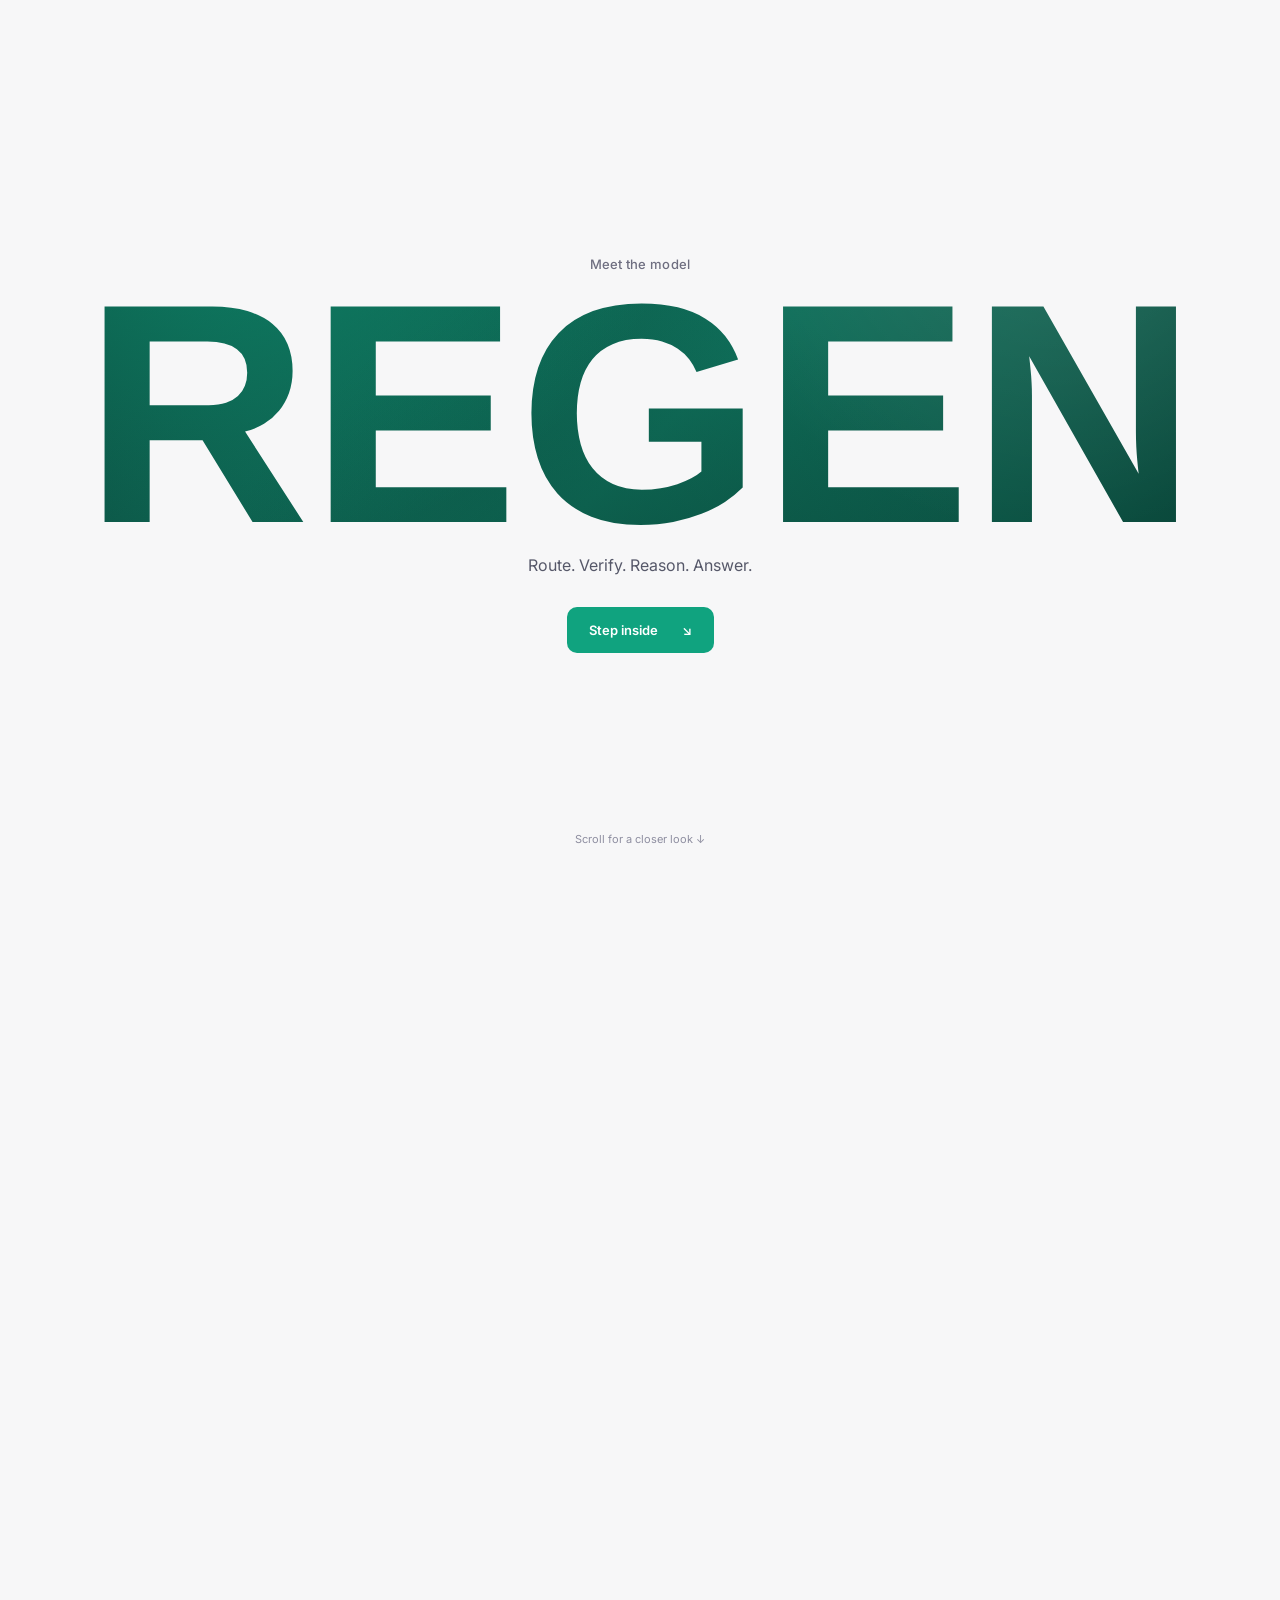
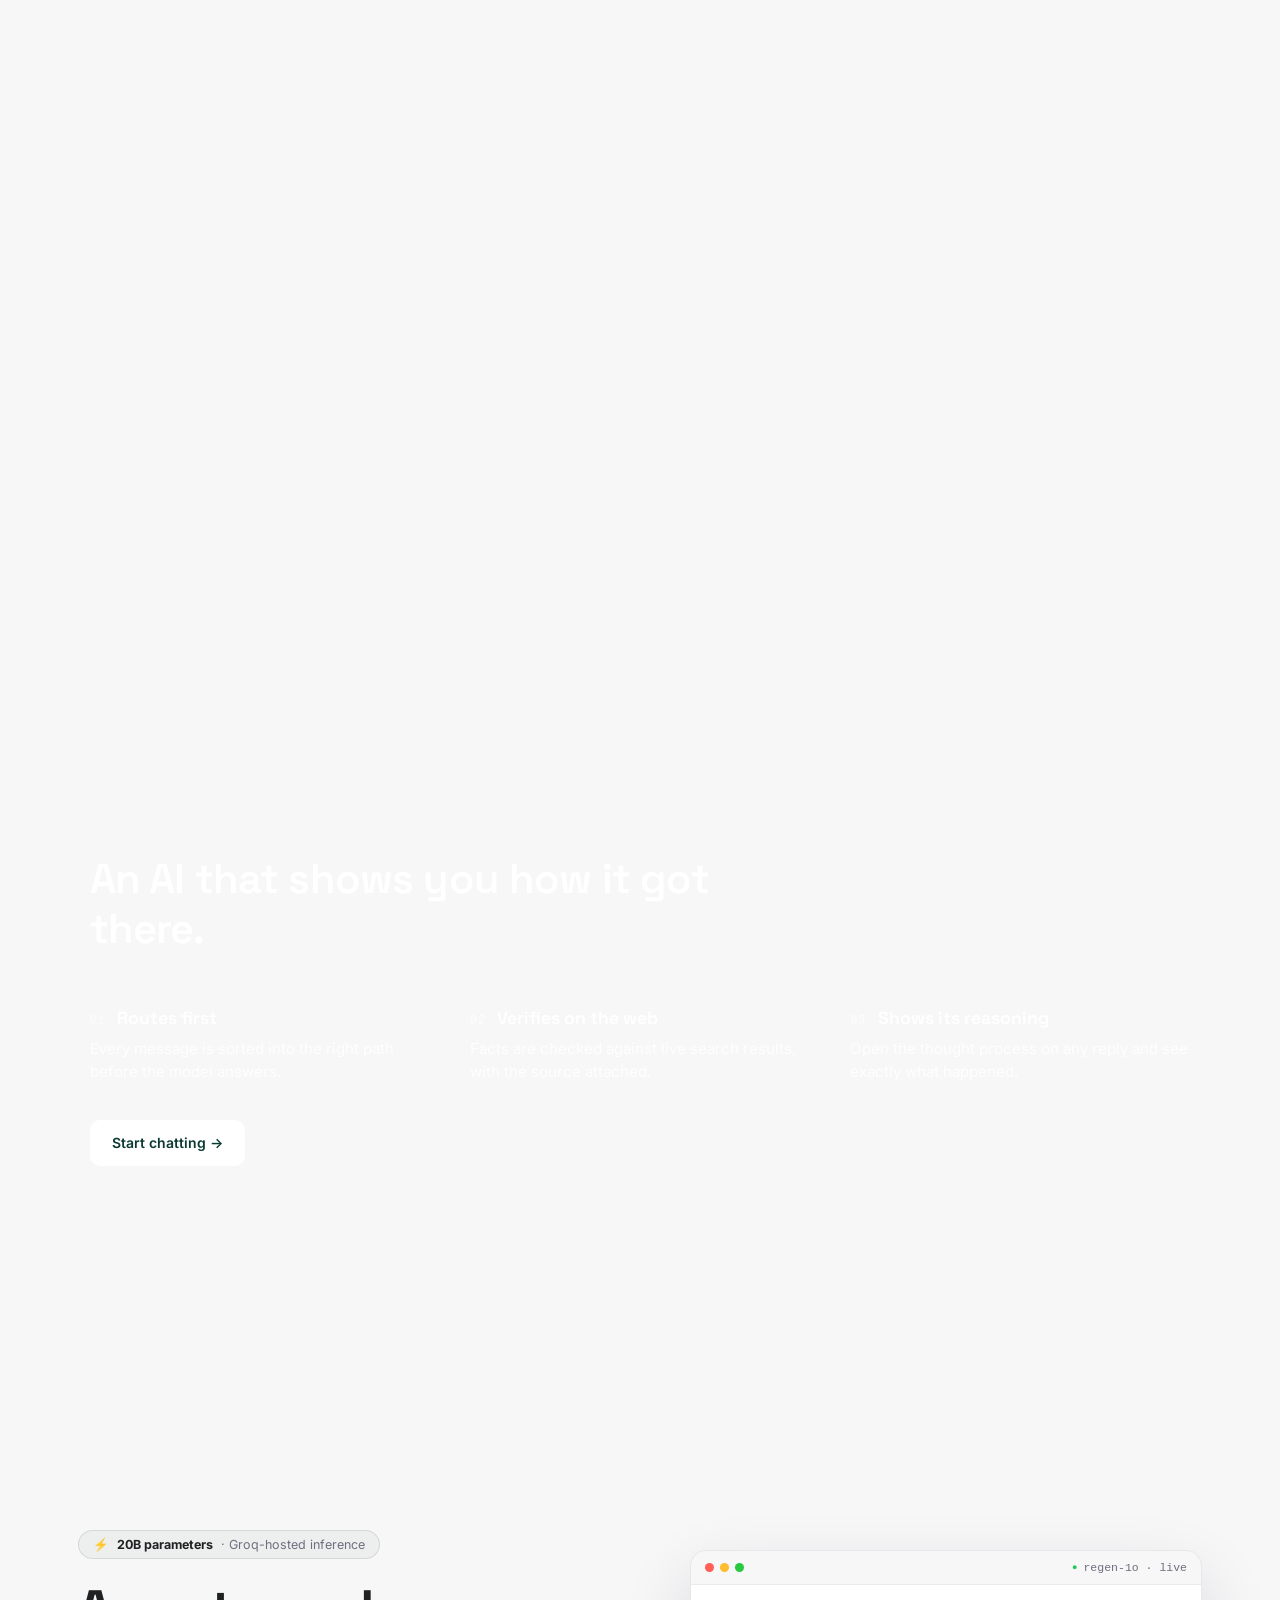
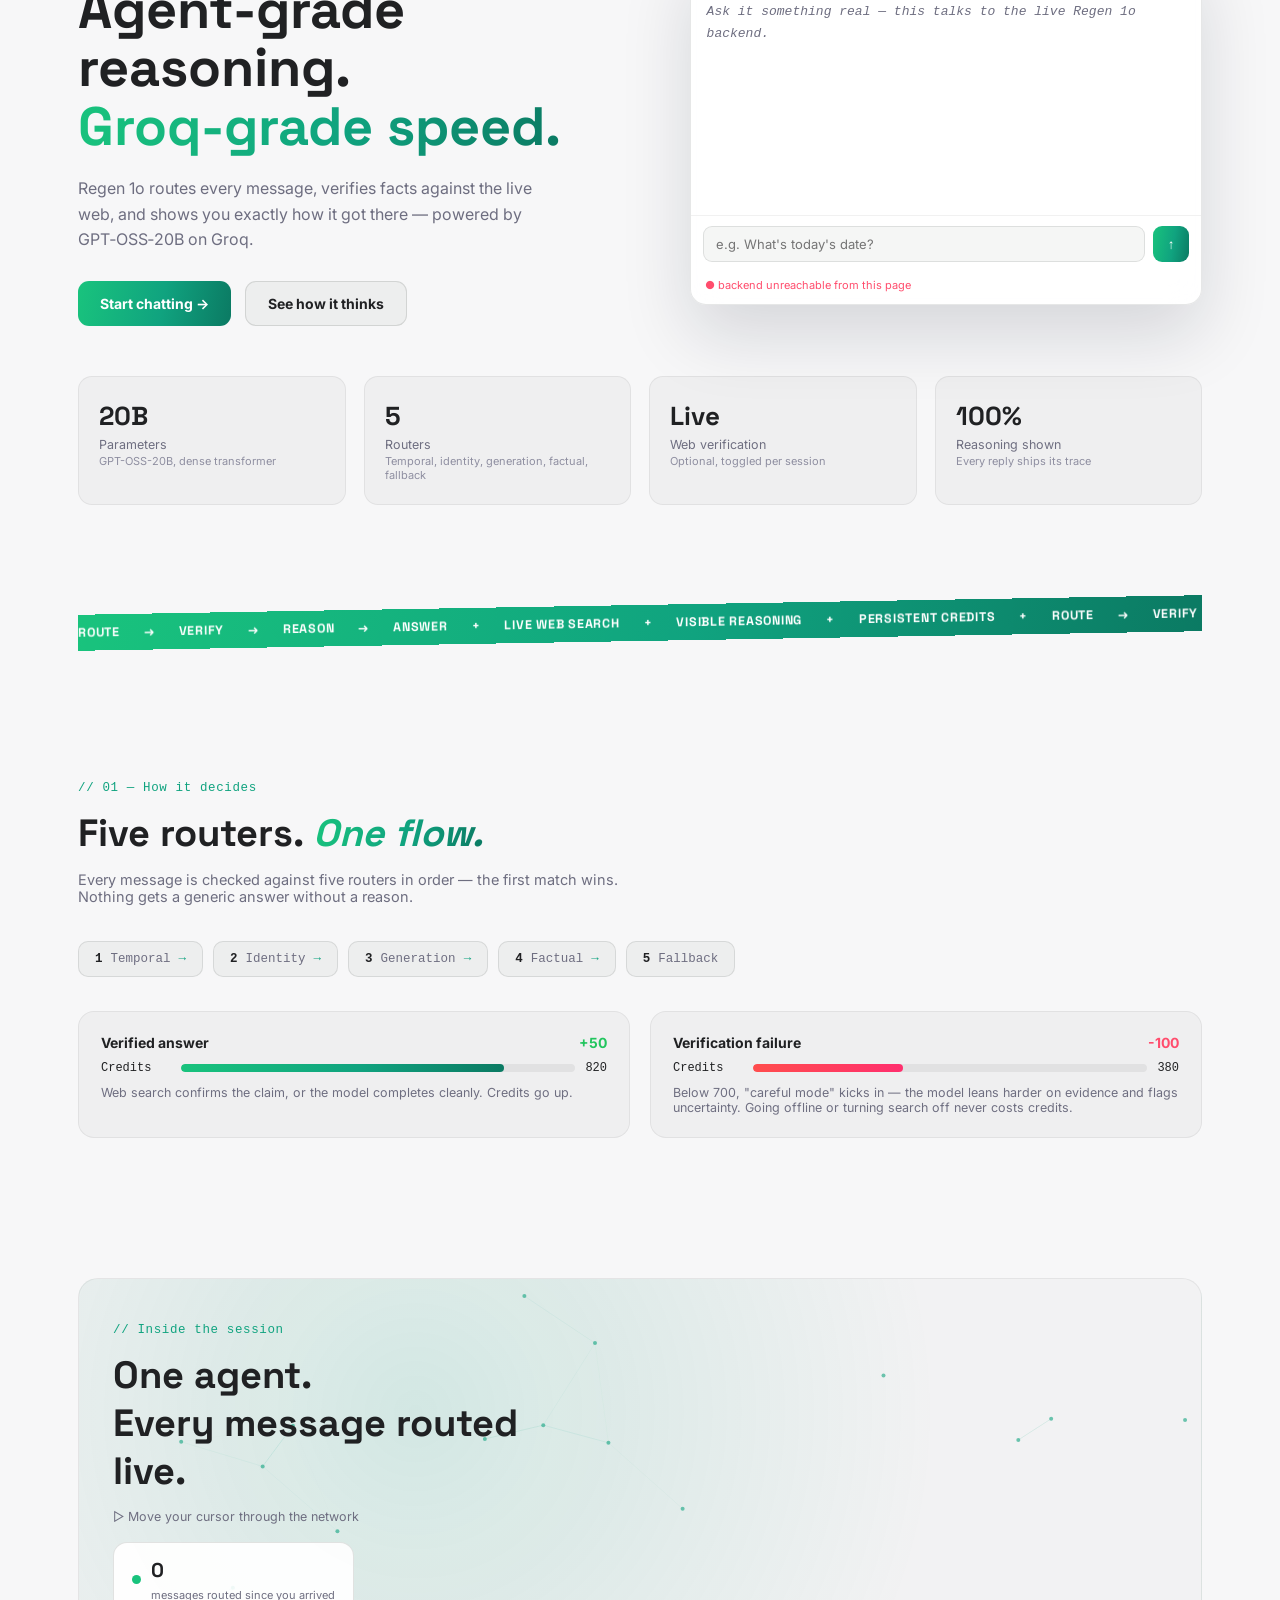
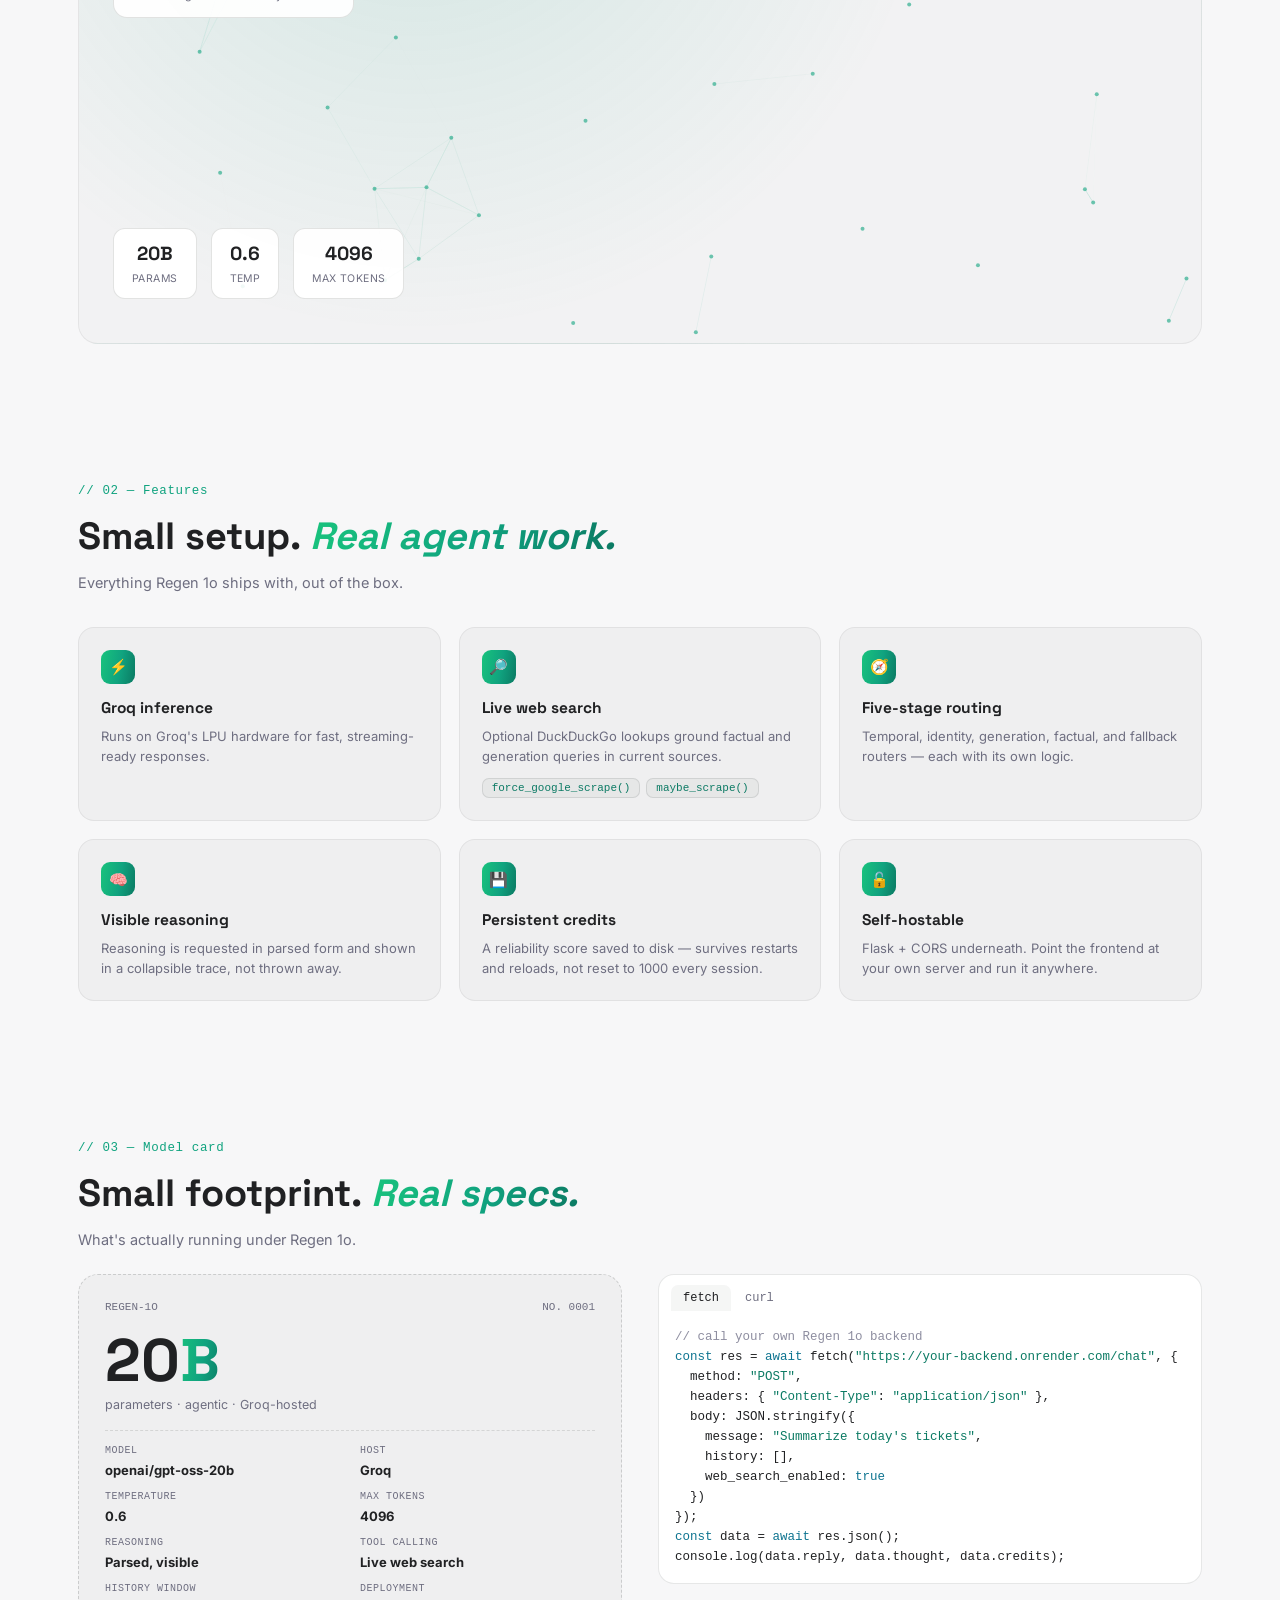
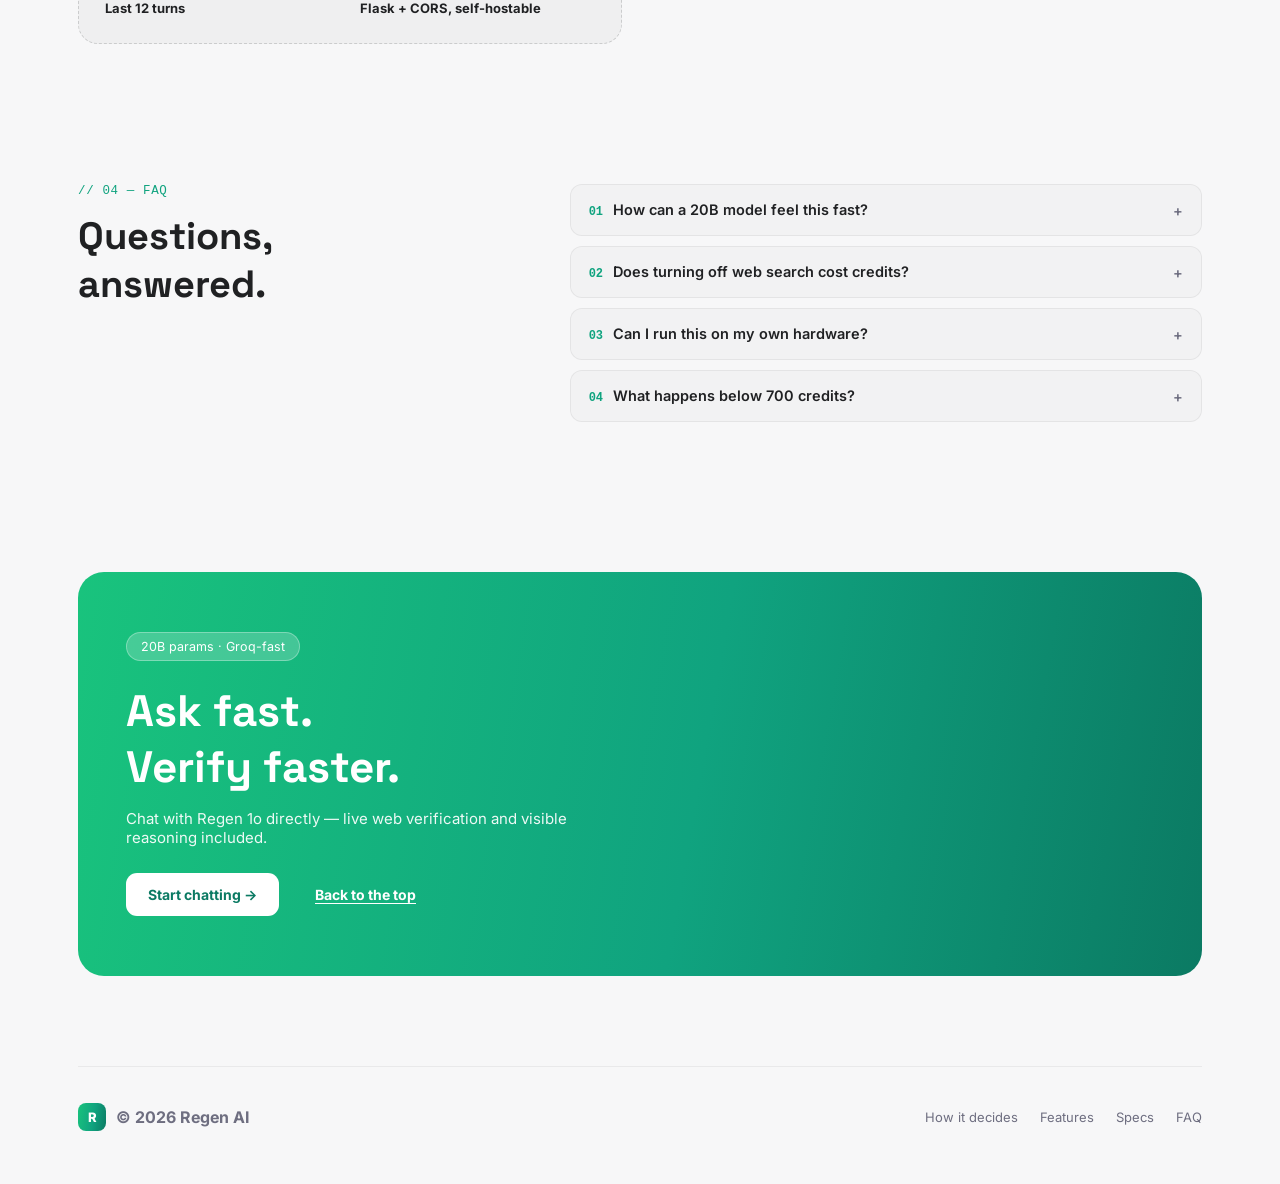
==== index.html @ 3a5e6ef5 "Add files via upload" ====
<!DOCTYPE html>
<html lang="en">
<head>
<meta charset="UTF-8">
<meta name="viewport" content="width=device-width, initial-scale=1.0, maximum-scale=1">
<title>Regen 1o — Agent-grade reasoning. Groq-grade speed.</title>
<link rel="preconnect" href="https://fonts.googleapis.com">
<link rel="preconnect" href="https://fonts.gstatic.com" crossorigin>
<link href="https://fonts.googleapis.com/css2?family=Space+Grotesk:wght@400;500;600;700&family=Inter:wght@400;500;600&display=swap" rel="stylesheet">
<style>
:root{
  --void:#f7f7f8; --panel:#ffffff; --panel-2:#f0f2f1; --line:#e3e6e5;
  --text:#202123; --text-dim:#6e6e80;
  --violet:#0b7a63; --pink:#10a37f; --orange:#19c37d;
  --grad: linear-gradient(100deg, var(--orange), var(--pink) 55%, var(--violet));
  --green:#22c55e;
}
*{box-sizing:border-box;margin:0;padding:0;}
html{scroll-behavior:smooth;}
body{font-family:'Inter',-apple-system,BlinkMacSystemFont,sans-serif;background:var(--void);color:var(--text);overflow-x:hidden;}
h1,h2,h3,.display{font-family:'Space Grotesk',sans-serif;}
a{color:inherit;text-decoration:none;}
img,canvas{display:block;}
.wrap{max-width:1180px;margin:0 auto;padding:0 28px;}

/* ---------- NAV ---------- */
header{position:sticky;top:0;z-index:50;background:rgba(255,255,255,.82);backdrop-filter:blur(16px);border-bottom:1px solid rgba(16,24,20,.06);}
nav{display:flex;align-items:center;justify-content:space-between;padding:16px 28px;max-width:1180px;margin:0 auto;}
.brand{display:flex;align-items:center;gap:10px;font-weight:700;font-size:16px;}
.brand-mark{width:28px;height:28px;border-radius:8px;background:var(--grad);display:flex;align-items:center;justify-content:center;color:#fff;font-weight:800;font-size:13px;}
.nav-links{display:flex;gap:28px;font-size:13.5px;color:var(--text-dim);}
.nav-links a:hover{color:var(--text);}
.nav-cta{background:var(--grad);color:#fff;padding:8px 16px;border-radius:9px;font-size:13px;font-weight:700;}
.nav-mobile-hide{display:flex;}
@media (max-width:760px){.nav-mobile-hide{display:none;}}

/* ---------- BACKDROP ---------- */
.bg-glow{position:fixed;inset:0;z-index:-1;overflow:hidden;pointer-events:none;}
.bg-glow span{position:absolute;border-radius:50%;filter:blur(110px);opacity:.16;}
.bg-glow .g1{width:50vw;height:50vw;background:var(--violet);top:-16%;right:-10%;}
.bg-glow .g2{width:40vw;height:40vw;background:var(--pink);bottom:10%;left:-12%;}

/* ---------- HERO ---------- */
.hero{padding:70px 0 40px;}
.hero-grid{display:grid;grid-template-columns:1.1fr 1fr;gap:48px;align-items:center;}
@media (max-width:900px){.hero-grid{grid-template-columns:1fr;}}
.eyebrow{display:inline-flex;align-items:center;gap:8px;background:rgba(16,24,20,.04);border:1px solid rgba(16,24,20,.10);padding:6px 14px;border-radius:30px;font-size:12.5px;color:var(--text-dim);margin-bottom:22px;}
.eyebrow b{color:var(--text);}
.hero h1{font-size:clamp(34px,5vw,54px);line-height:1.08;font-weight:700;margin-bottom:20px;}
.hero h1 .hl{background-image:var(--grad);-webkit-background-clip:text;background-clip:text;color:transparent;}
.hero p.lead{color:var(--text-dim);font-size:16px;line-height:1.6;max-width:46ch;margin-bottom:28px;}
.cta-row{display:flex;gap:14px;flex-wrap:wrap;}
.btn{padding:13px 22px;border-radius:11px;font-weight:700;font-size:14px;cursor:pointer;border:none;display:inline-flex;align-items:center;gap:8px;transition:.15s;}
.btn-solid{background:var(--grad);color:#fff;}
.btn-solid:hover{filter:brightness(1.08);}
.btn-ghost{background:rgba(16,24,20,.04);border:1px solid rgba(16,24,20,.12);color:var(--text);}
.btn-ghost:hover{background:rgba(16,24,20,.07);}

/* live terminal card */
.term{background:rgba(255,255,255,.9);border:1px solid rgba(16,24,20,.10);border-radius:16px;overflow:hidden;backdrop-filter:blur(16px);box-shadow:0 30px 70px rgba(16,24,40,.14);}
.term-top{display:flex;align-items:center;gap:10px;padding:10px 14px;background:rgba(16,24,20,.03);border-bottom:1px solid rgba(16,24,20,.06);}
.dots{display:flex;gap:6px;}
.dots span{width:9px;height:9px;border-radius:50%;}
.dots span:nth-child(1){background:#ff5f57;} .dots span:nth-child(2){background:#febc2e;} .dots span:nth-child(3){background:#28c840;}
.term-live{flex:1;font-family:'SFMono-Regular',Consolas,monospace;font-size:11.5px;color:var(--text-dim);display:flex;align-items:center;gap:6px;justify-content:flex-end;}
.term-live::before{content:"●";color:var(--green);animation:blink 1.6s ease-in-out infinite;font-size:9px;}
@keyframes blink{0%,100%{opacity:1;}50%{opacity:.2;}}
.term-body{padding:16px 16px 10px;font-family:'SFMono-Regular',Consolas,monospace;font-size:13px;line-height:1.65;min-height:230px;max-height:360px;overflow-y:auto;color:#202123;}
.term-body .prompt{color:#0b7a63;}
.term-body .muted{color:var(--text-dim);font-style:italic;}
.term-body .ok{color:var(--green);}
.term-foot{display:flex;align-items:center;gap:8px;padding:10px 12px;border-top:1px solid rgba(16,24,20,.06);}
.term-foot input{flex:1;background:rgba(16,24,20,.04);border:1px solid rgba(16,24,20,.10);border-radius:9px;padding:9px 12px;color:var(--text);font-size:13px;outline:none;font-family:inherit;}
.term-foot button{background:var(--grad);color:#fff;border:none;width:36px;height:36px;border-radius:9px;font-weight:800;cursor:pointer;flex-shrink:0;}
.term-meta{display:flex;justify-content:space-between;padding:6px 14px 12px;font-size:11px;color:#707078;}

/* ---------- STATS ---------- */
.stats{display:grid;grid-template-columns:repeat(4,1fr);gap:18px;margin:50px 0;}
@media (max-width:760px){.stats{grid-template-columns:repeat(2,1fr);}}
.stat-card{background:rgba(16,24,20,.03);border:1px solid rgba(16,24,20,.06);border-radius:14px;padding:22px 20px;}
.stat-card .num{font-family:'Space Grotesk';font-weight:700;font-size:26px;margin-bottom:4px;}
.stat-card .lbl{font-size:12.5px;color:var(--text-dim);}
.stat-card .sub{font-size:11px;color:#8e8ea0;margin-top:2px;}

/* ---------- MARQUEE ---------- */
.marquee-wrap{overflow:hidden;transform:rotate(-1deg);margin:10px 0 70px;}
.marquee{display:flex;white-space:nowrap;background:var(--grad);padding:10px 0;}
.mq-track{display:flex;gap:24px;animation:mq 20s linear infinite;padding-right:24px;}
.mq-track span{font-family:'Space Grotesk';font-weight:700;font-size:12.5px;letter-spacing:.06em;color:#fff;text-transform:uppercase;display:flex;gap:24px;align-items:center;}
@keyframes mq{from{transform:translateX(0);}to{transform:translateX(-50%);}}

/* ---------- SECTION SHELL ---------- */
section.block{padding:70px 0;}
.eyebrow-tag{font-family:'SFMono-Regular',Consolas,monospace;color:var(--pink);font-size:12.5px;letter-spacing:.05em;margin-bottom:14px;}
.block h2{font-size:clamp(26px,4vw,38px);font-weight:700;margin-bottom:14px;}
.block h2 i{font-style:italic;background-image:var(--grad);-webkit-background-clip:text;background-clip:text;color:transparent;}
.block > p.desc{color:var(--text-dim);font-size:14.5px;max-width:60ch;margin-bottom:36px;}

/* ---------- ROUTER FLOW ---------- */
.router-flow{display:flex;flex-wrap:wrap;gap:10px;margin-bottom:34px;}
.router-step{background:rgba(16,24,20,.04);border:1px solid rgba(16,24,20,.10);border-radius:10px;padding:10px 16px;font-family:'SFMono-Regular',Consolas,monospace;font-size:12.5px;color:var(--text-dim);display:flex;align-items:center;gap:8px;}
.router-step b{color:var(--text);}
.router-arrow{color:var(--pink);font-weight:700;}
.credit-demo{display:grid;grid-template-columns:1fr 1fr;gap:20px;}
@media (max-width:760px){.credit-demo{grid-template-columns:1fr;}}
.credit-card2{background:rgba(16,24,20,.03);border:1px solid rgba(16,24,20,.06);border-radius:16px;padding:22px;}
.credit-card2 h4{font-size:14px;margin-bottom:10px;display:flex;justify-content:space-between;}
.bar-row{display:flex;align-items:center;gap:10px;margin:10px 0;font-family:'SFMono-Regular',Consolas,monospace;font-size:12px;}
.bar-track{flex:1;height:8px;border-radius:6px;background:rgba(16,24,20,.06);overflow:hidden;}
.bar-fill{height:100%;border-radius:6px;background:var(--grad);}
.bar-fill.neg{background:linear-gradient(90deg,#ff4d4d,#ff2f6e);}

/* ---------- NEURAL / ROUTER CANVAS ---------- */
.net-card{position:relative;background:radial-gradient(circle at 30% 20%, rgba(16,163,127,.14), transparent 55%), rgba(16,24,20,.02);border:1px solid rgba(16,24,20,.06);border-radius:20px;padding:44px 34px;overflow:hidden;min-height:360px;}
.net-card canvas{position:absolute;inset:0;width:100%;height:100%;}
.net-card .net-copy{position:relative;z-index:2;max-width:440px;}
.net-hint{font-size:12.5px;color:var(--text-dim);display:flex;align-items:center;gap:6px;margin-top:10px;}
.net-stats{position:relative;z-index:2;display:flex;gap:14px;margin-top:210px;flex-wrap:wrap;}
.net-pill{background:rgba(255,255,255,.9);border:1px solid rgba(16,24,20,.12);border-radius:12px;padding:12px 18px;text-align:center;}
.net-pill b{display:block;font-family:'Space Grotesk';font-size:19px;}
.net-pill span{font-size:10.5px;color:var(--text-dim);letter-spacing:.04em;}
.net-counter{position:relative;z-index:2;background:rgba(255,255,255,.9);border:1px solid rgba(16,24,20,.12);border-radius:14px;padding:14px 18px;display:inline-flex;align-items:center;gap:10px;margin-top:18px;}
.net-counter .dot{width:9px;height:9px;border-radius:50%;background:var(--orange);animation:blink 1.4s ease-in-out infinite;}
.net-counter b{font-family:'Space Grotesk';font-size:20px;}
.net-counter span{font-size:11px;color:var(--text-dim);}

/* ---------- FEATURES ---------- */
.feat-grid{display:grid;grid-template-columns:repeat(3,1fr);gap:18px;}
@media (max-width:900px){.feat-grid{grid-template-columns:repeat(2,1fr);}}
@media (max-width:600px){.feat-grid{grid-template-columns:1fr;}}
.feat-card{background:rgba(16,24,20,.03);border:1px solid rgba(16,24,20,.06);border-radius:16px;padding:22px;transition:transform .2s ease, border-color .2s ease;}
.feat-card:hover{transform:translateY(-3px);border-color:rgba(16,24,20,.16);}
.feat-icon{width:34px;height:34px;border-radius:9px;background:var(--grad);display:flex;align-items:center;justify-content:center;font-size:15px;margin-bottom:14px;}
.feat-card h3{font-size:15.5px;margin-bottom:8px;}
.feat-card p{font-size:13px;color:var(--text-dim);line-height:1.55;}
.pill-row{display:flex;flex-wrap:wrap;gap:6px;margin-top:12px;}
.pill{background:rgba(16,24,20,.04);border:1px solid rgba(16,24,20,.10);border-radius:7px;padding:3px 9px;font-family:'SFMono-Regular',Consolas,monospace;font-size:11px;color:#0b7a63;}

/* ---------- SPECS / TICKET ---------- */
.specs-grid{display:grid;grid-template-columns:1fr 1fr;gap:36px;align-items:start;}
@media (max-width:900px){.specs-grid{grid-template-columns:1fr;}}
.ticket{background:rgba(16,24,20,.03);border:1.5px dashed rgba(16,24,20,.16);border-radius:20px;padding:26px;}
.ticket-top{display:flex;justify-content:space-between;font-family:'SFMono-Regular',Consolas,monospace;font-size:11px;color:var(--text-dim);margin-bottom:18px;}
.ticket-num{font-size:60px;font-weight:800;font-family:'Space Grotesk';line-height:1;}
.ticket-num span{background-image:var(--grad);-webkit-background-clip:text;background-clip:text;color:transparent;}
.ticket-tag{font-size:12.5px;color:var(--text-dim);margin:6px 0 18px;}
.ticket-rows{border-top:1px dashed rgba(16,24,20,.12);padding-top:14px;display:grid;grid-template-columns:1fr 1fr;gap:12px 20px;}
.ticket-rows div span{display:block;font-size:10px;color:var(--text-dim);letter-spacing:.05em;font-family:'SFMono-Regular',Consolas,monospace;margin-bottom:3px;}
.ticket-rows div b{font-size:13px;}
.code-panel{background:rgba(255,255,255,.9);border:1px solid rgba(16,24,20,.10);border-radius:16px;overflow:hidden;}
.code-tabs{display:flex;gap:2px;padding:10px 12px 0;}
.code-tab{font-size:12px;font-family:'SFMono-Regular',Consolas,monospace;color:var(--text-dim);padding:6px 12px;border-radius:7px 7px 0 0;cursor:pointer;}
.code-tab.active{background:rgba(16,24,20,.04);color:var(--text);}
.code-panel pre{margin:0;padding:16px;font-family:'SFMono-Regular',Consolas,monospace;font-size:12.5px;line-height:1.6;color:#202123;overflow-x:auto;}
.code-panel .k{color:#0e7490;} .code-panel .s{color:#0b7a63;} .code-panel .c{color:#8e8ea0;}

/* ---------- FAQ ---------- */
.faq-grid{display:grid;grid-template-columns:1fr 1.4fr;gap:40px;}
@media (max-width:900px){.faq-grid{grid-template-columns:1fr;}}
.faq-item{border:1px solid rgba(16,24,20,.06);border-radius:12px;margin-bottom:10px;overflow:hidden;background:rgba(16,24,20,.02);}
.faq-q{display:flex;justify-content:space-between;align-items:center;padding:16px 18px;cursor:pointer;font-size:14.5px;font-weight:600;}
.faq-q .n{color:var(--pink);font-family:'SFMono-Regular',Consolas,monospace;font-size:12px;margin-right:10px;}
.faq-a{max-height:0;overflow:hidden;transition:max-height .3s ease;}
.faq-a p{padding:0 18px 16px;color:var(--text-dim);font-size:13.5px;line-height:1.6;}
.faq-item.open .faq-a{max-height:220px;}
.faq-q .plus{transition:transform .2s ease;color:var(--text-dim);}
.faq-item.open .plus{transform:rotate(45deg);}

/* ---------- FINAL CTA ---------- */
.cta-panel{background:var(--grad);border-radius:26px;padding:60px 48px;position:relative;overflow:hidden;background-image:var(--grad), radial-gradient(circle, rgba(255,255,255,.22) 1px, transparent 1px);background-size:auto, 16px 16px;}
.cta-panel .eyebrow{background:rgba(255,255,255,.2);border-color:rgba(255,255,255,.3);color:#fff;}
.cta-panel .eyebrow b{color:#fff;}
.cta-panel h2{color:#fff;font-size:clamp(28px,4.4vw,44px);margin-bottom:14px;}
.cta-panel p{color:rgba(255,255,255,.92);max-width:52ch;margin-bottom:26px;font-size:15px;}
.cta-panel .btn-solid{background:#ffffff;color:#0b7a63;}
.cta-panel .btn-ghost{background:transparent;border:none;color:#fff;font-weight:700;text-decoration:underline;text-underline-offset:3px;}

footer{padding:36px 0 50px;display:flex;justify-content:space-between;align-items:center;flex-wrap:wrap;gap:14px;color:var(--text-dim);font-size:13px;border-top:1px solid rgba(16,24,20,.06);margin-top:20px;}
footer .flinks{display:flex;gap:22px;}
footer .flinks a:hover{color:var(--text);}

/* ---------- SCROLL-REVEAL NAV + THEME ---------- */
header{
  position:fixed;
  top:0;left:0;right:0;
  transform:translateY(-115%);
  opacity:0;
  pointer-events:none;
  transition:transform .65s cubic-bezier(.16,1,.3,1),opacity .45s ease;
  will-change:transform,opacity;
}
body.nav-visible header{
  transform:translateY(0);
  opacity:1;
  pointer-events:auto;
}
header::after{
  content:"";
  position:absolute;inset:0;
  background:linear-gradient(90deg,transparent,rgba(16,163,127,.08),transparent);
  transform:translateX(-100%);
  pointer-events:none;
}
body.nav-visible header::after{animation:nav-scan 1.1s cubic-bezier(.16,1,.3,1);}
@keyframes nav-scan{to{transform:translateX(100%)}}

.theme-toggle{
  position:relative;
  width:43px;height:43px;
  border:1px solid rgba(16,24,20,.12);
  border-radius:12px;
  background:rgba(16,24,20,.045);
  color:var(--text);
  cursor:pointer;
  display:inline-grid;
  place-items:center;
  overflow:hidden;
  transition:transform .25s ease,border-color .25s ease,background .25s ease;
}
.theme-toggle:hover{transform:translateY(-2px) rotate(4deg);border-color:rgba(16,163,127,.45)}
.theme-toggle .theme-icon{position:absolute;font-size:17px;transition:transform .45s cubic-bezier(.16,1,.3,1),opacity .3s}
.theme-toggle .sun{transform:translateY(25px) rotate(90deg);opacity:0}
.theme-toggle .moon{transform:translateY(0) rotate(0);opacity:1}
body.light-mode .theme-toggle .sun{transform:translateY(0) rotate(0);opacity:1}
body.light-mode .theme-toggle .moon{transform:translateY(-25px) rotate(-90deg);opacity:0}

body.dark-mode{
  --void:#050708; --panel:#0b1010; --panel-2:#0e1514; --line:#1b2926;
  --text:#eefaf7; --text-dim:#91aaa4;
  --violet:#20d9ae; --pink:#00cfa1; --orange:#75ffbf;
  --green:#35f2a1;
}
body.dark-mode .term,
body.dark-mode .code-panel{background:rgba(10,16,15,.84);border-color:rgba(117,255,191,.13)}
body.dark-mode .term-body,
body.dark-mode .code-panel pre{color:#e9faf5}
body.dark-mode .net-pill{background:rgba(10,16,15,.88);border-color:rgba(117,255,191,.14)}
body.dark-mode .btn-ghost{background:rgba(255,255,255,.045);border-color:rgba(255,255,255,.12)}
body.dark-mode .bg-glow span{opacity:.23}
body.dark-mode .stat-card,
body.dark-mode .feat-card,
body.dark-mode .credit-card2,
body.dark-mode .router-step,
body.dark-mode .faq-item,
body.dark-mode .ticket{background:rgba(255,255,255,.025);border-color:rgba(255,255,255,.08)}
body.dark-mode .eyebrow{background:rgba(255,255,255,.045);border-color:rgba(255,255,255,.1)}
body.dark-mode .term-foot input{background:rgba(255,255,255,.045);border-color:rgba(255,255,255,.1)}
body.dark-mode .bar-track{background:rgba(255,255,255,.08)}
@media(max-width:760px){header nav{padding:12px 16px}.theme-toggle{width:39px;height:39px}}

</style>

<style>
.theme-pulse::before{
  content:"";position:fixed;z-index:9999;pointer-events:none;
  inset:50%;width:10px;height:10px;border-radius:50%;
  background:var(--orange);
  box-shadow:0 0 0 0 rgba(117,255,191,.45);
  transform:translate(-50%,-50%);
  animation:theme-burst .7s cubic-bezier(.16,1,.3,1) forwards;
}
@keyframes theme-burst{
  0%{width:10px;height:10px;opacity:.75}
  100%{width:180vmax;height:180vmax;opacity:0}
}
</style>


<style id="regen-dark-consistency">
/* --- Deep dark theme cleanup --- */
body.dark-mode{
  background:#050706 !important;
  color:var(--text);
}
body.dark-mode::selection{background:rgba(117,255,191,.25);color:#fff}

/* Header becomes a real dark glass bar in dark mode */
body.dark-mode header{
  background:rgba(4,8,7,.88) !important;
  border-bottom:1px solid rgba(117,255,191,.13) !important;
  box-shadow:0 10px 40px rgba(0,0,0,.28);
}
body.dark-mode .nav-links,
body.dark-mode .brand{color:var(--text)}
body.dark-mode .nav-links a{color:#91aaa4}
body.dark-mode .nav-links a:hover{color:#eefaf7}
body.dark-mode .nav-cta{box-shadow:0 0 24px rgba(32,217,174,.10)}
body.dark-mode .theme-toggle{
  background:rgba(255,255,255,.055);
  border-color:rgba(117,255,191,.18);
  color:#eefaf7;
}

/* Sections/cards that were still inheriting light surfaces */
body.dark-mode .net-card{
  background:
    radial-gradient(circle at 30% 20%,rgba(16,163,127,.11),transparent 55%),
    rgba(5,9,8,.94) !important;
  border-color:rgba(117,255,191,.12) !important;
  box-shadow:inset 0 1px 0 rgba(255,255,255,.025),0 20px 60px rgba(0,0,0,.20);
}
body.dark-mode .net-counter{
  background:rgba(7,13,12,.92) !important;
  border-color:rgba(117,255,191,.15) !important;
  color:#eefaf7;
}
body.dark-mode .net-counter span{color:#91aaa4}
body.dark-mode .net-pill{
  background:rgba(7,13,12,.92) !important;
  color:#eefaf7;
}
body.dark-mode .net-pill span{color:#91aaa4}

/* Terminal/code surfaces */
body.dark-mode .term,
body.dark-mode .code-panel,
body.dark-mode .stat-card,
body.dark-mode .feat-card,
body.dark-mode .credit-card2,
body.dark-mode .router-step,
body.dark-mode .faq-item,
body.dark-mode .ticket{
  box-shadow:inset 0 1px 0 rgba(255,255,255,.025),0 18px 50px rgba(0,0,0,.16);
}

/* Main REGEN portal: ONLY this area becomes true black space */
body.dark-mode #regen-portal{
  --gp-paper:#000 !important;
  --gp-field:#000 !important;
  background:#000 !important;
  color:#fff !important;
}
body.dark-mode #regen-portal [data-gp-field]{
  opacity:1 !important;
  background-color:#000 !important;
  background-image:
    radial-gradient(circle at 12% 18%,rgba(255,255,255,.90) 0 1px,transparent 1.5px),
    radial-gradient(circle at 76% 28%,rgba(255,255,255,.75) 0 1px,transparent 1.5px),
    radial-gradient(circle at 34% 72%,rgba(255,255,255,.65) 0 1px,transparent 1.5px),
    radial-gradient(circle at 88% 82%,rgba(255,255,255,.70) 0 1px,transparent 1.5px),
    radial-gradient(circle at 55% 45%,rgba(255,255,255,.55) 0 .8px,transparent 1.3px),
    radial-gradient(circle at 20% 88%,rgba(255,255,255,.55) 0 .8px,transparent 1.3px),
    radial-gradient(circle at 64% 8%,rgba(255,255,255,.55) 0 .8px,transparent 1.3px),
    radial-gradient(circle at 96% 52%,rgba(255,255,255,.55) 0 .8px,transparent 1.3px) !important;
  background-size:100% 100%,100% 100%,100% 100%,100% 100%,100% 100%,100% 100%,100% 100%,100% 100% !important;
}
body.dark-mode #regen-portal [data-gp-default-field]{
  opacity:0 !important;
}
body.dark-mode #regen-portal [data-gp-viewport],
body.dark-mode #regen-portal [data-gp-pin],
body.dark-mode #regen-portal [data-gp-content]{
  background-color:transparent !important;
}
body.dark-mode #regen-portal [data-gp-content]{
  color:#fff !important;
}
body.dark-mode #regen-portal [data-gp-caption],
body.dark-mode #regen-portal [data-gp-caption] *{
  color:#d7eee8 !important;
}
</style>

</head>
<body>

<div class="bg-glow"><span class="g1"></span><span class="g2"></span></div>

<header>
  <nav>
    <div class="brand"><span class="brand-mark">R</span> Regen 1o</div>
    <div class="nav-links nav-mobile-hide">
      <a href="#router">How it decides</a>
      <a href="#features">Features</a>
      <a href="#specs">Specs</a>
      <a href="#faq">FAQ</a>
    </div>
    <button class="theme-toggle" id="themeToggle" type="button" aria-label="Switch to light mode" title="Switch theme">
  <span class="theme-icon moon">☾</span><span class="theme-icon sun">☀</span>
</button>
<a class="nav-cta" href="index.html">Launch app →</a>
  </nav>
</header>

<!-- ================= REGEN PORTAL (scroll intro) ================= -->
<div id="regen-portal"></div>


<div class="wrap">

  <!-- ================= HERO ================= -->
  <section class="hero">
    <div class="hero-grid">
      <div>
        <div class="eyebrow">⚡ <b>20B parameters</b> · Groq-hosted inference</div>
        <h1>Agent-grade reasoning.<br><span class="hl">Groq-grade speed.</span></h1>
        <p class="lead">Regen 1o routes every message, verifies facts against the live web, and shows you exactly how it got there — powered by GPT‑OSS‑20B on Groq.</p>
        <div class="cta-row">
          <a class="btn btn-solid" href="index.html">Start chatting →</a>
          <a class="btn btn-ghost" href="#router">See how it thinks</a>
        </div>
      </div>

      <div class="term">
        <div class="term-top">
          <div class="dots"><span></span><span></span><span></span></div>
          <div class="term-live">regen-1o · live</div>
        </div>
        <div class="term-body" id="termBody">
          <div class="muted">Ask it something real — this talks to the live Regen 1o backend.</div>
        </div>
        <div class="term-foot">
          <input id="termInput" type="text" placeholder="e.g. What's today's date?">
          <button id="termSend">↑</button>
        </div>
        <div class="term-meta">
          <span id="termStatus">● backend connecting…</span>
          <span id="termCredits"></span>
        </div>
      </div>
    </div>

    <div class="stats">
      <div class="stat-card"><div class="num">20B</div><div class="lbl">Parameters</div><div class="sub">GPT-OSS-20B, dense transformer</div></div>
      <div class="stat-card"><div class="num">5</div><div class="lbl">Routers</div><div class="sub">Temporal, identity, generation, factual, fallback</div></div>
      <div class="stat-card"><div class="num">Live</div><div class="lbl">Web verification</div><div class="sub">Optional, toggled per session</div></div>
      <div class="stat-card"><div class="num">100%</div><div class="lbl">Reasoning shown</div><div class="sub">Every reply ships its trace</div></div>
    </div>
  </section>

  <div class="marquee-wrap">
    <div class="marquee"><div class="mq-track">
      <span>ROUTE <b>→</b> VERIFY <b>→</b> REASON <b>→</b> ANSWER <b>+</b> LIVE WEB SEARCH <b>+</b> VISIBLE REASONING <b>+</b> PERSISTENT CREDITS <b>+</b></span>
      <span>ROUTE <b>→</b> VERIFY <b>→</b> REASON <b>→</b> ANSWER <b>+</b> LIVE WEB SEARCH <b>+</b> VISIBLE REASONING <b>+</b> PERSISTENT CREDITS <b>+</b></span>
    </div></div>
  </div>

  <!-- ================= ROUTER / CREDITS ================= -->
  <section class="block" id="router">
    <div class="eyebrow-tag">// 01 — How it decides</div>
    <h2>Five routers. <i>One flow.</i></h2>
    <p class="desc">Every message is checked against five routers in order — the first match wins. Nothing gets a generic answer without a reason.</p>

    <div class="router-flow">
      <div class="router-step"><b>1</b> Temporal <span class="router-arrow">→</span></div>
      <div class="router-step"><b>2</b> Identity <span class="router-arrow">→</span></div>
      <div class="router-step"><b>3</b> Generation <span class="router-arrow">→</span></div>
      <div class="router-step"><b>4</b> Factual <span class="router-arrow">→</span></div>
      <div class="router-step"><b>5</b> Fallback</div>
    </div>

    <div class="credit-demo">
      <div class="credit-card2">
        <h4>Verified answer <span style="color:var(--green)">+50</span></h4>
        <div class="bar-row"><span style="width:70px">Credits</span><div class="bar-track"><div class="bar-fill" style="width:82%"></div></div><span>820</span></div>
        <p style="color:var(--text-dim);font-size:12.5px;margin-top:8px;">Web search confirms the claim, or the model completes cleanly. Credits go up.</p>
      </div>
      <div class="credit-card2">
        <h4>Verification failure <span style="color:#ff4d6d">-100</span></h4>
        <div class="bar-row"><span style="width:70px">Credits</span><div class="bar-track"><div class="bar-fill neg" style="width:38%"></div></div><span>380</span></div>
        <p style="color:var(--text-dim);font-size:12.5px;margin-top:8px;">Below 700, "careful mode" kicks in — the model leans harder on evidence and flags uncertainty. Going offline or turning search off never costs credits.</p>
      </div>
    </div>
  </section>

  <!-- ================= NEURAL / ROUTER MAP ================= -->
  <section class="block">
    <div class="net-card">
      <canvas id="netCanvas"></canvas>
      <div class="net-copy">
        <div class="eyebrow-tag">// Inside the session</div>
        <h2>One agent.<br>Every message routed live.</h2>
        <div class="net-hint">▷ Move your cursor through the network</div>
      </div>
      <div class="net-counter">
        <span class="dot"></span>
        <div><b id="msgCounter">0</b><br><span>messages routed since you arrived</span></div>
      </div>
      <div class="net-stats">
        <div class="net-pill"><b>20B</b><span>PARAMS</span></div>
        <div class="net-pill"><b>0.6</b><span>TEMP</span></div>
        <div class="net-pill"><b>4096</b><span>MAX TOKENS</span></div>
      </div>
    </div>
  </section>

  <!-- ================= FEATURES ================= -->
  <section class="block" id="features">
    <div class="eyebrow-tag">// 02 — Features</div>
    <h2>Small setup. <i>Real agent work.</i></h2>
    <p class="desc">Everything Regen 1o ships with, out of the box.</p>

    <div class="feat-grid">
      <div class="feat-card">
        <div class="feat-icon">⚡</div>
        <h3>Groq inference</h3>
        <p>Runs on Groq's LPU hardware for fast, streaming-ready responses.</p>
      </div>
      <div class="feat-card">
        <div class="feat-icon">🔎</div>
        <h3>Live web search</h3>
        <p>Optional DuckDuckGo lookups ground factual and generation queries in current sources.</p>
        <div class="pill-row"><span class="pill">force_google_scrape()</span><span class="pill">maybe_scrape()</span></div>
      </div>
      <div class="feat-card">
        <div class="feat-icon">🧭</div>
        <h3>Five-stage routing</h3>
        <p>Temporal, identity, generation, factual, and fallback routers — each with its own logic.</p>
      </div>
      <div class="feat-card">
        <div class="feat-icon">🧠</div>
        <h3>Visible reasoning</h3>
        <p>Reasoning is requested in parsed form and shown in a collapsible trace, not thrown away.</p>
      </div>
      <div class="feat-card">
        <div class="feat-icon">💾</div>
        <h3>Persistent credits</h3>
        <p>A reliability score saved to disk — survives restarts and reloads, not reset to 1000 every session.</p>
      </div>
      <div class="feat-card">
        <div class="feat-icon">🔓</div>
        <h3>Self-hostable</h3>
        <p>Flask + CORS underneath. Point the frontend at your own server and run it anywhere.</p>
      </div>
    </div>
  </section>

  <!-- ================= SPECS ================= -->
  <section class="block" id="specs">
    <div class="eyebrow-tag">// 03 — Model card</div>
    <h2>Small footprint. <i>Real specs.</i></h2>
    <p class="desc" style="margin-bottom:26px;">What's actually running under Regen 1o.</p>

    <div class="specs-grid">
      <div class="ticket">
        <div class="ticket-top"><span>REGEN-1O</span><span>NO. 0001</span></div>
        <div class="ticket-num">20<span>B</span></div>
        <div class="ticket-tag">parameters · agentic · Groq-hosted</div>
        <div class="ticket-rows">
          <div><span>MODEL</span><b>openai/gpt-oss-20b</b></div>
          <div><span>HOST</span><b>Groq</b></div>
          <div><span>TEMPERATURE</span><b>0.6</b></div>
          <div><span>MAX TOKENS</span><b>4096</b></div>
          <div><span>REASONING</span><b>Parsed, visible</b></div>
          <div><span>TOOL CALLING</span><b>Live web search</b></div>
          <div><span>HISTORY WINDOW</span><b>Last 12 turns</b></div>
          <div><span>DEPLOYMENT</span><b>Flask + CORS, self-hostable</b></div>
        </div>
      </div>

      <div class="code-panel">
        <div class="code-tabs"><div class="code-tab active">fetch</div><div class="code-tab">curl</div></div>
        <pre><span class="c">// call your own Regen 1o backend</span>
<span class="k">const</span> res = <span class="k">await</span> fetch(<span class="s">"https://your-backend.onrender.com/chat"</span>, {
  method: <span class="s">"POST"</span>,
  headers: { <span class="s">"Content-Type"</span>: <span class="s">"application/json"</span> },
  body: JSON.stringify({
    message: <span class="s">"Summarize today's tickets"</span>,
    history: [],
    web_search_enabled: <span class="k">true</span>
  })
});
<span class="k">const</span> data = <span class="k">await</span> res.json();
console.log(data.reply, data.thought, data.credits);</pre>
      </div>
    </div>
  </section>

  <!-- ================= FAQ ================= -->
  <section class="block" id="faq">
    <div class="faq-grid">
      <div>
        <div class="eyebrow-tag">// 04 — FAQ</div>
        <h2>Questions,<br>answered.</h2>
      </div>
      <div>
        <div class="faq-item">
          <div class="faq-q"><span><span class="n">01</span>How can a 20B model feel this fast?</span><span class="plus">+</span></div>
          <div class="faq-a"><p>It runs on Groq's LPU inference hardware, which streams tokens far faster than typical GPU-hosted endpoints at this size.</p></div>
        </div>
        <div class="faq-item">
          <div class="faq-q"><span><span class="n">02</span>Does turning off web search cost credits?</span><span class="plus">+</span></div>
          <div class="faq-a"><p>No. Disabling search, or the search backend being unreachable, never deducts credits — only a genuine verification failure does.</p></div>
        </div>
        <div class="faq-item">
          <div class="faq-q"><span><span class="n">03</span>Can I run this on my own hardware?</span><span class="plus">+</span></div>
          <div class="faq-a"><p>Yes — it's a plain Flask app with CORS enabled. Point the frontend's API URL at wherever you deploy it.</p></div>
        </div>
        <div class="faq-item">
          <div class="faq-q"><span><span class="n">04</span>What happens below 700 credits?</span><span class="plus">+</span></div>
          <div class="faq-a"><p>"Careful mode" turns on: the system prompt asks the model to lean harder on web context and flag anything it isn't sure of.</p></div>
        </div>
      </div>
    </div>
  </section>

  <!-- ================= FINAL CTA ================= -->
  <section class="block">
    <div class="cta-panel">
      <div class="eyebrow">20B params · Groq-fast</div>
      <h2>Ask fast.<br>Verify faster.</h2>
      <p>Chat with Regen 1o directly — live web verification and visible reasoning included.</p>
      <div class="cta-row">
        <a class="btn btn-solid" href="index.html">Start chatting →</a>
        <a class="btn btn-ghost" href="#top">Back to the top</a>
      </div>
    </div>
  </section>

  <footer>
    <div class="brand"><span class="brand-mark">R</span> © 2026 Regen AI</div>
    <div class="flinks">
      <a href="#router">How it decides</a>
      <a href="#features">Features</a>
      <a href="#specs">Specs</a>
      <a href="#faq">FAQ</a>
    </div>
  </footer>
</div>

<script>
/**
 * Glyph Portal (vanilla JS port) — original React component © 2026 Christian Katzmann, MIT.
 * Origin: UsefulPortal.astro on https://ktzm.dk. Keep this notice with copies.
 * A scroll-driven camera through live type. No dependencies.
 *
 * Usage: GlyphPortal(document.getElementById("host"), { word: "REGEN", front: "<html>", content: "<html>" })
 */
(function () {
  "use strict";
  var clamp = function (n, a, b) { a = a === undefined ? 0 : a; b = b === undefined ? 1 : b; return Math.min(b, Math.max(a, n)); };
  var smooth = function (a, b, n) { var t = clamp((n - a) / (b - a)); return t * t * (3 - 2 * t); };
  var DEFAULT_FONT = '"Arial Black", "Arial", sans-serif';
  var counter = 0;
  var esc = function (s) { return String(s).replace(/&/g, "&amp;").replace(/</g, "&lt;").replace(/>/g, "&gt;").replace(/"/g, "&quot;"); };

  /* Largest opaque square, in linear time. Works in O, S and Ø. */
  function interior(context, char, font) {
    var canvas = context.canvas;
    context.font = font;
    var m = context.measureText(char);
    var pad = 8;
    var left = Math.ceil(m.actualBoundingBoxLeft);
    var ascent = Math.ceil(m.actualBoundingBoxAscent);
    canvas.width = Math.max(1, Math.ceil(m.actualBoundingBoxLeft + m.actualBoundingBoxRight) + pad * 2);
    canvas.height = Math.max(1, Math.ceil(m.actualBoundingBoxAscent + m.actualBoundingBoxDescent) + pad * 2);
    context.font = font;
    context.fontKerning = "none";
    context.fillText(char, pad + left, pad + ascent);
    var width = canvas.width, height = canvas.height;
    var pixels = context.getImageData(0, 0, width, height).data;
    var rows = new Uint16Array(width + 1);
    var size = 0, bx = 0, by = 0;
    for (var y = 0; y < height; y++) {
      var diagonal = 0;
      for (var x = 0; x < width; x++) {
        var above = rows[x + 1];
        rows[x + 1] = pixels[(y * width + x) * 4 + 3] > 245 ? Math.min(above, rows[x], diagonal) + 1 : 0;
        diagonal = above;
        if (rows[x + 1] > size) { size = rows[x + 1]; bx = x; by = y; }
      }
    }
    if (size < 3) return null;
    return { x: (bx + 1 - size / 2 - pad - left) / 3, y: (by + 1 - size / 2 - pad - ascent) / 3, radius: (size / 2 - 1) / 3 };
  }

  function scrollParent(element) {
    for (var p = element.parentElement; p; p = p.parentElement) {
      if (/(auto|scroll|hidden)/.test(getComputedStyle(p).overflowY) && p !== document.body && p !== document.documentElement) return p;
    }
    return null;
  }

  window.GlyphPortal = function (host, options) {
    var o = options || {};
    var uid = "gp-" + (++counter);
    var clipId = uid + "-clip";
    var text = (String(o.word || "SUBLIME").trim().normalize("NFC")) || "SUBLIME";
    var focusChar = o.focusChar;
    var interactive = o.interactive !== false;
    var annotations = !!o.annotations;
    var fontFamily = o.fontFamily || DEFAULT_FONT;
    var weight = isFinite(o.fontWeight) ? clamp(o.fontWeight, 1, 1000) : 900;
    var length = isFinite(o.scrollLength) ? clamp(o.scrollLength, 1, 8) : 2.4;
    var enterLabel = o.enterLabel || "Enter section";
    var front = o.front || "";
    var hasFront = !!front;
    var q = ":where(#" + uid + ")";

    var characters = [], off = 0;
    Array.from(text).forEach(function (ch) { characters.push({ char: ch, index: off }); off += ch.length; });

    var section = document.createElement("section");
    section.id = uid;
    section.setAttribute("aria-label", text);
    section.style.setProperty("--gp-length", length);
    section.style.setProperty("--gp-characters", Array.from(text).length);

    var defaultField = '<div data-gp-default-field style="position:absolute;inset:0;transform:scale(var(--gp-field-scale,1));background:radial-gradient(circle at 18% 8%,rgba(16,163,127,.75),transparent 36%),radial-gradient(circle at 82% 20%,rgba(255,255,255,.12),transparent 28%),radial-gradient(circle at 48% 78%,rgba(8,60,48,.55),transparent 44%),linear-gradient(135deg,#0a3a31 0%,#0f6f5a 50%,#072b24 100%)"></div>';

    section.innerHTML =
      "<style>" +
      q + "{--gp-paper:#f7f7f8;--gp-ink:#202123;--gp-field:#0a3a31;--gp-foreground:#ffffff;position:relative;isolation:isolate;background:var(--gp-paper);color:var(--gp-ink);font-family:Arial,sans-serif;}" +
      q + ">[data-gp-viewport]{position:absolute;inset:0 auto auto 0;height:100vh;height:100svh;width:0;pointer-events:none;visibility:hidden;}" +
      q + " [data-gp-pin]{position:relative;height:var(--gp-height,100svh);overflow:clip;isolation:isolate;container-type:size;}" +
      q + " [data-gp-field]{position:absolute;inset:0;background:var(--gp-field);opacity:0;pointer-events:none;}" +
      q + "[data-gp-ready] [data-gp-field]{opacity:1;}" +
      q + " [data-gp-art]{position:absolute;inset:0;width:100%;height:100%;overflow:visible;pointer-events:none;}" +
      q + " [data-gp-marks]{fill:none;stroke:var(--gp-ink);opacity:.6;}" +
      q + " [data-gp-choices]{position:absolute;inset:0;visibility:hidden;pointer-events:none;}" +
      q + "[data-gp-choosing=true] [data-gp-choices]{visibility:visible;}" +
      q + " [data-gp-letter]{box-sizing:border-box;position:absolute;border:0;padding:0;margin:0;background:transparent;cursor:pointer;pointer-events:auto;touch-action:pan-y;}" +
      q + " [data-gp-letter]:disabled{pointer-events:none;}" +
      q + " [data-gp-letter]:focus-visible{outline:2px solid var(--gp-field);outline-offset:5px;}" +
      q + " [data-gp-touch-picker]{display:none;position:absolute;top:calc(var(--gp-word-bottom,50%) + 42px);left:50%;transform:translateX(-50%);font:12px/1.4 Arial,sans-serif;align-items:center;gap:12px;visibility:hidden;}" +
      q + "[data-gp-choosing=true] [data-gp-touch-picker]{visibility:visible;}" +
      q + " [data-gp-select]{min-height:44px;min-width:90px;border:1px solid #d9d9e3;border-radius:6px;background:var(--gp-paper);color:var(--gp-ink);padding:0 10px;font:inherit;}" +
      q + " [data-gp-select]:focus-visible{outline:2px solid var(--gp-field);outline-offset:4px;}" +
      "@media(any-pointer:coarse){" + q + " [data-gp-touch-picker]{display:flex;}}" +
      q + " [data-gp-fallback]{position:absolute;inset:0;display:none;place-items:center;font-size:min(calc(100cqw / var(--gp-characters)),38cqh);line-height:1;color:var(--gp-field);}" +
      q + "[data-gp-ready] [data-gp-fallback]{visibility:hidden;}" +
      q + " [data-gp-caption]{position:absolute;inset:auto 8% 9%;display:flex;align-items:center;justify-content:space-between;gap:1rem;font:12px/1.4 Arial,sans-serif;opacity:var(--gp-caption,1);pointer-events:var(--gp-caption-hit,auto);}" +
      q + " [data-gp-front]{position:absolute;inset:0;opacity:var(--gp-caption,1);pointer-events:none;}" +
      q + " [data-gp-front] a," + q + " [data-gp-front] button{pointer-events:var(--gp-caption-hit,auto);}" +
      q + " [data-gp-front]:focus-within{opacity:1;}" +
      q + " [data-gp-hint]{max-width:30ch;color:var(--gp-ink);}" +
      q + " [data-gp-enter]{display:inline-flex;align-items:center;gap:16px;min-height:44px;color:inherit;font:inherit;text-decoration:none;letter-spacing:inherit;}" +
      q + " [data-gp-enter]:focus-visible{outline:2px solid currentColor;outline-offset:5px;}" +
      q + " [data-gp-caption]:focus-within{opacity:1;pointer-events:auto;}" +
      q + " [data-gp-content]{box-sizing:border-box;position:relative;min-height:var(--gp-height,100svh);padding:clamp(32px,7%,100px);display:grid;align-content:center;color:var(--gp-foreground);background:var(--gp-field);overflow-wrap:anywhere;}" +
      q + "[data-gp-motion=on] [data-gp-pin]{position:sticky;top:0;}" +
      q + "[data-gp-motion=off] [data-gp-hint]{display:none;}" +
      q + "[data-gp-motion=on] [data-gp-content]{margin-top:calc((var(--gp-length) - 1) * var(--gp-height));background:transparent;opacity:var(--gp-reveal,0);pointer-events:none;}" +
      q + "[data-gp-motion=on][data-gp-entered=true] [data-gp-content]{pointer-events:auto;}" +
      q + "[data-gp-motion=on]:has([data-gp-content]:focus-within) [data-gp-field]{clip-path:none!important;}" +
      q + "[data-gp-motion=on] [data-gp-content]:focus-within{opacity:1;pointer-events:auto;}" +
      q + ":has([data-gp-content]:focus-within) [data-gp-caption]," + q + ":has([data-gp-content]:focus-within) [data-gp-marks]{opacity:0;}" +
      "@media(prefers-reduced-motion:reduce){" + q + " [data-gp-pin]{position:relative!important;} " + q + " [data-gp-content]{margin-top:0!important;opacity:1!important;background:var(--gp-field)!important;min-height:0;padding-block:64px;} " + q + " [data-gp-caption]{opacity:1!important;} " + q + " [data-gp-hint]{display:none;}}" +
      "</style>" +
      '<div data-gp-viewport aria-hidden="true"></div>' +
      "<div data-gp-pin>" +
      '<div data-gp-field aria-hidden="true" inert>' + (o.background || defaultField) + "</div>" +
      '<svg data-gp-art aria-hidden="true" focusable="false"><defs><clipPath id="' + clipId + '" clipPathUnits="userSpaceOnUse"><text data-gp-glyph x="0" y="0">' + esc(text) + '</text></clipPath></defs><g data-gp-marks style="visibility:' + (annotations ? "visible" : "hidden") + '"><path></path></g></svg>' +
      '<div data-gp-choices role="radiogroup" aria-label="Choose the letter to enter through" inert>' +
      characters.map(function (c, i) { return '<button type="button" role="radio" aria-checked="false" tabindex="-1" data-gp-letter="' + c.index + '" aria-label="' + esc(c.char) + ", letter " + (i + 1) + " of " + characters.length + '"></button>'; }).join("") +
      "</div>" +
      '<label data-gp-touch-picker><span style="position:absolute;width:1px;height:1px;overflow:hidden;clip-path:inset(50%)">Entry letter</span><select data-gp-select><option value="" disabled selected>Choose a letter</option>' +
      characters.map(function (c, i) { return '<option value="' + c.index + '">' + (i + 1) + " · " + esc(c.char) + "</option>"; }).join("") +
      "</select></label>" +
      (hasFront ? "<div data-gp-front>" + front + "</div>" : "") +
      '<span data-gp-fallback aria-hidden="true">' + esc(text) + "</span>" +
      '<div data-gp-caption><span data-gp-hint aria-hidden="true">' + (interactive ? "Scroll to enter." : annotations ? "A passage through type" : "") + '</span><a data-gp-enter href="#' + uid + '-content">' + esc(enterLabel) + '<span aria-hidden="true">↘</span></a></div>' +
      "</div>" +
      '<div data-gp-content id="' + uid + '-content" tabindex="-1">' + (o.content || '<div><h2>A letter becomes a place.</h2><p>The shape opens onto whatever comes next.</p></div>') + "</div>";

    host.appendChild(section);

    var pin = section.querySelector("[data-gp-pin]");
    var field = section.querySelector("[data-gp-field]");
    var art = section.querySelector("[data-gp-art]");
    var clip = section.querySelector("#" + clipId);
    var glyph = section.querySelector("[data-gp-glyph]");
    var marks = section.querySelector("[data-gp-marks]");
    var choices = section.querySelector("[data-gp-choices]");
    var buttons = Array.prototype.slice.call(choices.querySelectorAll("button"));
    var picker = section.querySelector("[data-gp-select]");
    var root = scrollParent(section);
    var motion = window.matchMedia("(prefers-reduced-motion: reduce)");
    var canvas = document.createElement("canvas");
    var context = canvas.getContext("2d", { willReadFrequently: true });
    var disposed = false, raf = 0, dirty = true, active = true, ready = false;
    var mountedAt = performance.now();
    var browserFrameSeen = false, stalled = false;
    var W = 1, H = 1, travel = 1, startScale = 1, endScale = 1;
    var center = { x: 0, y: 0 }, target = null;
    var lastProgress = -1;
    var candidates = [], letters = [];
    var choosing = false;
    var bounds = { x: 0, y: 0, width: 1, height: 1 };
    var fontDirty = true;

    glyph.style.cssText = "font-weight:" + weight + ";font-size:100px;font-kerning:none;font-variant-ligatures:none;letter-spacing:0;";
    section.querySelector("[data-gp-fallback]").style.cssText = "font-weight:" + weight + ";";
    // Freeze an available face for this mount.
    glyph.style.fontFamily = fontFamily;
    var computedFamily = getComputedStyle(glyph).fontFamily;
    var families = computedFamily.match(/(?:[^,"']+|"[^"]*"|'[^']*')+/g) || [];
    var available = families.filter(function (family) {
      try { return document.fonts.check(weight + " 100px " + family.trim(), text); } catch (e) { return false; }
    });
    var frozen = available.concat([DEFAULT_FONT]).join(",");
    glyph.style.fontFamily = frozen;
    section.querySelector("[data-gp-fallback]").style.fontFamily = frozen;
    stalled = available.length < families.length;

    function readInk() {
      if (!context) return false;
      var font = getComputedStyle(glyph);
      var scanFont = font.fontWeight + " 300px " + font.fontFamily;
      context.font = font.fontWeight + " 100px " + font.fontFamily;
      context.fontKerning = "none";
      var metrics = context.measureText(text);
      var advances = [];
      for (var i = 0; i < text.length; i++) advances.push(context.measureText(text.slice(0, i)).width);
      bounds = {
        x: -metrics.actualBoundingBoxLeft, y: -metrics.actualBoundingBoxAscent,
        width: metrics.actualBoundingBoxLeft + metrics.actualBoundingBoxRight,
        height: metrics.actualBoundingBoxAscent + metrics.actualBoundingBoxDescent
      };
      if (!bounds.width || !bounds.height) return false;
      center = { x: bounds.x + bounds.width / 2, y: bounds.y + bounds.height / 2 };
      var requested = focusChar ? text.indexOf(String(focusChar).normalize("NFC")) : -1;
      var offset = 0;
      candidates = []; letters = [];
      Array.from(text).forEach(function (char) {
        context.font = font.fontWeight + " 100px " + font.fontFamily;
        var m = context.measureText(char);
        letters.push({ index: offset, x: advances[offset] - m.actualBoundingBoxLeft, y: -m.actualBoundingBoxAscent,
          width: m.actualBoundingBoxLeft + m.actualBoundingBoxRight, height: m.actualBoundingBoxAscent + m.actualBoundingBoxDescent });
        var found = interior(context, char, scanFont);
        if (found) candidates.push({ x: found.x + advances[offset], y: found.y, radius: found.radius, index: offset });
        offset += char.length;
      });
      var byIndex = candidates.filter(function (c) { return c.index === requested; })[0];
      target = byIndex || candidates.slice().sort(function (a, b) { return b.radius - a.radius || Math.abs(a.x - center.x) - Math.abs(b.x - center.x); })[0] || null;
      return true;
    }

    function hasCandidate(index) { return candidates.some(function (c) { return c.index === index; }); }

    function select(next) {
      target = next;
      endScale = target ? Math.max(startScale, Math.hypot(W, H) / (target.radius * 1.35)) : startScale;
      section.dataset.gpFocus = target ? Array.from(text.slice(target.index))[0] : "";
      section.dataset.gpFocusIndex = String(target ? target.index : -1);
      buttons.forEach(function (button) {
        var idx = Number(button.dataset.gpLetter);
        var selected = target && idx === target.index;
        button.disabled = !hasCandidate(idx);
        button.setAttribute("aria-checked", String(!!selected));
        button.tabIndex = selected ? 0 : -1;
      });
      if (picker.value !== "") picker.value = String(target ? target.index : -1);
      Array.prototype.forEach.call(picker.options, function (option) { option.disabled = option.value === "" || !hasCandidate(Number(option.value)); });
      var u = 1 / startScale;
      var y = bounds.y + bounds.height + 25 * u;
      var x = bounds.x;
      var right = x + bounds.width;
      var cross = target ? "M" + (target.x - 9 * u) + " " + target.y + "h" + (18 * u) + "M" + target.x + " " + (target.y - 9 * u) + "v" + (18 * u) : "";
      var annotationPath = marks.querySelector("path");
      annotationPath.setAttribute("d", "M" + x + " " + y + "H" + right + "M" + x + " " + (y - 5 * u) + "v" + (10 * u) + "M" + right + " " + (y - 5 * u) + "v" + (10 * u) + cross);
      annotationPath.setAttribute("stroke-width", String(u));
    }

    function position() {
      var origin = root ? root.getBoundingClientRect().top + root.clientTop : 0;
      return clamp((origin - section.getBoundingClientRect().top) / travel);
    }

    function paint(progress) {
      var isStatic = motion.matches || !browserFrameSeen || stalled || !target;
      var p = isStatic ? 0 : progress;
      var t = clamp(p / 0.78);
      var eased = t < 0.5 ? 4 * Math.pow(t, 3) : 1 - Math.pow(-2 * t + 2, 3) / 2;
      var scale = Math.exp(Math.log(startScale) + Math.log(endScale / startScale) * eased);
      var blend = endScale === startScale ? 0 : (1 / scale - 1 / startScale) / (1 / endScale - 1 / startScale);
      var cx = center.x + ((target ? target.x : center.x) - center.x) * blend;
      var cy = center.y + ((target ? target.y : center.y) - center.y) * blend;
      var roll = -4 * smooth(0.06, 0.5, t) * (1 - smooth(0.62, 0.92, t));
      var transform = "translate(" + (W / 2) + " " + (H * 0.46 + H * 0.04 * eased) + ") scale(" + scale + ") rotate(" + roll + ") translate(" + (-cx) + " " + (-cy) + ")";
      var radians = roll * Math.PI / 180;
      var dx = W / 2 / scale, dy = (H * 0.46 + H * 0.04 * eased) / scale;
      clip.setAttribute("transform", "scale(" + scale + ") rotate(" + roll + ")");
      glyph.setAttribute("transform", "translate(" + (Math.cos(radians) * dx + Math.sin(radians) * dy - cx) + " " + (-Math.sin(radians) * dx + Math.cos(radians) * dy - cy) + ")");
      marks.setAttribute("transform", transform);
      marks.style.opacity = String(1 - smooth(0.015, 0.17, p));
      choosing = interactive && !isStatic && p < 0.04;
      choices.inert = !choosing;
      section.dataset.gpChoosing = String(choosing);
      field.style.clipPath = t >= 1 ? "none" : "url(#" + clipId + ")";
      section.style.setProperty("--gp-caption", String(1 - smooth(0.01, 0.16, p)));
      section.style.setProperty("--gp-reveal", String(isStatic ? 1 : smooth(0.78, 0.9, p)));
      section.style.setProperty("--gp-field-scale", String(1 + 0.16 * smooth(0, 0.82, p)));
      section.style.setProperty("--gp-caption-hit", p < 0.08 ? "auto" : "none");
      section.dataset.gpEntered = String(p >= 0.9);
      section.dataset.gpProgress = p.toFixed(5);
      if (p !== lastProgress) { lastProgress = p; if (o.onProgress) o.onProgress(p); }
    }

    function layout() {
      if (!section.clientWidth) return;
      W = pin.clientWidth;
      var smallViewport = section.querySelector("[data-gp-viewport]").offsetHeight;
      var viewportHeight = Math.max(1, Math.min(root ? root.clientHeight : smallViewport, smallViewport));
      H = motion.matches ? Math.min(viewportHeight * 0.75, 480) : viewportHeight;
      section.style.setProperty("--gp-height", H + "px");
      travel = H * length;
      art.setAttribute("viewBox", "0 0 " + W + " " + H);
      if (fontDirty) { ready = readInk(); fontDirty = false; }
      if (!ready) return;
      var wordHeight = hasFront && H < 480 ? Math.min(H * 0.38, Math.max(24, H - 264)) : H * 0.38;
      startScale = Math.min(W * 0.84 / bounds.width, wordHeight / bounds.height);
      select(target);
      buttons.forEach(function (button) {
        var letter = letters.filter(function (item) { return item.index === Number(button.dataset.gpLetter); })[0];
        button.style.left = (W / 2 + (letter.x - center.x) * startScale) + "px";
        button.style.top = (H * 0.46 + (letter.y - center.y) * startScale - Math.max(0, 44 - letter.height * startScale) / 2) + "px";
        button.style.width = Math.max(1, letter.width * startScale) + "px";
        button.style.height = Math.max(44, letter.height * startScale) + "px";
      });
      section.style.setProperty("--gp-word-top", (H * 0.46 - bounds.height * startScale / 2) + "px");
      section.style.setProperty("--gp-word-bottom", (H * 0.46 + bounds.height * startScale / 2) + "px");
      section.dataset.gpReady = "true";
      section.dataset.gpMotion = !motion.matches && browserFrameSeen && !stalled && target ? "on" : "off";
    }

    function frame(time) {
      raf = 0;
      if (disposed) return;
      if (time !== undefined && !browserFrameSeen) {
        browserFrameSeen = true; stalled = stalled || performance.now() - mountedAt > 2500; dirty = true;
      }
      if (dirty) { dirty = false; layout(); }
      if (ready) paint(position());
    }
    function schedule() { if (!raf && active) raf = requestAnimationFrame(frame); }
    function resize() { cancelAnimationFrame(raf); dirty = true; frame(); }
    function scroll() { schedule(); }
    function choose(event) {
      if (!choosing || position() >= 0.04) return;
      var button = event.target.closest && event.target.closest("[data-gp-letter]");
      var idx = button ? Number(button.dataset.gpLetter) : -1;
      var next = candidates.filter(function (c) { return c.index === idx; })[0];
      if (!next || next === target) return;
      select(next); paint(position());
    }
    function navigate(event) {
      if (!choosing || ["ArrowLeft", "ArrowRight", "ArrowUp", "ArrowDown", "Home", "End"].indexOf(event.key) < 0) return;
      event.preventDefault();
      var current = candidates.indexOf(target);
      var index = event.key === "Home" ? 0 : event.key === "End" ? candidates.length - 1
        : (current + (event.key === "ArrowLeft" || event.key === "ArrowUp" ? -1 : 1) + candidates.length) % candidates.length;
      var btn = buttons.filter(function (b) { return Number(b.dataset.gpLetter) === candidates[index].index; })[0];
      if (btn) btn.focus({ preventScroll: true });
    }
    function pick() {
      if (!choosing || position() >= 0.04) return;
      var next = candidates.filter(function (c) { return c.index === Number(picker.value); })[0];
      if (next) { select(next); paint(position()); }
    }
    choices.addEventListener("pointerover", choose);
    choices.addEventListener("click", choose);
    choices.addEventListener("focusin", choose);
    choices.addEventListener("keydown", navigate);
    picker.addEventListener("change", pick);
    var observer = new ResizeObserver(resize);
    observer.observe(section);
    if (root) observer.observe(root);
    var visibility = new IntersectionObserver(function (entries) {
      active = entries[0].isIntersecting;
      if (active) { dirty = true; schedule(); }
      else if (raf) { cancelAnimationFrame(raf); raf = 0; }
    }, { root: root, rootMargin: "100% 0px" });
    visibility.observe(section);
    (root || window).addEventListener("scroll", scroll, { passive: true });
    window.addEventListener("resize", resize);
    if (window.visualViewport) window.visualViewport.addEventListener("resize", resize);
    motion.addEventListener("change", resize);
    frame();
    schedule();

    return {
      destroy: function () {
        disposed = true;
        cancelAnimationFrame(raf);
        observer.disconnect();
        visibility.disconnect();
        (root || window).removeEventListener("scroll", scroll);
        window.removeEventListener("resize", resize);
        if (window.visualViewport) window.visualViewport.removeEventListener("resize", resize);
        motion.removeEventListener("change", resize);
        section.remove();
      }
    };
  };
})();

</script>
<script>
GlyphPortal(document.getElementById("regen-portal"), {
  word: "REGEN",
  fontFamily: '"Arial Black", Arial, sans-serif',
  fontWeight: 900,
  scrollLength: 2.4,
  interactive: true,
  enterLabel: "Step inside",
  front:
    '<p style="position:absolute;inset:auto 24px calc(100% - var(--gp-word-top,35%) + 28px);margin:0;text-align:center;font:500 13px/1.5 Inter,Arial,sans-serif;letter-spacing:.02em;color:#6e6e80">Meet the model</p>' +
    '<p style="position:absolute;inset:calc(var(--gp-word-bottom,50%) + 28px) 24px auto;margin:0;text-align:center;font:400 16px/1.5 Inter,Arial,sans-serif;color:#565869">Route. Verify. Reason. Answer.</p>' +
    '<span style="position:absolute;inset:auto 24px 6%;text-align:center;color:#8e8ea0;font:11px Inter,Arial,sans-serif">Scroll for a closer look \u2193</span>',
  content:
    '<style>' +
    '#regen-portal [data-gp-enter]{min-height:46px;padding:0 22px;background:#10a37f;color:#fff;border-radius:10px;font:600 13px Inter,Arial,sans-serif;gap:24px;transition:background .18s}' +
    '#regen-portal [data-gp-enter]:hover{background:#0e8f6f}' +
    '#regen-portal [data-gp-caption]{inset:calc(var(--gp-word-bottom,50%) + 82px) 24px auto;justify-content:center}' +
    '#regen-portal [data-gp-hint]{display:none}' +
    '#regen-portal [data-gp-touch-picker]{top:auto;bottom:18px}' +
    '.rp-copy{display:flex;width:min(100%,72rem);margin:auto;flex-direction:column;align-items:flex-start;gap:clamp(1.5rem,4svh,3rem)}' +
    '.rp-copy h2{max-width:44rem;font:600 clamp(1.75rem,1rem + 2.6vw,2.6rem)/1.2 "Space Grotesk",Arial,sans-serif;letter-spacing:-.02em}' +
    '.rp-feats{display:grid;width:100%;grid-template-columns:1fr;gap:1.5rem}' +
    '.rp-feat{border-top:1px solid rgba(255,255,255,.25);padding-top:1rem}' +
    '.rp-feat h3{font:600 1.1rem "Space Grotesk",Arial,sans-serif}' +
    '.rp-feat p{margin-top:.5rem;color:rgba(255,255,255,.85);font:.95rem/1.55 Inter,Arial,sans-serif}' +
    '.rp-no{margin-right:.7rem;color:rgba(255,255,255,.7);font:500 .75rem ui-monospace,monospace;letter-spacing:.08em}' +
    '.rp-go{display:inline-flex;align-items:center;min-height:46px;padding:0 22px;border-radius:10px;background:#fff;color:#0a3a31;font:600 14px Inter,Arial,sans-serif}' +
    '@media(min-width:768px){.rp-feats{grid-template-columns:repeat(3,minmax(0,1fr));gap:2.5rem}}' +
    '</style>' +
    '<div class="rp-copy"><h2>An AI that shows you how it got there.</h2>' +
    '<div class="rp-feats">' +
    '<div class="rp-feat"><h3><span class="rp-no">01</span>Routes first</h3><p>Every message is sorted into the right path before the model answers.</p></div>' +
    '<div class="rp-feat"><h3><span class="rp-no">02</span>Verifies on the web</h3><p>Facts are checked against live search results, with the source attached.</p></div>' +
    '<div class="rp-feat"><h3><span class="rp-no">03</span>Shows its reasoning</h3><p>Open the thought process on any reply and see exactly what happened.</p></div>' +
    '</div><a class="rp-go" href="index.html">Start chatting \u2192</a></div>'
});
</script>
<script>
// ---------------------------------------------------------------------
// Live hero terminal — talks to the real Regen 1o backend.
// Change API_URL if you deploy the backend somewhere else.
// ---------------------------------------------------------------------
const API_URL = "https://justtalk-1-1-alpha-1.onrender.com/chat";
let termHistory = [];
let msgCount = 0;

const termBody = document.getElementById("termBody");
const termInput = document.getElementById("termInput");
const termSend = document.getElementById("termSend");
const termStatus = document.getElementById("termStatus");
const termCredits = document.getElementById("termCredits");

function escapeHtml(s){return s.replace(/&/g,"&amp;").replace(/</g,"&lt;").replace(/>/g,"&gt;");}

// Ping the backend once on load just to set the status line — a failed
// ping doesn't block typing, it just tells the visitor what to expect.
fetch(API_URL, { method: "OPTIONS" })
  .then(() => { termStatus.textContent = "● backend online"; termStatus.style.color = "#22c55e"; })
  .catch(() => { termStatus.textContent = "● backend unreachable from this page"; termStatus.style.color = "#ff4d6d"; });

async function sendTerm() {
  const text = termInput.value.trim();
  if (!text) return;
  termInput.value = "";
  msgCount++;
  document.getElementById("msgCounter").textContent = msgCount;

  termBody.innerHTML += `<div><span class="prompt">&gt; ${escapeHtml(text)}</span></div>`;
  const loadingLine = document.createElement("div");
  loadingLine.className = "muted";
  loadingLine.textContent = "routing…";
  termBody.appendChild(loadingLine);
  termBody.scrollTop = termBody.scrollHeight;

  termHistory.push({ role: "user", content: text });

  try {
    const res = await fetch(API_URL, {
      method: "POST",
      headers: { "Content-Type": "application/json" },
      body: JSON.stringify({ message: text, history: termHistory, web_search_enabled: true })
    });
    const data = await res.json();
    loadingLine.remove();
    termHistory.push({ role: "assistant", content: data.reply });

    termBody.innerHTML += `<div class="ok">✓ ${escapeHtml(data.reply || "")}</div>`;
    if (data.credits !== undefined) {
      termCredits.textContent = `credits: ${data.credits}`;
    }
  } catch (err) {
    loadingLine.textContent = "Backend unreachable from this page right now.";
  }
  termBody.scrollTop = termBody.scrollHeight;
}
termSend.addEventListener("click", sendTerm);
termInput.addEventListener("keydown", e => { if (e.key === "Enter") sendTerm(); });

// ---------------------------------------------------------------------
// FAQ accordion
// ---------------------------------------------------------------------
document.querySelectorAll(".faq-item").forEach(item => {
  item.querySelector(".faq-q").addEventListener("click", () => {
    const isOpen = item.classList.contains("open");
    document.querySelectorAll(".faq-item").forEach(i => i.classList.remove("open"));
    if (!isOpen) item.classList.add("open");
  });
});

// ---------------------------------------------------------------------
// Router network canvas — lightweight connected-node field, cursor-reactive
// ---------------------------------------------------------------------
const netCanvas = document.getElementById("netCanvas");
const netCtx = netCanvas.getContext("2d");
let netNodes = [];
let netMouse = { x: -9999, y: -9999 };

function sizeNet() {
  const card = netCanvas.parentElement;
  netCanvas.width = card.clientWidth;
  netCanvas.height = card.clientHeight;
}
function initNet() {
  sizeNet();
  netNodes = [];
  const count = Math.floor((netCanvas.width * netCanvas.height) / 18000);
  for (let i = 0; i < count; i++) {
    netNodes.push({
      x: Math.random() * netCanvas.width,
      y: Math.random() * netCanvas.height,
      vx: (Math.random() - 0.5) * 0.25,
      vy: (Math.random() - 0.5) * 0.25
    });
  }
}
function drawNet() {
  netCtx.clearRect(0, 0, netCanvas.width, netCanvas.height);
  for (const n of netNodes) {
    n.x += n.vx; n.y += n.vy;
    if (n.x < 0 || n.x > netCanvas.width) n.vx *= -1;
    if (n.y < 0 || n.y > netCanvas.height) n.vy *= -1;

    const dx = n.x - netMouse.x, dy = n.y - netMouse.y;
    const dist = Math.sqrt(dx * dx + dy * dy);
    if (dist < 140) { n.x += dx / dist * 0.6; n.y += dy / dist * 0.6; }
  }
  for (let i = 0; i < netNodes.length; i++) {
    for (let j = i + 1; j < netNodes.length; j++) {
      const a = netNodes[i], b = netNodes[j];
      const d = Math.hypot(a.x - b.x, a.y - b.y);
      if (d < 120) {
        netCtx.strokeStyle = `rgba(16,163,127,${0.18 * (1 - d / 120)})`;
        netCtx.lineWidth = 1;
        netCtx.beginPath(); netCtx.moveTo(a.x, a.y); netCtx.lineTo(b.x, b.y); netCtx.stroke();
      }
    }
  }
  for (const n of netNodes) {
    netCtx.fillStyle = "rgba(16,163,127,0.6)";
    netCtx.beginPath(); netCtx.arc(n.x, n.y, 2, 0, Math.PI * 2); netCtx.fill();
  }
  requestAnimationFrame(drawNet);
}
initNet();
drawNet();
window.addEventListener("resize", initNet);
netCanvas.parentElement.addEventListener("mousemove", e => {
  const r = netCanvas.getBoundingClientRect();
  netMouse.x = e.clientX - r.left;
  netMouse.y = e.clientY - r.top;
});
netCanvas.parentElement.addEventListener("mouseleave", () => { netMouse.x = -9999; netMouse.y = -9999; });
</script>

<script>
/* ---------- NAV REVEAL + THEME ENGINE ---------- */
(function(){
  const root=document.body;
  const toggle=document.getElementById("themeToggle");
  const saved=localStorage.getItem("regen-theme");
  const prefersDark=window.matchMedia && window.matchMedia("(prefers-color-scheme:dark)").matches;
  const mode=saved || (prefersDark ? "dark" : "light");

  function setTheme(theme, animate){
    root.classList.toggle("dark-mode",theme==="dark");
    root.classList.toggle("light-mode",theme==="light");
    if(toggle){
      toggle.setAttribute("aria-label",theme==="dark" ? "Switch to light mode" : "Switch to dark mode");
      toggle.title=theme==="dark" ? "Light mode" : "Dark mode";
    }
    localStorage.setItem("regen-theme",theme);
    if(animate){
      root.classList.add("theme-pulse");
      setTimeout(()=>root.classList.remove("theme-pulse"),700);
    }
  }
  setTheme(mode,false);

  toggle?.addEventListener("click",()=>{
    setTheme(root.classList.contains("dark-mode") ? "light" : "dark",true);
  });

  let shown=false;
  function navReveal(){
    const y=window.scrollY || document.documentElement.scrollTop;
    const next=y>70;
    if(next!==shown){
      shown=next;
      root.classList.toggle("nav-visible",shown);
    }
  }
  navReveal();
  window.addEventListener("scroll",navReveal,{passive:true});
})();
</script>

</body>
</html>
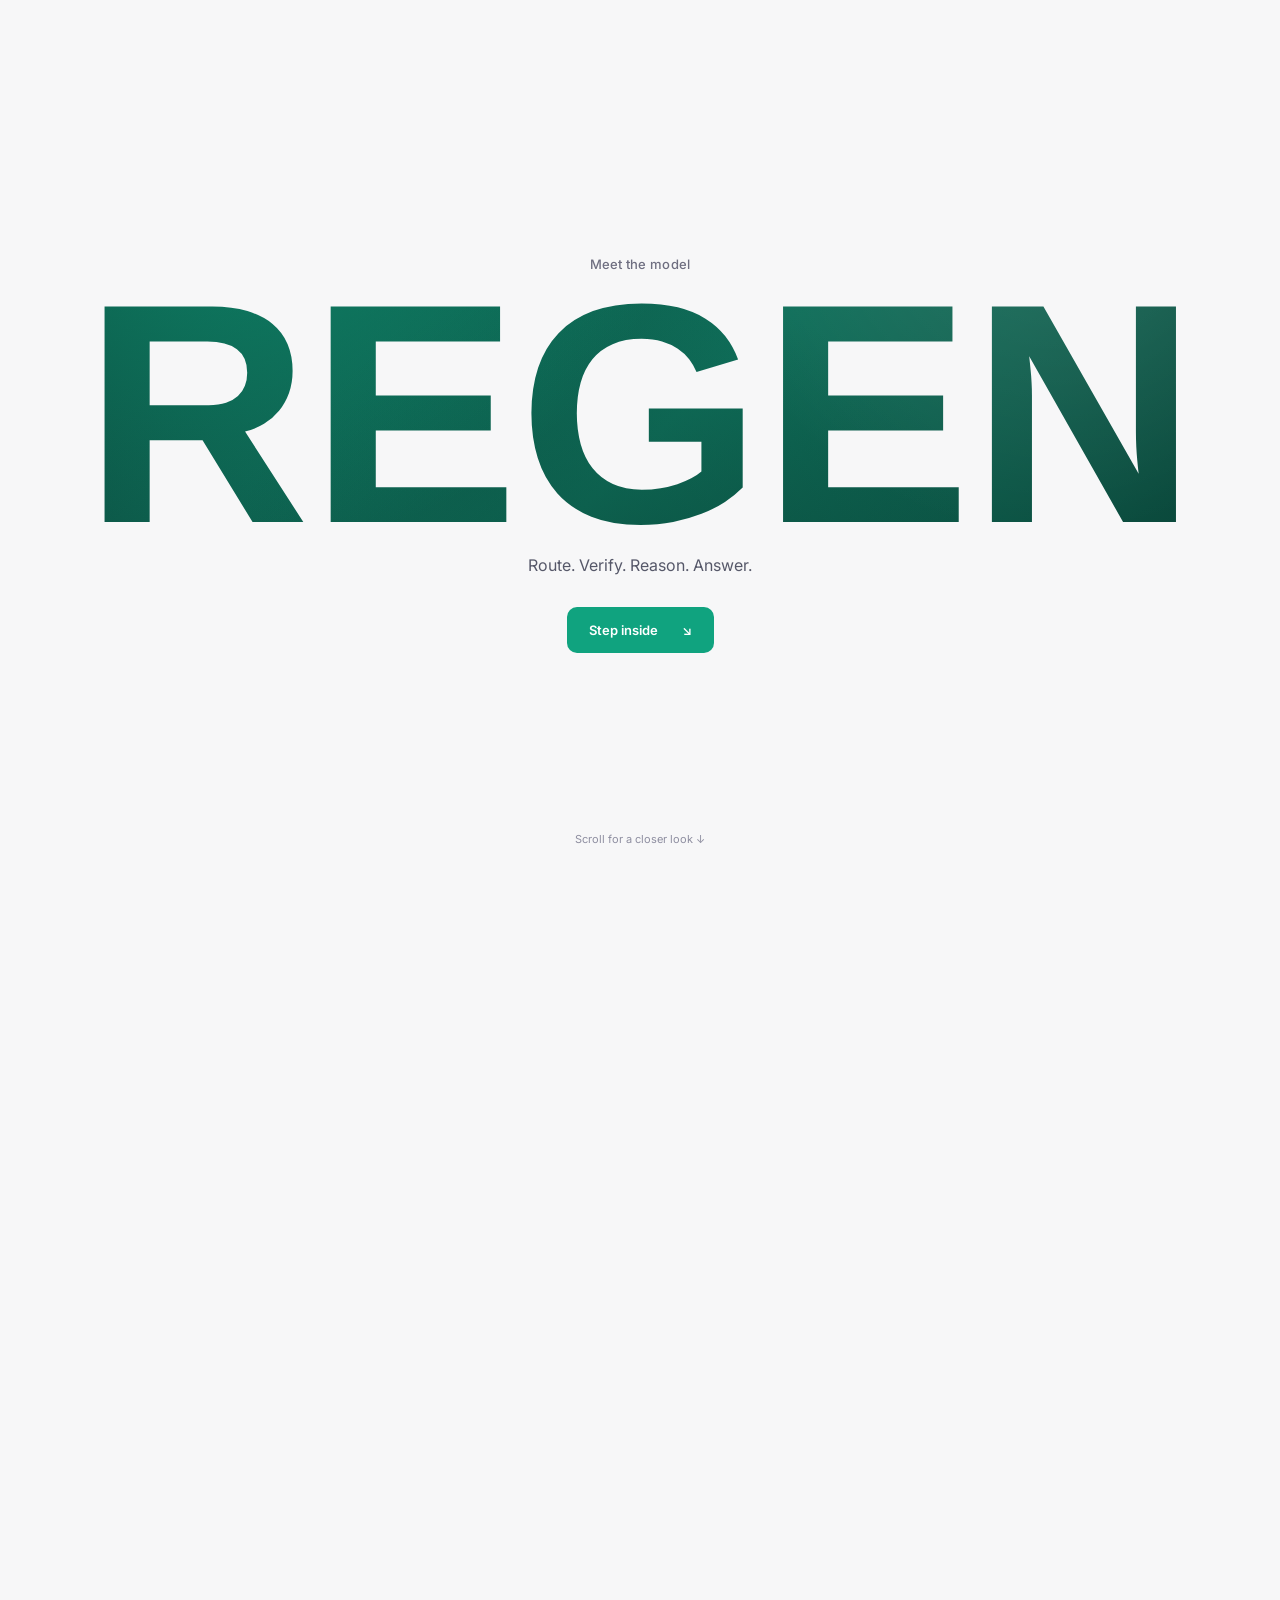
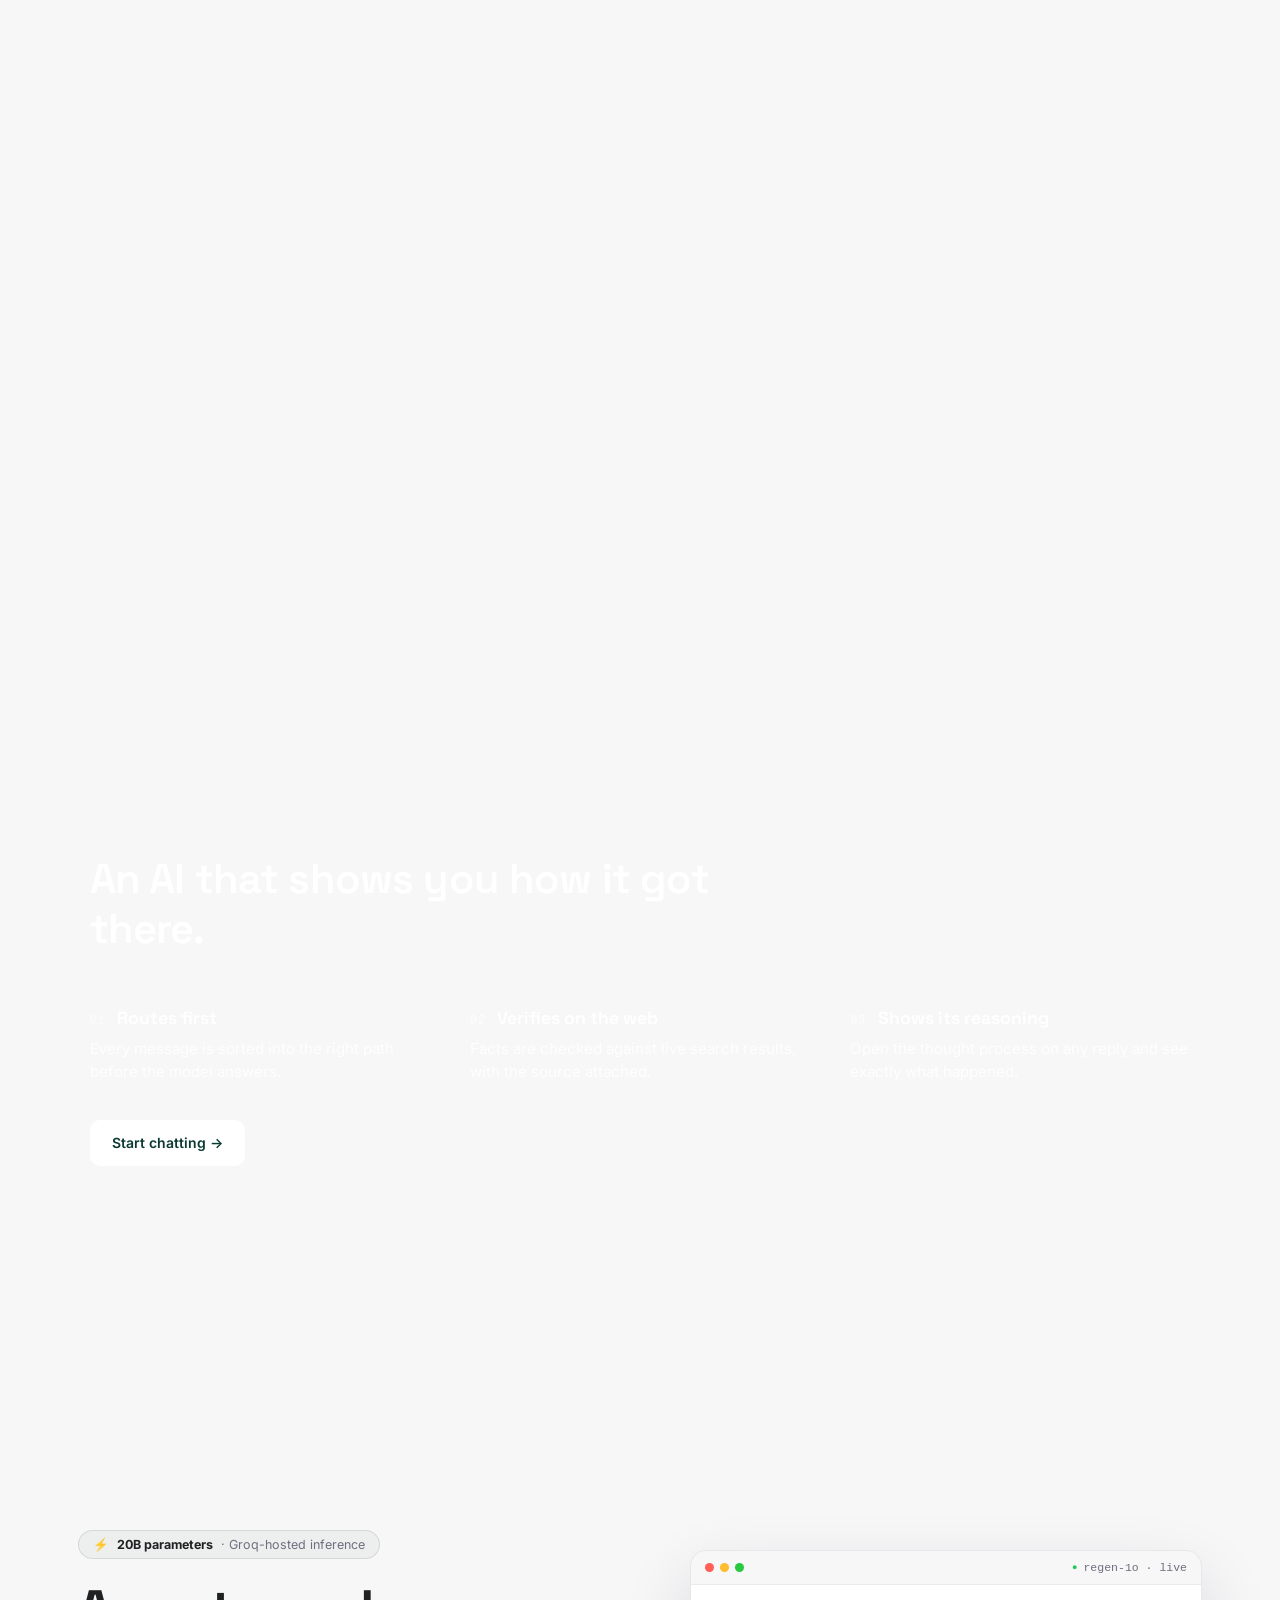
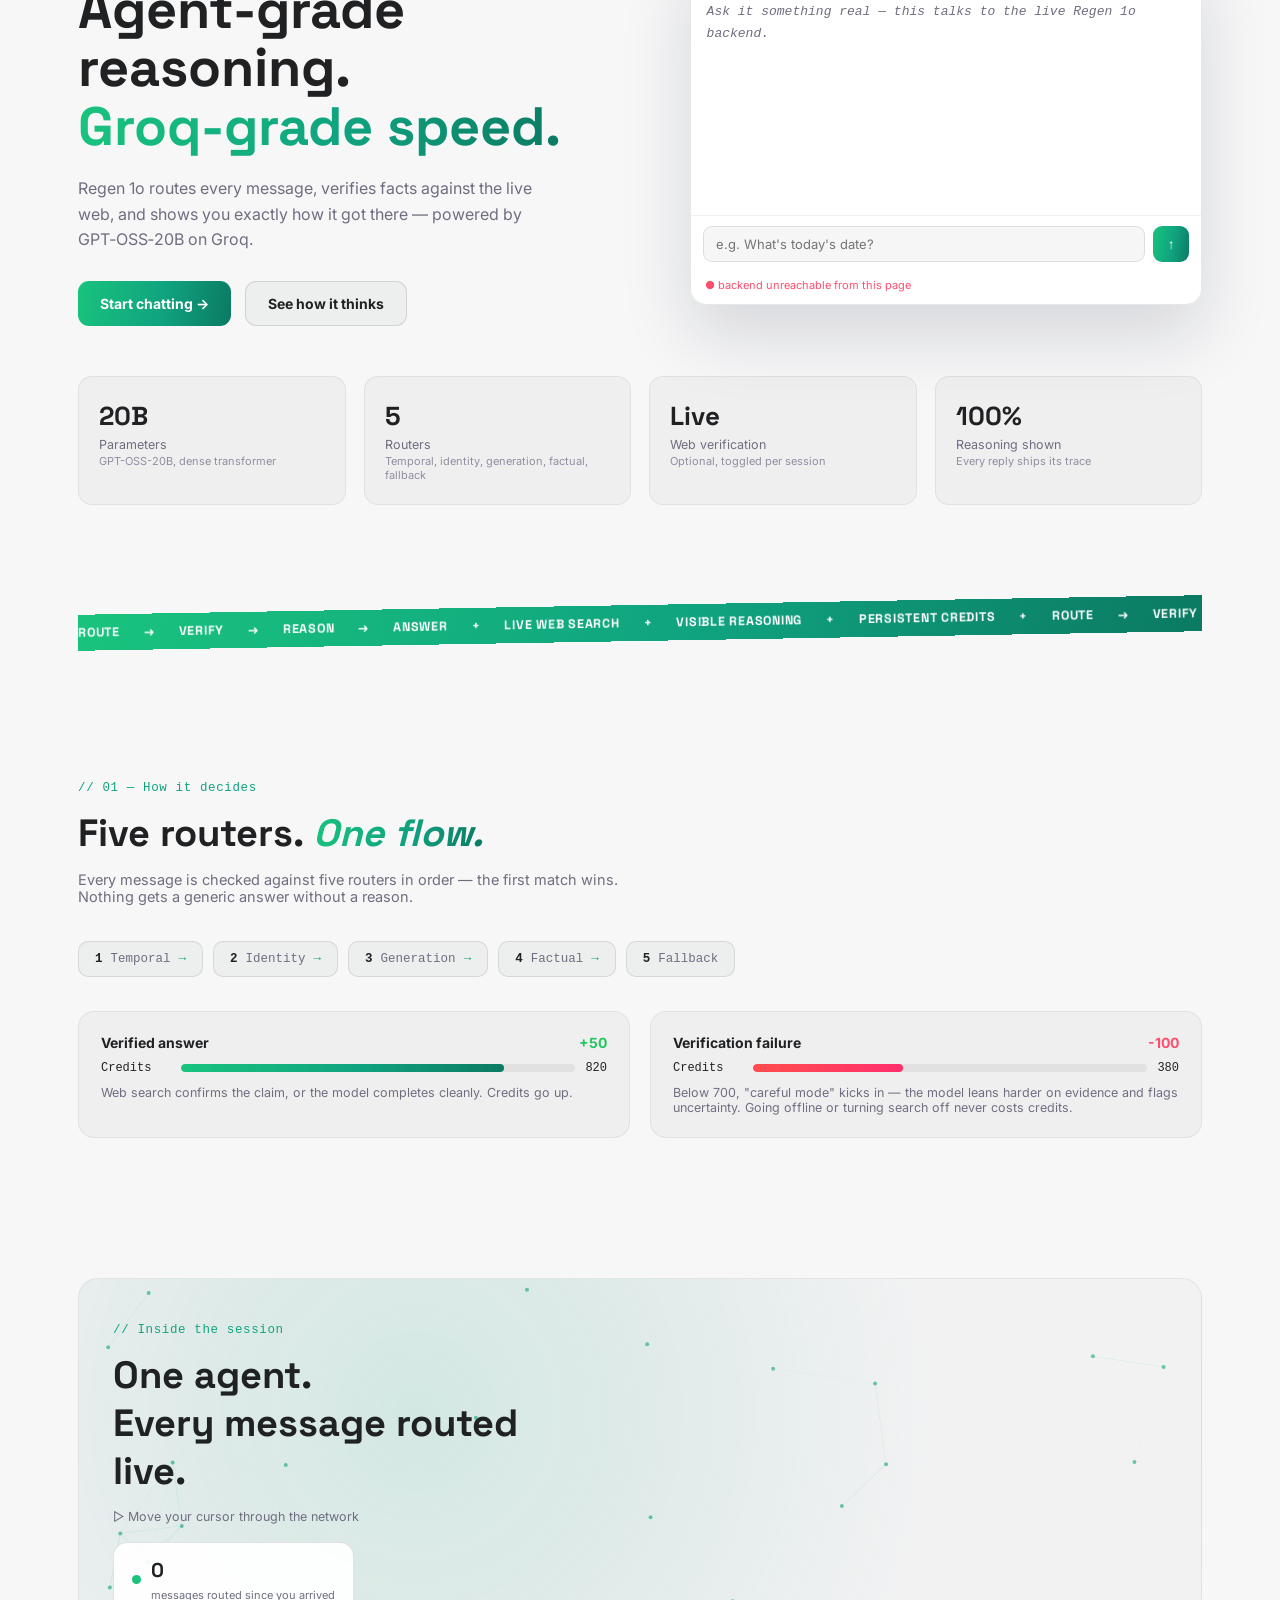
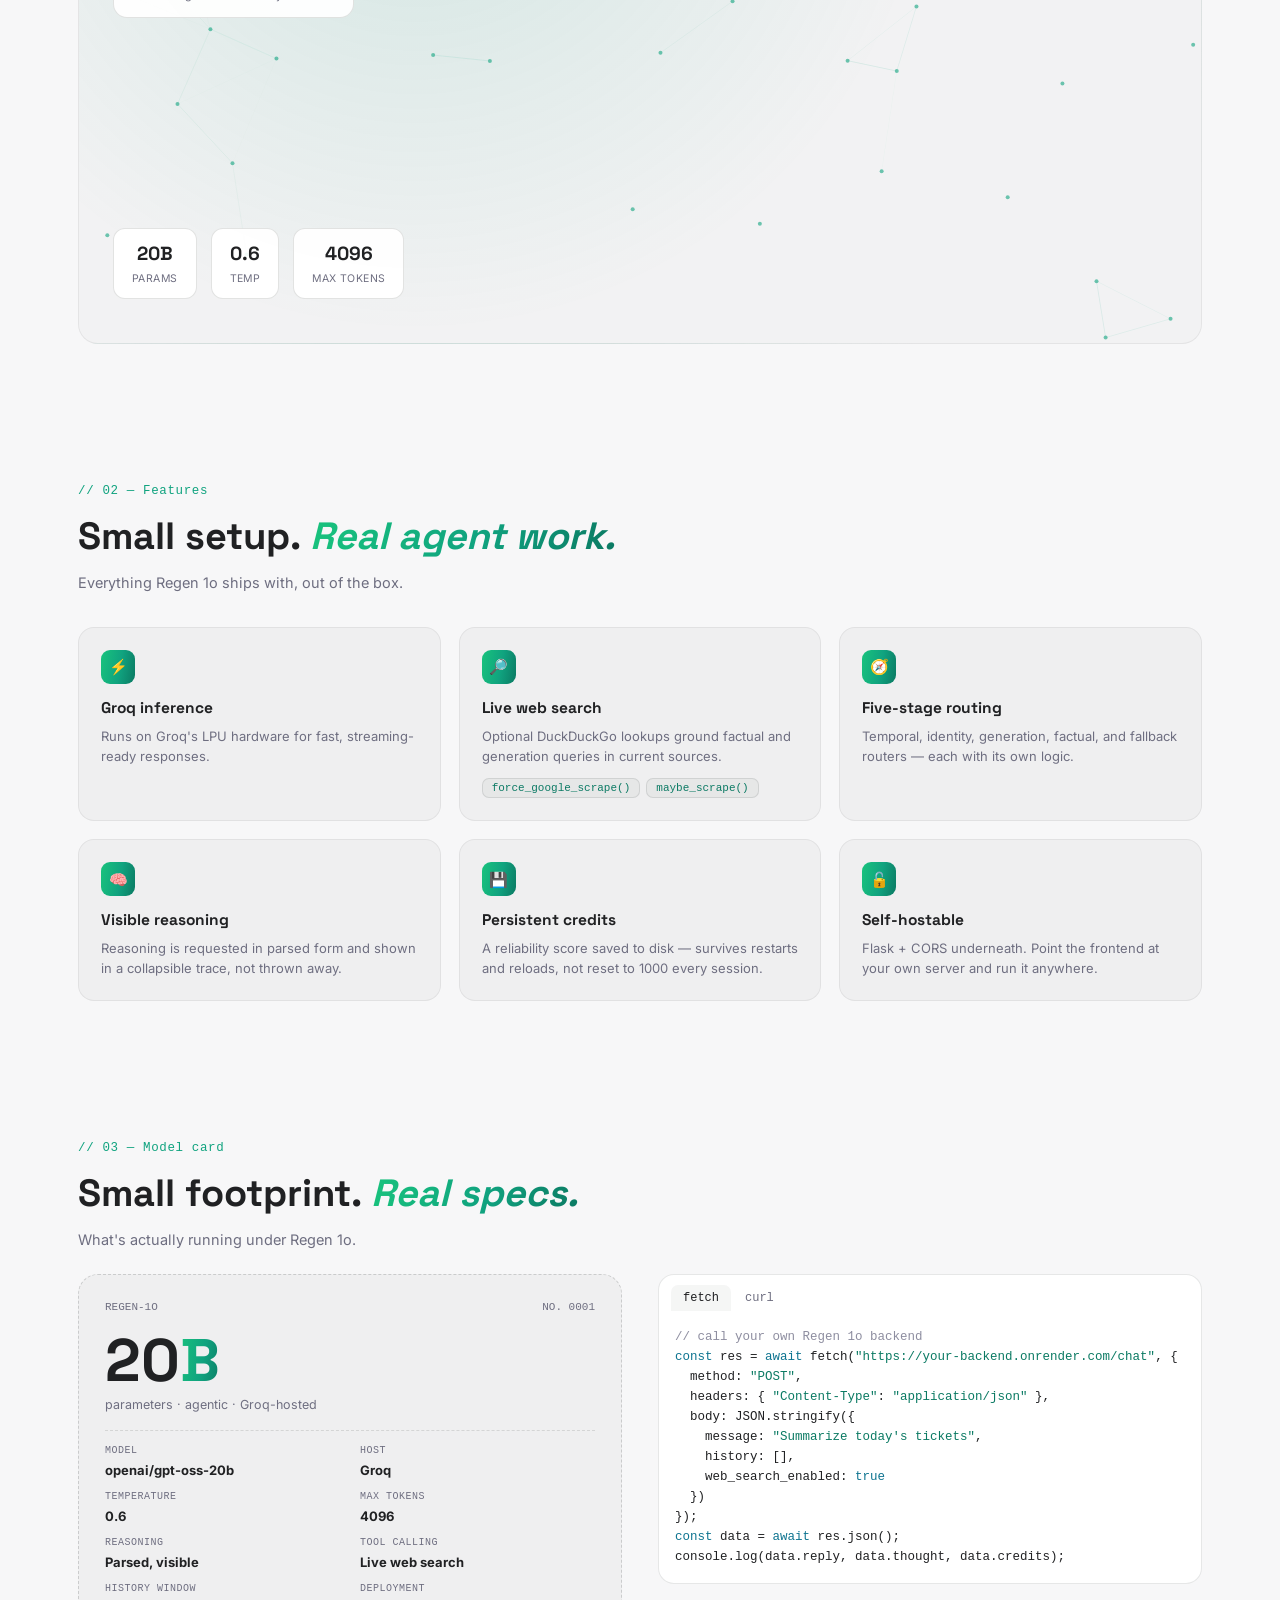
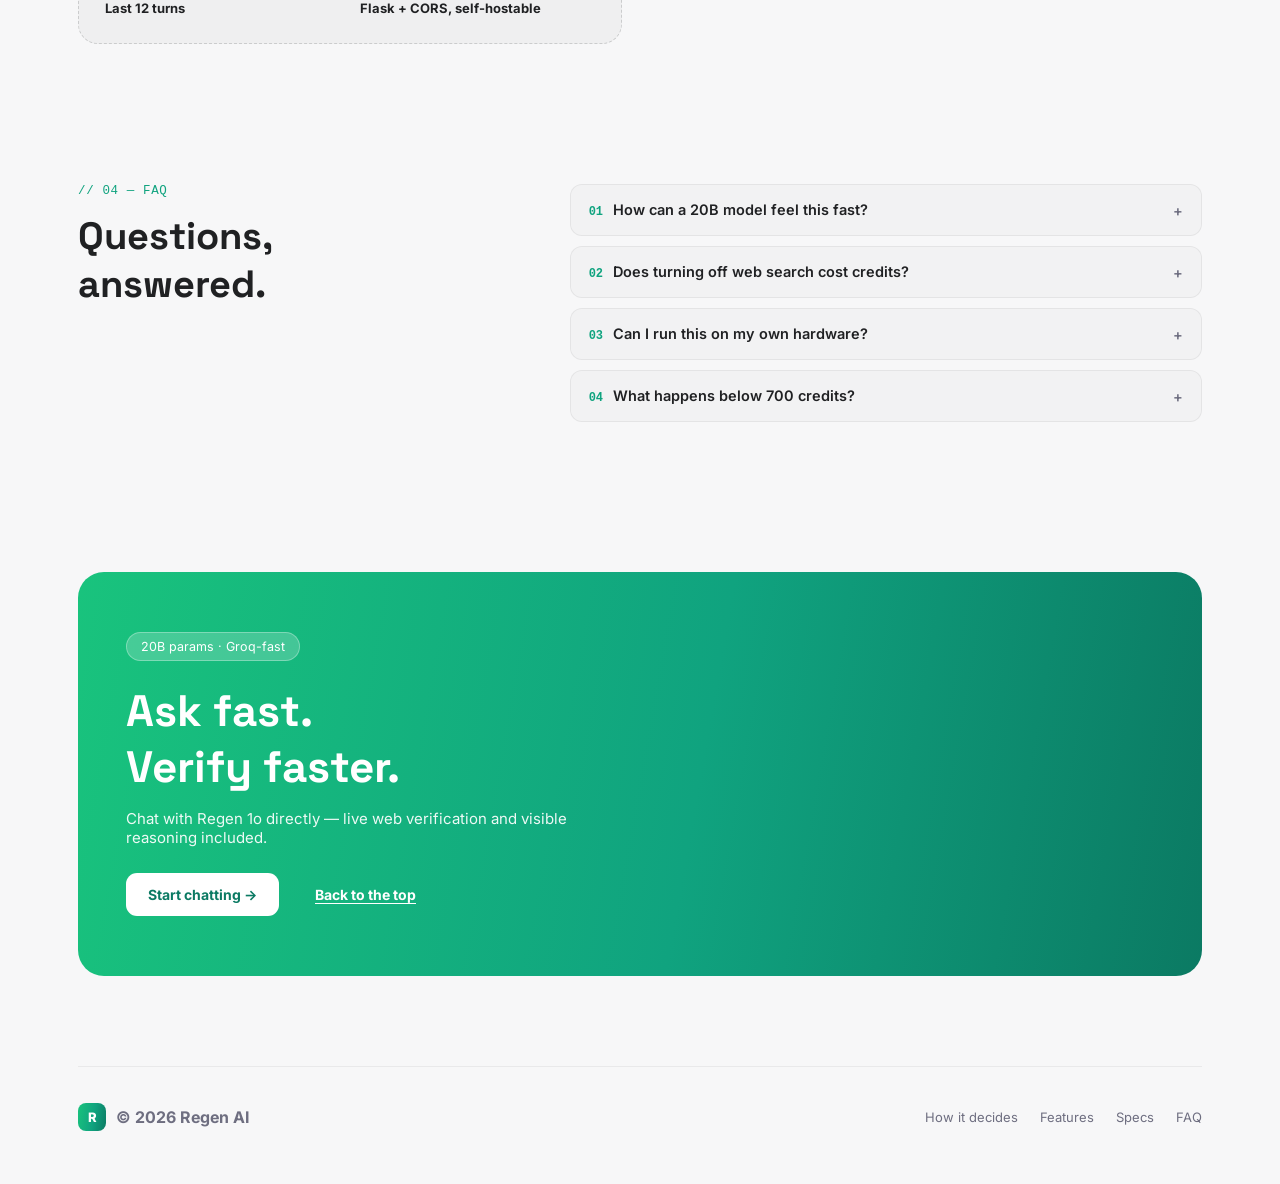
==== commit e9bef9f2: "Add stylesheet and script links to index.html" ====
--- a/index.html
+++ b/index.html
@@ -22,7 +22,11 @@
 a{color:inherit;text-decoration:none;}
 img,canvas{display:block;}
 .wrap{max-width:1180px;margin:0 auto;padding:0 28px;}
-
+/*!-- Inside <head> --*/
+<link rel="stylesheet" href="Style.css">
+
+/*-- Right before </body> -->*/
+<script src="main.js"></script>
 /* ---------- NAV ---------- */
 header{position:sticky;top:0;z-index:50;background:rgba(255,255,255,.82);backdrop-filter:blur(16px);border-bottom:1px solid rgba(16,24,20,.06);}
 nav{display:flex;align-items:center;justify-content:space-between;padding:16px 28px;max-width:1180px;margin:0 auto;}
--- a/Style.css
+++ b/Style.css
@@ -0,0 +1,651 @@
+:root{
+    --void:#04120e;
+    --panel:#0a1f18;
+    --panel-2:#11291f;
+    --line:#1c3a2f;
+    --text:#e8f5ef;
+    --text-dim:#8fb3a4;
+    --violet:#10a37f;
+    --pink:#19c37d;
+    --orange:#6ee7b7;
+    --grad: linear-gradient(100deg, var(--orange), var(--pink) 55%, var(--violet));
+    --green:#22c55e;
+    --danger:#f43f5e;
+    --radius:14px;
+  }
+  *{box-sizing:border-box;margin:0;padding:0;}
+  html,body{height:100%;}
+  body{
+    font-family:'Inter',-apple-system,BlinkMacSystemFont,sans-serif;
+    background:var(--void);
+    color:var(--text);
+    overflow:hidden;
+    -webkit-tap-highlight-color: transparent;
+  }
+  h1,h2,h3,.display{font-family:'Space Grotesk',sans-serif;}
+  button{font-family:inherit;}
+  #starfield{position:fixed;inset:0;z-index:0;display:block;}
+
+  /* ---------- AMBIENT BACKGROUND LAYERS ---------- */
+  .aurora-layer{position:fixed;inset:0;z-index:0;overflow:hidden;pointer-events:none;}
+  .aurora{position:absolute;border-radius:50%;filter:blur(100px);opacity:.28;mix-blend-mode:screen;}
+  .a1{width:46vw;height:46vw;background:var(--violet);top:-14%;left:-10%;animation:auroraDrift1 22s ease-in-out infinite;}
+  .a2{width:40vw;height:40vw;background:var(--pink);bottom:-16%;right:-8%;animation:auroraDrift2 26s ease-in-out infinite;}
+  .a3{width:34vw;height:34vw;background:var(--orange);top:38%;left:52%;animation:auroraDrift3 30s ease-in-out infinite;}
+  @keyframes auroraDrift1{0%,100%{transform:translate(0,0) scale(1);}50%{transform:translate(8vw,10vh) scale(1.15);}}
+  @keyframes auroraDrift2{0%,100%{transform:translate(0,0) scale(1);}50%{transform:translate(-9vw,-6vh) scale(1.12);}}
+  @keyframes auroraDrift3{0%,100%{transform:translate(0,0) scale(1);}50%{transform:translate(-6vw,8vh) scale(1.2);}}
+
+  .meteor-layer{position:fixed;inset:0;z-index:0;overflow:hidden;pointer-events:none;}
+  .meteor{
+    position:absolute;left:-10%;top:var(--top);width:140px;height:1.5px;
+    background:linear-gradient(90deg, rgba(255,255,255,0), #fff 60%, rgba(255,255,255,0));
+    transform:rotate(18deg);opacity:0;
+    animation:meteorFall var(--dur) linear infinite;
+    animation-delay:var(--delay);
+  }
+  @keyframes meteorFall{
+    0%{transform:translate(0,0) rotate(18deg);opacity:0;}
+    6%{opacity:.9;}
+    70%{opacity:.5;}
+    100%{transform:translate(130vw,46vh) rotate(18deg);opacity:0;}
+  }
+
+  .view{
+    position:fixed;inset:0;z-index:1;
+    display:none;
+    flex-direction:column;
+    align-items:center;justify-content:center;
+    opacity:0;
+    transition:opacity .6s ease;
+  }
+  .view.active{display:flex;opacity:1;}
+
+  /* ---------- SPLASH VIEW ---------- */
+  #view-splash{cursor:pointer;}
+  .splash-wrap{text-align:center;animation:splashIn 1s cubic-bezier(.22,1,.36,1) both;}
+  @keyframes splashIn{from{opacity:0;transform:translateY(18px) scale(.96);}to{opacity:1;transform:translateY(0) scale(1);}}
+  .rainbow-text{
+    font-size:clamp(56px,14vw,140px);
+    font-weight:700;
+    letter-spacing:.01em;
+    background-image:linear-gradient(90deg,var(--violet),var(--pink),var(--orange),#bef264,var(--violet));
+    background-size:300% 100%;
+    -webkit-background-clip:text;background-clip:text;color:transparent;
+    animation:rainbowRun 6s linear infinite;
+    transition:animation-duration .3s ease;
+  }
+  #splashWordmark:hover .rainbow-text{animation-duration:1.4s;}
+  @keyframes rainbowRun{0%{background-position:0% 50%;}100%{background-position:300% 50%;}}
+  .splash-sub{margin-top:10px;color:var(--text-dim);font-size:14.5px;letter-spacing:.02em;}
+  .splash-hint{
+    position:absolute;bottom:9%;left:0;right:0;text-align:center;
+    color:var(--text-dim);font-size:12.5px;letter-spacing:.05em;
+    animation:hintPulse 2.2s ease-in-out infinite;
+  }
+  @keyframes hintPulse{0%,100%{opacity:.45;}50%{opacity:1;}}
+
+  /* ---------- AUTH VIEW ---------- */
+  #view-auth{ padding:24px; }
+  .brand-row{position:absolute;top:28px;left:32px;display:flex;align-items:center;gap:10px;}
+  .brand-dot{width:10px;height:10px;border-radius:50%;background:var(--grad);}
+  .brand-name{font-family:'Space Grotesk';font-weight:600;letter-spacing:.02em;font-size:15px;}
+
+  .auth-card{
+    position:relative;
+    width:100%;max-width:420px;
+    background:rgba(10,31,24,.82);
+    border:1px solid var(--line);
+    border-radius:20px;
+    padding:36px 32px 30px;
+    backdrop-filter:blur(14px);
+    overflow:hidden;
+    animation:cardRise .7s cubic-bezier(.22,1,.36,1) both;
+    animation-delay:.1s;
+  }
+  @keyframes cardRise{from{opacity:0;transform:translateY(24px);}to{opacity:1;transform:translateY(0);}}
+  .auth-card::before{
+    content:"";
+    position:absolute; inset:-2px;
+    background:var(--grad);
+    opacity:.55;
+    z-index:-1;
+    filter:blur(30px);
+    transform:translateY(20%) scale(1.1);
+  }
+  .auth-card::after{
+    content:"";
+    position:absolute; inset:0;
+    border-radius:20px;
+    padding:1px;
+    background:linear-gradient(160deg, rgba(255,255,255,.18), transparent 40%);
+    -webkit-mask:linear-gradient(#000 0 0) content-box, linear-gradient(#000 0 0);
+    -webkit-mask-composite: xor; mask-composite:exclude;
+    pointer-events:none;
+  }
+  .auth-eyebrow{color:var(--text-dim);font-size:13px;margin-bottom:6px;}
+  .auth-title{font-size:26px;font-weight:600;line-height:1.25;margin-bottom:8px;}
+  .auth-sub{color:var(--text-dim);font-size:14px;line-height:1.5;margin-bottom:26px;max-width:34ch;}
+
+  .auth-tabs{display:flex;gap:4px;background:var(--panel-2);border:1px solid var(--line);border-radius:10px;padding:4px;margin-bottom:20px;}
+  .auth-tab{flex:1;text-align:center;padding:8px 0;border-radius:7px;font-size:13px;color:var(--text-dim);cursor:pointer;border:none;background:transparent;transition:.15s;}
+  .auth-tab.active{background:var(--panel);color:var(--text);}
+
+  .field{margin-bottom:14px;}
+  .field label{display:block;font-size:12px;color:var(--text-dim);margin-bottom:6px;}
+  .field input{
+    width:100%;background:var(--panel-2);border:1px solid var(--line);
+    border-radius:9px;padding:11px 13px;color:var(--text);font-size:14px;outline:none;
+    transition:border-color .15s;
+  }
+  .field input:focus{border-color:var(--violet);}
+
+  .btn{
+    width:100%;padding:12px;border-radius:10px;border:none;cursor:pointer;
+    font-size:14px;font-weight:600;transition:transform .15s ease, filter .15s ease, border-color .15s ease, background .15s ease;
+    position:relative;overflow:hidden;
+  }
+  .btn:active{transform:scale(.97);}
+  .btn::after{
+    content:"";position:absolute;top:0;left:-60%;width:40%;height:100%;
+    background:linear-gradient(115deg, transparent, rgba(255,255,255,.35), transparent);
+    transform:skewX(-20deg);transition:left .6s ease;pointer-events:none;
+  }
+  .btn:hover::after{left:130%;}
+  .btn-primary{background:var(--grad);color:#0a0a0d;margin-top:4px;}
+  .btn-primary:hover{filter:brightness(1.08);}
+  .btn-ghost{
+    background:rgba(255,255,255,.02);border:1px solid var(--line);color:var(--text);
+    margin-top:10px;backdrop-filter:blur(6px);
+  }
+  .btn-ghost:hover{border-color:#2a4a3d;background:var(--panel-2);}
+  .auth-error{color:var(--danger);font-size:12.5px;margin-top:10px;min-height:1em;}
+  .auth-divider{display:flex;align-items:center;gap:10px;color:var(--text-dim);font-size:11px;margin:18px 0 4px;}
+  .auth-divider::before,.auth-divider::after{content:"";flex:1;height:1px;background:var(--line);}
+
+  /* ---------- HUB VIEW ---------- */
+  #view-hub{padding:24px;}
+  .hub-top{position:absolute;top:26px;right:28px;display:flex;align-items:center;gap:14px;}
+  .hub-user{color:var(--text-dim);font-size:13px;}
+  .logout-link{color:var(--text-dim);font-size:13px;background:none;border:none;cursor:pointer;text-decoration:underline;text-underline-offset:3px;}
+  .logout-link:hover{color:var(--text);}
+
+  .hub-head{text-align:center;margin-bottom:38px;}
+  .hub-head h2{font-size:28px;font-weight:600;margin-bottom:8px;}
+  .hub-head p{color:var(--text-dim);font-size:14px;}
+
+  @property --angle{syntax:'<angle>';inherits:false;initial-value:0deg;}
+
+  .model-grid{display:flex;gap:22px;flex-wrap:wrap;justify-content:center;max-width:760px;padding:0 16px;}
+  .model-card{
+    width:300px;min-height:230px;border-radius:18px;border:1px solid var(--line);
+    background:var(--panel);padding:26px 24px;display:flex;flex-direction:column;
+    cursor:pointer;transition:border-color .2s, transform .25s ease, box-shadow .25s ease;
+    position:relative;overflow:hidden;
+    animation:cardRise .7s cubic-bezier(.22,1,.36,1) both;
+  }
+  #cardAlpha{animation-delay:.15s;}
+  #cardAdaptive{animation-delay:.28s;}
+  .model-card:hover{border-color:transparent;transform:translateY(-5px);box-shadow:0 18px 40px rgba(0,0,0,.4);}
+  .model-card.disabled{cursor:default;opacity:.55;}
+  .model-card.disabled:hover{transform:none;border-color:var(--line);box-shadow:none;}
+  .model-card::before{
+    content:"";position:absolute;inset:0;border-radius:inherit;padding:1.5px;
+    background:conic-gradient(from var(--angle), transparent 0 60%, var(--violet), var(--pink), var(--orange), transparent 100%);
+    -webkit-mask:linear-gradient(#000 0 0) content-box, linear-gradient(#000 0 0);
+    -webkit-mask-composite:xor;mask-composite:exclude;
+    opacity:0;transition:opacity .3s ease;
+    animation:rotateBorder 3.2s linear infinite;
+    pointer-events:none;
+  }
+  .model-card:not(.disabled):hover::before{opacity:1;}
+  @keyframes rotateBorder{to{--angle:360deg;}}
+  .model-spotlight{
+    position:absolute;inset:0;border-radius:inherit;pointer-events:none;opacity:0;transition:opacity .25s ease;
+    background:radial-gradient(220px circle at var(--mx,50%) var(--my,50%), rgba(255,255,255,.10), transparent 65%);
+  }
+  .model-card:hover .model-spotlight{opacity:1;}
+  .model-glow{position:absolute;top:-60px;right:-60px;width:160px;height:160px;border-radius:50%;background:var(--grad);filter:blur(50px);opacity:.35;transition:opacity .3s ease, transform .4s ease;}
+  .model-card:hover .model-glow{opacity:.55;transform:scale(1.1);}
+  .model-badge{align-self:flex-start;font-size:10.5px;letter-spacing:.04em;color:var(--text-dim);border:1px solid var(--line);padding:3px 9px;border-radius:20px;margin-bottom:16px;}
+  .model-card h3{font-size:19px;margin-bottom:8px;}
+  .model-card p{font-size:13px;color:var(--text-dim);line-height:1.5;flex:1;}
+  .model-cta{margin-top:16px;font-size:13px;font-weight:600;display:flex;align-items:center;gap:6px;transition:gap .2s ease;}
+  .model-card:not(.disabled):hover .model-cta{gap:10px;}
+  .model-cta.launch{color:#fff;}
+  .model-cta.soon{color:var(--text-dim);}
+
+  /* ---------- WARP TRANSITION ---------- */
+  #view-warp{background:var(--void);}
+  #warp-canvas{position:absolute;inset:0;}
+  .warp-flash{position:absolute;inset:0;background:#d1fae5;opacity:0;pointer-events:none;animation:warpFlash 2.6s ease-in forwards;}
+  @keyframes warpFlash{0%,86%{opacity:0;}97%{opacity:.95;}100%{opacity:0;}}
+  .warp-caption{
+    position:absolute;bottom:14%;left:0;right:0;text-align:center;color:var(--text-dim);
+    font-size:13px;letter-spacing:.08em;animation:captionFade 2.6s ease both;
+  }
+  @keyframes captionFade{0%{opacity:0;letter-spacing:.3em;}20%{opacity:1;letter-spacing:.08em;}82%{opacity:1;}100%{opacity:0;}}
+
+  /* ---------- CHAT VIEW ---------- */
+  #view-chat{align-items:stretch;justify-content:stretch;}
+  #app-shell{display:flex;height:100%;width:100%;background:var(--void);}
+
+  #sidebar{
+    width:264px;background:#071a14;border-right:1px solid var(--line);
+    display:flex;flex-direction:column;padding:14px;flex-shrink:0;
+    transition:transform .25s ease;
+  }
+  .side-section-title{font-size:11px;text-transform:uppercase;letter-spacing:.04em;color:var(--text-dim);margin:14px 4px 8px;}
+  .new-chat-btn{border:1px solid var(--line);border-radius:9px;padding:10px 12px;color:#fff;font-size:13.5px;background:transparent;cursor:pointer;text-align:left;display:flex;align-items:center;gap:8px;transition:.15s;}
+  .new-chat-btn:hover{background:var(--panel-2);}
+  .side-link{display:flex;align-items:center;gap:10px;padding:9px 10px;border-radius:9px;color:var(--text-dim);font-size:13.5px;cursor:pointer;border:none;background:transparent;width:100%;text-align:left;position:relative;transition:color .15s ease, padding-left .18s ease;}
+  .side-link::before{content:"";position:absolute;left:0;top:0;bottom:0;width:2px;border-radius:2px;background:var(--grad);transform:scaleY(0);transition:transform .18s ease;}
+  .side-link:hover{background:var(--panel-2);color:var(--text);padding-left:14px;}
+  .side-link:hover::before{transform:scaleY(1);}
+  .side-link .ico{width:16px;text-align:center;}
+
+  .profile-card{display:flex;align-items:center;gap:10px;padding:10px;border-radius:10px;border:1px solid var(--line);background:var(--panel);margin-bottom:6px;}
+  .avatar-sm{width:30px;height:30px;border-radius:50%;background:var(--grad);display:flex;align-items:center;justify-content:center;font-size:12px;font-weight:700;color:#0a0a0d;flex-shrink:0;}
+  .profile-meta{overflow:hidden;}
+  .profile-name{font-size:13px;font-weight:600;white-space:nowrap;overflow:hidden;text-overflow:ellipsis;}
+  .profile-plan{font-size:11px;color:var(--text-dim);}
+
+  .side-bottom{margin-top:auto;display:flex;flex-direction:column;gap:10px;}
+  .toggle-card{background:var(--panel);border-radius:10px;padding:11px 12px;border:1px solid var(--line);display:flex;align-items:center;justify-content:space-between;}
+  .toggle-card .label{font-size:12.5px;color:var(--text-dim);}
+  .toggle-switch{position:relative;display:inline-block;width:38px;height:21px;flex-shrink:0;}
+  .toggle-switch input{opacity:0;width:0;height:0;}
+  .toggle-slider{position:absolute;cursor:pointer;inset:0;background:var(--line);transition:.2s;border-radius:22px;}
+  .toggle-slider:before{position:absolute;content:"";height:15px;width:15px;left:3px;bottom:3px;background:#fff;transition:.2s;border-radius:50%;}
+  .toggle-switch input:checked + .toggle-slider{background:var(--violet);}
+  .toggle-switch input:checked + .toggle-slider:before{transform:translateX(17px);}
+  .credit-card{background:var(--panel);border-radius:10px;padding:11px 12px;border:1px solid var(--line);}
+  .credit-card-title{font-size:10.5px;text-transform:uppercase;color:var(--text-dim);font-weight:600;margin-bottom:3px;letter-spacing:.03em;}
+  .credit-value{font-size:17px;font-weight:700;color:var(--green);font-family:'Space Grotesk';}
+
+  #main-container{flex:1;display:flex;flex-direction:column;min-width:0;background:var(--void);}
+  #header{height:52px;border-bottom:1px solid var(--line);display:flex;align-items:center;justify-content:space-between;padding:0 18px;font-weight:600;font-size:14.5px;color:var(--text-dim);flex-shrink:0;}
+  #header .h-left{display:flex;align-items:center;gap:12px;}
+  #menuToggle{display:none;background:none;border:none;color:var(--text);font-size:20px;cursor:pointer;line-height:1;}
+  .h-status{font-size:11.5px;color:var(--green);display:flex;align-items:center;gap:5px;}
+
+  #chat-flow{flex:1;overflow-y:auto;padding:22px 0;display:flex;flex-direction:column;gap:26px;}
+  .chat-row{width:100%;max-width:760px;margin:0 auto;padding:0 20px;display:flex;gap:14px;}
+  .chat-row.msg-enter{animation:rowEnter .45s cubic-bezier(.22,1,.36,1) both;}
+  @keyframes rowEnter{from{opacity:0;transform:translateY(10px);filter:blur(4px);}to{opacity:1;transform:translateY(0);filter:blur(0);}}
+  .user-row{justify-content:flex-end;}
+
+  .avatar{width:30px;height:30px;border-radius:50%;display:flex;align-items:center;justify-content:center;font-size:12px;font-weight:700;flex-shrink:0;}
+  .bot-avatar{background:var(--grad);color:#0a0a0d;}
+  .user-avatar{background:#1c3a2f;color:#fff;border:1px solid var(--line);}
+
+  .bubble-container{flex:1;max-width:85%;min-width:0;}
+  .user-bubble{background:var(--panel-2);padding:10px 15px;border-radius:16px;color:var(--text);display:inline-block;float:right;font-size:14.5px;line-height:1.5;}
+  .bot-bubble{color:var(--text);font-size:14.5px;line-height:1.65;white-space:pre-wrap;word-break:break-word;}
+
+  .think-bar{background:#071a14;border:1px solid var(--line);border-radius:10px;margin-bottom:12px;overflow:hidden;font-size:12px;}
+  .think-header{padding:8px 12px;background:var(--panel-2);color:#b4d4c5;cursor:pointer;display:flex;justify-content:space-between;align-items:center;font-weight:600;}
+  .think-content{padding:10px 12px;color:#7fa595;font-style:italic;white-space:pre-wrap;word-break:break-word;max-height:280px;overflow-y:auto;}
+
+  .meta-row{display:flex;align-items:center;gap:12px;margin-top:8px;}
+  .meta-tag{font-size:11px;color:#6f9585;}
+  .copy-msg-btn{font-size:11px;color:var(--text-dim);background:var(--panel-2);border:1px solid var(--line);border-radius:6px;padding:3px 9px;cursor:pointer;transition:.15s;}
+  .copy-msg-btn:hover{color:#fff;border-color:#2a4a3d;}
+
+  .code-box{background:#071a14;border:1px solid var(--line);border-radius:10px;margin:10px 0;overflow:hidden;}
+  .code-box-header{display:flex;justify-content:space-between;align-items:center;padding:7px 12px;background:var(--panel-2);font-size:11.5px;color:var(--text-dim);}
+  .code-box-header button{font-size:11px;color:var(--text-dim);background:transparent;border:1px solid var(--line);border-radius:6px;padding:3px 9px;cursor:pointer;}
+  .code-box-header button:hover{color:#fff;border-color:#2a4a3d;}
+  .code-box pre{margin:0;padding:12px 14px;overflow-x:auto;font-family:'SFMono-Regular',Consolas,monospace;font-size:13px;color:#d6efe4;white-space:pre;}
+
+  #input-container{width:100%;max-width:760px;margin:0 auto 22px auto;padding:0 20px;flex-shrink:0;}
+  .input-box{background:var(--panel-2);border:1px solid var(--line);border-radius:16px;padding:10px 14px;display:flex;align-items:center;gap:10px;}
+  .input-box input{flex:1;background:transparent;border:none;outline:none;color:#fff;font-size:14.5px;}
+  .input-box button{background:#2a4a3d;color:#0a0a0d;border:none;width:32px;height:32px;border-radius:50%;cursor:pointer;display:flex;align-items:center;justify-content:center;font-size:16px;font-weight:bold;transition:.2s;flex-shrink:0;}
+  .input-box button.active{background:var(--grad);color:#0a0a0d;animation:sendPulse 1.6s ease-in-out infinite;}
+  .input-box button:active{transform:scale(.9);}
+  @keyframes sendPulse{0%,100%{box-shadow:0 0 0 0 rgba(25,195,125,.45);}50%{box-shadow:0 0 0 6px rgba(25,195,125,0);}}
+  .input-box{transition:border-color .2s ease;}
+  .input-box:focus-within{border-color:var(--violet);}
+
+  #sidebar-overlay{display:none;position:fixed;inset:0;background:rgba(0,0,0,.55);z-index:5;}
+
+  /* ---------- RESPONSIVE ---------- */
+  @media (max-width:900px){
+    #menuToggle{display:block;}
+    #sidebar{position:fixed;top:0;left:0;bottom:0;z-index:10;transform:translateX(-100%);box-shadow:0 0 40px rgba(0,0,0,.5);}
+    #sidebar.open{transform:translateX(0);}
+    #sidebar-overlay.show{display:block;}
+    .bubble-container{max-width:100%;}
+    .model-grid{gap:16px;}
+    .model-card{width:100%;max-width:340px;}
+  }
+  @media (max-width:520px){
+    .auth-card{padding:28px 20px 24px;border-radius:16px;}
+    .auth-title{font-size:22px;}
+    .chat-row{padding:0 12px;gap:10px;}
+    #input-container{padding:0 12px;}
+    .hub-head h2{font-size:23px;}
+  }
+
+  /* ---------- MOTION SAFETY ---------- */
+  @media (prefers-reduced-motion: reduce){
+    *{animation-duration:.001ms !important;animation-iteration-count:1 !important;transition-duration:.001ms !important;}
+  }
+
+
+/* =========================================================================
+   LANDING-SYNC LAYER (same motion language as landing.html)
+   ========================================================================= */
+@keyframes blink{0%,100%{opacity:1;}50%{opacity:.2;}}
+
+/* live status dot, like the landing terminal */
+.h-status::before{content:"";width:7px;height:7px;border-radius:50%;background:var(--green);animation:blink 1.6s ease-in-out infinite;}
+
+/* card hover lift, same as landing .feat-card */
+.profile-card,.toggle-card,.credit-card{transition:transform .2s ease, border-color .2s ease;}
+.profile-card:hover,.toggle-card:hover,.credit-card:hover{transform:translateY(-3px);border-color:rgba(255,255,255,.18);}
+
+/* credit number pulses when it changes */
+.credit-value{display:inline-block;transition:color .3s ease;}
+.credit-value.bump{animation:creditBump .5s cubic-bezier(.22,1,.36,1);}
+@keyframes creditBump{0%{transform:scale(1);}40%{transform:scale(1.25);}100%{transform:scale(1);}}
+
+/* "routing..." loader line, same as landing terminal */
+.think-content.routing{animation:blink 1.2s ease-in-out infinite;}
+.think-bar{position:relative;}
+.think-bar.live::after{
+  content:"";position:absolute;left:0;bottom:0;height:2px;width:40%;
+  background:var(--grad);animation:thinkSweep 1.3s ease-in-out infinite;
+}
+@keyframes thinkSweep{0%{transform:translateX(-100%);}100%{transform:translateX(260%);}}
+
+/* gradient marquee strip (same as landing) on the splash screen */
+.splash-marquee{position:absolute;left:-2%;right:-2%;bottom:22%;overflow:hidden;transform:rotate(-1deg);pointer-events:none;}
+.splash-marquee .marquee{display:flex;white-space:nowrap;background:var(--grad);padding:10px 0;}
+.splash-marquee .mq-track{display:flex;gap:24px;animation:mq 20s linear infinite;padding-right:24px;}
+.splash-marquee .mq-track span{font-family:'Space Grotesk';font-weight:700;font-size:12.5px;letter-spacing:.06em;color:#0a0a0d;text-transform:uppercase;display:flex;gap:24px;align-items:center;}
+@keyframes mq{from{transform:translateX(0);}to{transform:translateX(-50%);}}
+
+/* back-to-website link */
+.site-link{color:var(--text-dim);font-size:13px;text-decoration:none;transition:color .15s;}
+.site-link:hover{color:var(--text);}
+.brand-row .site-link{margin-left:14px;}
+
+
+/* =========================================================================
+   LANDING UX PORT: nav header, hero empty-state, router chips, glass input
+   ========================================================================= */
+#main-container{position:relative;}
+#header{background:rgba(4,18,14,.75);backdrop-filter:blur(16px);-webkit-backdrop-filter:blur(16px);border-bottom:1px solid rgba(255,255,255,.07);}
+.brand-mark{width:28px;height:28px;border-radius:8px;background:var(--grad);display:flex;align-items:center;justify-content:center;color:#0a0a0d;font-weight:800;font-size:13px;font-family:'Space Grotesk';}
+.hdr-title{color:var(--text);font-family:'Space Grotesk';font-weight:700;}
+
+/* glass terminal-style input */
+.input-box{background:rgba(7,26,20,.75);border:1px solid rgba(255,255,255,.1);backdrop-filter:blur(16px);box-shadow:0 30px 70px rgba(0,0,0,.35);}
+.input-box button{border-radius:10px;width:36px;height:36px;background:rgba(255,255,255,.08);color:#fff;}
+.input-box button.active{color:#0a0a0d;}
+
+/* hero empty state (landing hero) */
+#empty-state{position:absolute;top:52px;bottom:96px;left:0;right:0;z-index:1;display:flex;flex-direction:column;align-items:center;justify-content:center;text-align:center;padding:20px;overflow-y:auto;transition:opacity .4s ease, transform .4s ease;}
+#empty-state.hide{opacity:0;visibility:hidden;pointer-events:none;transform:translateY(-10px);}
+#empty-state>*{animation:cardRise .7s cubic-bezier(.22,1,.36,1) both;}
+#empty-state>*:nth-child(2){animation-delay:.08s;} #empty-state>*:nth-child(3){animation-delay:.16s;} #empty-state>*:nth-child(4){animation-delay:.24s;}
+.eyebrow{display:inline-flex;align-items:center;gap:8px;background:rgba(255,255,255,.06);border:1px solid rgba(255,255,255,.1);padding:6px 14px;border-radius:30px;font-size:12.5px;color:var(--text-dim);margin-bottom:22px;}
+.eyebrow b{color:#fff;}
+#empty-state h1{font-size:clamp(28px,5vw,46px);line-height:1.1;font-weight:700;margin-bottom:16px;}
+#empty-state .hl{background-image:var(--grad);background-size:200% 100%;-webkit-background-clip:text;background-clip:text;color:transparent;animation:rainbowRun 6s linear infinite;}
+#empty-state .lead{color:var(--text-dim);font-size:15px;line-height:1.6;max-width:46ch;margin-bottom:26px;}
+.chip-grid{display:grid;grid-template-columns:repeat(2,1fr);gap:14px;max-width:620px;width:100%;}
+@media (max-width:600px){.chip-grid{grid-template-columns:1fr;}}
+.chip{text-align:left;color:var(--text);cursor:pointer;background:rgba(255,255,255,.04);border:1px solid rgba(255,255,255,.08);border-radius:16px;padding:16px;display:flex;flex-direction:column;gap:8px;font-family:inherit;transition:transform .2s ease, border-color .2s ease, background .2s ease;}
+.chip:hover{transform:translateY(-3px);border-color:rgba(255,255,255,.18);background:rgba(255,255,255,.07);}
+.chip b{font-size:13.5px;font-weight:600;line-height:1.4;}
+.feat-icon{width:30px;height:30px;border-radius:9px;background:var(--grad);display:flex;align-items:center;justify-content:center;font-size:14px;color:#0a0a0d;}
+.pill{align-self:flex-start;background:rgba(255,255,255,.06);border:1px solid rgba(255,255,255,.1);border-radius:7px;padding:3px 9px;font-family:'SFMono-Regular',Consolas,monospace;font-size:11px;color:#a7f3d0;}
+
+/* router chips (landing "Five routers. One flow.") */
+.router-flow{display:flex;flex-wrap:wrap;align-items:center;gap:6px;padding:10px 12px;border-top:1px solid var(--line);}
+.router-step{background:rgba(255,255,255,.05);border:1px solid rgba(255,255,255,.1);border-radius:9px;padding:5px 10px;font-family:'SFMono-Regular',Consolas,monospace;font-size:11px;color:var(--text-dim);display:flex;gap:6px;align-items:center;opacity:0;animation:chipIn .35s ease forwards;animation-delay:calc(var(--i) * 110ms);}
+.router-step b{color:#fff;}
+.router-arrow{color:var(--pink);font-weight:700;font-size:12px;}
+.router-step.passed{opacity:.45;animation-name:chipInDim;}
+.router-step.idle{animation-name:chipInDim;}
+.router-step.active{border-color:transparent;color:#0a0a0d;background:var(--grad);box-shadow:0 0 18px rgba(25,195,125,.35);animation-name:chipIn;}
+.router-step.active b{color:#0a0a0d;}
+.router-flow.scanning .router-step{opacity:1;animation:scanChip 2.5s ease-in-out infinite;animation-delay:calc(var(--i) * 350ms);}
+@keyframes chipIn{from{opacity:0;transform:translateY(6px) scale(.94);}to{opacity:1;transform:none;}}
+@keyframes chipInDim{from{opacity:0;transform:translateY(6px) scale(.94);}to{opacity:.4;transform:none;}}
+@keyframes scanChip{0%,60%,100%{border-color:rgba(255,255,255,.1);color:var(--text-dim);}25%{border-color:var(--orange);color:#fff;box-shadow:0 0 14px rgba(110,231,183,.35);}}
+
+/* smooth think accordion (landing FAQ) */
+.think-body{max-height:0;overflow:hidden;transition:max-height .3s ease;}
+.think-bar.open .think-body{max-height:340px;}
+.think-header .arrow{transition:transform .2s ease;font-size:10px;}
+.think-bar.open .think-header .arrow{transform:rotate(180deg);}
+
+/* meta pills + credit delta (landing net-pill / credit cards) */
+.meta-pill{background:rgba(7,26,20,.75);border:1px solid rgba(255,255,255,.12);border-radius:8px;padding:3px 9px;font-size:11px;color:var(--text-dim);}
+.delta{font-family:'Space Grotesk';font-weight:700;font-size:12px;padding:3px 9px;border-radius:8px;animation:creditBump .5s cubic-bezier(.22,1,.36,1);}
+.delta.pos{color:var(--green);background:rgba(34,197,94,.12);border:1px solid rgba(34,197,94,.3);}
+.delta.neg{color:#ff4d6d;background:rgba(255,77,109,.12);border:1px solid rgba(255,77,109,.3);}
+
+/* sidebar credit bar (landing bar-track / bar-fill) */
+.bar-track{height:8px;border-radius:6px;background:rgba(255,255,255,.08);overflow:hidden;margin-top:8px;}
+.bar-fill{height:100%;border-radius:6px;background:var(--grad);transition:width .8s cubic-bezier(.22,1,.36,1);}
+.bar-fill.neg{background:linear-gradient(90deg,#ff4d4d,#ff2f6e);}
+
+
+/* ---- fixes from browser test ---- */
+.bot-bubble .code-box{white-space:normal;}                 /* template whitespace was rendering as blank lines */
+#empty-state{justify-content:flex-start;}                  /* center + overflow clipped the top on short screens */
+#empty-state>.eyebrow{margin-top:auto;}
+#empty-state>.chip-grid{margin-bottom:auto;}
+@media (max-width:600px){
+  #empty-state{padding:14px;}
+  #empty-state .lead{margin-bottom:16px;font-size:14px;}
+  .chip{padding:12px 14px;gap:6px;}
+  .chip .pill{display:none;}
+  .chip-grid{gap:10px;}
+}
+
+
+/* ===== streaming text animation ===== */
+.sw{display:inline-block;white-space:pre-wrap;animation:sw-in .32s ease-out both;}
+@keyframes sw-in{0%{opacity:0;filter:blur(6px);transform:translateY(2px)}100%{opacity:1;filter:blur(0);transform:none}}
+.sw-block{animation:fade-up .4s cubic-bezier(.23,1,.32,1) both;}
+.stream-caret{display:inline-block;width:2px;height:14px;margin-left:2px;vertical-align:-2px;border-radius:2px;background:var(--text);animation:caret-blink .9s steps(2,start) infinite;}
+@keyframes caret-blink{to{visibility:hidden}}
+@keyframes fade-up{0%{opacity:0;transform:translateY(8px)}100%{opacity:1;transform:none}}
+@keyframes pop-in{0%{opacity:0;transform:scale(.95)}100%{opacity:1;transform:none}}
+
+.stream-extras{opacity:0;pointer-events:none;transition:opacity .4s ease;margin-top:6px;}
+.stream-extras.show{opacity:1;pointer-events:auto;}
+.stream-actions{display:flex;align-items:center;gap:2px;flex-wrap:wrap;}
+.act-btn{width:26px;height:26px;display:flex;align-items:center;justify-content:center;border:0;background:none;color:var(--text-dim);border-radius:6px;cursor:pointer;transition:background .12s,color .12s;}
+.act-btn:hover{background:var(--panel-2);color:var(--text);}
+.act-btn.on{color:var(--orange);}
+.src-chip{margin-left:8px;display:inline-flex;align-items:center;gap:6px;height:22px;padding:0 8px 0 6px;border-radius:6px;background:var(--panel-2);border:1px solid var(--line);color:var(--text-dim);font:11px 'Space Grotesk',monospace;text-decoration:none;transition:color .15s,border-color .15s;}
+.src-chip:hover{color:var(--text);border-color:#2a4a3d;}
+.src-dot{width:8px;height:8px;border-radius:50%;background:var(--grad);}
+.stream-extras.show .src-chip{animation:pop-in .25s cubic-bezier(.23,1,.32,1) both;}
+.stream-followups{margin-top:10px;}
+.fu-title{font-size:12px;font-weight:500;color:var(--text-dim);margin-bottom:2px;}
+.fu-btn{display:block;width:100%;text-align:left;border:0;border-bottom:1px solid var(--line);background:none;color:var(--text);font-size:13px;padding:7px 4px;cursor:pointer;transition:background .12s;opacity:0;}
+.stream-extras.show .fu-btn{animation:fade-up .35s cubic-bezier(.23,1,.32,1) calc(var(--i)*90ms) both;}
+.fu-btn:hover{background:var(--panel-2);}
+@media (prefers-reduced-motion:reduce){.sw,.sw-block{animation:none}}
+
+
+/* =========================================================================
+   THEMING: dark (default) + light, with circular-reveal transition
+   ========================================================================= */
+:root{color-scheme:dark;}
+:root[data-theme="light"]{
+  color-scheme:light;
+  --void:#f3faf6;
+  --panel:#ffffff;
+  --panel-2:#e7f3ed;
+  --line:#cde3d8;
+  --text:#0b2a1f;
+  --text-dim:#4a695b;
+  --violet:#0d8f6c;
+  --pink:#12a368;
+  --orange:#3cc48e;
+  --green:#15803d;
+  --danger:#e11d48;
+}
+
+/* ---------- view-transition (circular reveal) ---------- */
+::view-transition-old(root),
+::view-transition-new(root){animation:none;mix-blend-mode:normal;}
+::view-transition-old(root){z-index:1;}
+::view-transition-new(root){z-index:2;}
+
+/* fallback: gentle colour cross-fade when View Transitions are unavailable */
+html.theme-fade *,html.theme-fade *::before,html.theme-fade *::after{
+  transition:background-color .6s ease,border-color .6s ease,color .6s ease,box-shadow .6s ease,fill .6s ease !important;
+}
+
+/* ---------- toggle button ---------- */
+.theme-toggle{
+  width:40px;height:40px;border-radius:50%;
+  display:flex;align-items:center;justify-content:center;
+  background:var(--panel);color:var(--text);
+  border:1px solid var(--line);cursor:pointer;
+  box-shadow:0 6px 20px rgba(0,0,0,.18);
+  transition:transform .2s ease,border-color .2s ease,background-color .3s ease,color .3s ease;
+  flex-shrink:0;
+}
+.theme-toggle:hover{transform:scale(1.08);border-color:var(--violet);}
+.theme-toggle:active{transform:scale(.92);}
+.theme-toggle:focus-visible{outline:2px solid var(--violet);outline-offset:3px;}
+.theme-fixed{position:fixed;top:20px;right:24px;z-index:50;}
+.theme-header{width:32px;height:32px;box-shadow:none;background:var(--panel-2);}
+.theme-header .tt-icon{width:17px;height:17px;}
+body[data-view="view-chat"] .theme-fixed,
+body[data-view="view-warp"] .theme-fixed{display:none;}
+#header .h-right{display:flex;align-items:center;gap:14px;}
+.hub-top{right:80px;top:30px;}
+
+/* sun <-> moon morph */
+.tt-icon{width:22px;height:22px;overflow:visible;}
+.tt-core,.tt-rays,.tt-cut{transform-box:fill-box;transform-origin:center;}
+.tt-core{transition:transform .6s cubic-bezier(.22,1,.36,1);}
+.tt-cut{transition:transform .6s cubic-bezier(.22,1,.36,1);transform:translate(5px,-5px);}
+.tt-rays{transition:transform .6s cubic-bezier(.22,1,.36,1),opacity .4s ease;transform:rotate(-90deg) scale(.3);opacity:0;transform-origin:12px 12px;transform-box:view-box;}
+.tt-core{transform-origin:12px 12px;transform-box:view-box;}
+.tt-cut{transform-box:view-box;}
+:root[data-theme="light"] .tt-core{transform:rotate(90deg) scale(.58);}
+:root[data-theme="light"] .tt-cut{transform:translate(18px,-18px);}
+:root[data-theme="light"] .tt-rays{transform:rotate(0) scale(1);opacity:1;}
+
+/* =========================================================================
+   LIGHT THEME COMPONENT OVERRIDES
+   ========================================================================= */
+[data-theme="light"] .theme-toggle{box-shadow:0 6px 18px rgba(16,90,64,.14);}
+
+/* ambient background */
+[data-theme="light"] .aurora{mix-blend-mode:normal;opacity:.3;}
+[data-theme="light"] .meteor{background:linear-gradient(90deg,rgba(13,143,108,0),rgba(13,143,108,.8) 60%,rgba(13,143,108,0));}
+[data-theme="light"] .rainbow-text{background-image:linear-gradient(90deg,#0d8f6c,#12a368,#34b37a,#65a30d,#0d8f6c);}
+
+/* auth */
+[data-theme="light"] .auth-card{background:rgba(255,255,255,.85);box-shadow:0 20px 50px rgba(16,90,64,.12);}
+[data-theme="light"] .auth-card::before{opacity:.28;}
+[data-theme="light"] .auth-card::after{background:linear-gradient(160deg,rgba(13,143,108,.35),transparent 40%);}
+[data-theme="light"] .btn-ghost{background:rgba(255,255,255,.6);}
+[data-theme="light"] .btn-ghost:hover{border-color:#8fc9b0;background:var(--panel-2);}
+
+/* hub */
+[data-theme="light"] .model-card:hover{box-shadow:0 18px 40px rgba(16,90,64,.16);}
+[data-theme="light"] .model-spotlight{background:radial-gradient(220px circle at var(--mx,50%) var(--my,50%),rgba(13,143,108,.12),transparent 65%);}
+[data-theme="light"] .model-cta.launch{color:var(--text);}
+[data-theme="light"] .model-glow{opacity:.22;}
+
+/* warp stays a dark "space" scene in both themes */
+[data-theme="light"] #view-warp{background:#04120e;}
+[data-theme="light"] .warp-caption{color:#8fb3a4;}
+
+/* sidebar */
+[data-theme="light"] #sidebar{background:#ffffff;box-shadow:2px 0 24px rgba(16,90,64,.06);}
+[data-theme="light"] .new-chat-btn{color:var(--text);}
+[data-theme="light"] .profile-card:hover,
+[data-theme="light"] .toggle-card:hover,
+[data-theme="light"] .credit-card:hover{border-color:var(--violet);}
+[data-theme="light"] .toggle-slider{background:#bcd8cb;}
+[data-theme="light"] .toggle-switch input:checked + .toggle-slider{background:var(--violet);}
+[data-theme="light"] .bar-track{background:rgba(11,42,31,.1);}
+
+/* header / chat */
+[data-theme="light"] #header{background:rgba(255,255,255,.75);border-bottom-color:var(--line);}
+[data-theme="light"] .user-avatar{background:#d5ebe0;color:var(--text);}
+[data-theme="light"] .think-bar{background:#f6fbf8;}
+[data-theme="light"] .think-header{color:#2f5244;}
+[data-theme="light"] .think-content{color:#4a695b;}
+[data-theme="light"] .meta-tag{color:#5a7a6b;}
+[data-theme="light"] .copy-msg-btn:hover,
+[data-theme="light"] .code-box-header button:hover{color:var(--text);border-color:var(--violet);}
+[data-theme="light"] .src-chip:hover{border-color:var(--violet);}
+[data-theme="light"] .code-box{background:#f1f8f4;}
+[data-theme="light"] .code-box pre{color:#12382a;}
+
+/* input */
+[data-theme="light"] .input-box{background:rgba(255,255,255,.85);border-color:var(--line);box-shadow:0 18px 40px rgba(16,90,64,.12);}
+[data-theme="light"] .input-box input{color:var(--text);}
+[data-theme="light"] .input-box input::placeholder{color:#7a978a;}
+[data-theme="light"] .input-box button{background:rgba(11,42,31,.1);color:var(--text);}
+[data-theme="light"] .input-box button.active{background:var(--grad);color:#0a0a0d;}
+
+/* empty state + chips */
+[data-theme="light"] .eyebrow{background:rgba(13,143,108,.08);border-color:rgba(13,143,108,.22);}
+[data-theme="light"] .eyebrow b{color:var(--text);}
+[data-theme="light"] .chip{background:rgba(255,255,255,.7);border-color:var(--line);}
+[data-theme="light"] .chip:hover{background:#fff;border-color:var(--violet);box-shadow:0 10px 24px rgba(16,90,64,.12);}
+[data-theme="light"] .pill{background:rgba(13,143,108,.08);border-color:rgba(13,143,108,.22);color:#0b6f53;}
+
+/* router chips */
+[data-theme="light"] .router-step{background:rgba(13,143,108,.06);border-color:var(--line);}
+[data-theme="light"] .router-step b{color:var(--text);}
+[data-theme="light"] .router-step.active b{color:#0a0a0d;}
+[data-theme="light"] .router-flow.scanning .router-step{animation-name:scanChipLight;}
+@keyframes scanChipLight{0%,60%,100%{border-color:var(--line);color:var(--text-dim);}25%{border-color:var(--violet);color:var(--text);box-shadow:0 0 14px rgba(13,143,108,.3);}}
+
+/* meta + deltas */
+[data-theme="light"] .meta-pill{background:rgba(255,255,255,.85);border-color:var(--line);}
+[data-theme="light"] .delta.neg{color:#e11d48;}
+
+/* overlay on mobile sidebar */
+[data-theme="light"] #sidebar-overlay{background:rgba(11,42,31,.35);}
+
+@media (max-width:520px){
+  .theme-fixed{top:14px;right:14px;}
+  .hub-top{right:66px;top:22px;}
+}
+
+
+/* =========================================================================
+   CHAT HISTORY (sidebar)
+   ========================================================================= */
+#sidebar{overflow-y:auto;}
+.history-search{margin-top:10px;}
+.history-search input{width:100%;background:var(--panel-2);border:1px solid var(--line);border-radius:9px;padding:8px 11px;color:var(--text);font-size:12.5px;outline:none;transition:border-color .15s;}
+.history-search input:focus{border-color:var(--violet);}
+.history-search input::placeholder{color:var(--text-dim);}
+.history-list{flex:1 1 160px;min-height:160px;overflow-y:auto;margin:0 -6px;padding:0 6px;display:flex;flex-direction:column;gap:2px;}
+.hist-group{font-size:10.5px;color:var(--text-dim);letter-spacing:.03em;margin:10px 6px 4px;}
+.hist-group:first-child{margin-top:2px;}
+.history-empty{color:var(--text-dim);font-size:12.5px;line-height:1.5;padding:10px 8px;}
+.hist-item{position:relative;display:flex;align-items:center;gap:6px;padding:8px 6px 8px 10px;border-radius:9px;color:var(--text-dim);font-size:13px;cursor:pointer;outline:none;transition:background .15s,color .15s;}
+.hist-item:hover,.hist-item:focus-visible{background:var(--panel-2);color:var(--text);}
+.hist-item:focus-visible{box-shadow:0 0 0 2px var(--violet) inset;}
+.hist-item.active{background:var(--panel-2);color:var(--text);}
+.hist-item.active::before{content:"";position:absolute;left:0;top:8px;bottom:8px;width:2px;border-radius:2px;background:var(--grad);}
+.hist-title{flex:1;min-width:0;white-space:nowrap;overflow:hidden;text-overflow:ellipsis;}
+.hist-actions{display:flex;gap:1px;opacity:0;transition:opacity .15s;}
+.hist-item:hover .hist-actions,.hist-item:focus-within .hist-actions,.hist-item.active .hist-actions{opacity:1;}
+@media (hover:none){.hist-actions{opacity:1;}}
+.hist-act{width:24px;height:24px;display:flex;align-items:center;justify-content:center;border:none;background:transparent;color:var(--text-dim);border-radius:6px;cursor:pointer;transition:background .12s,color .12s;}
+.hist-act:hover{background:var(--line);color:var(--text);}
+.hist-act.danger:hover{color:var(--danger);}
+.hist-rename{flex:1;min-width:0;background:var(--void);border:1px solid var(--violet);border-radius:6px;padding:3px 7px;color:var(--text);font:inherit;font-size:13px;outline:none;}
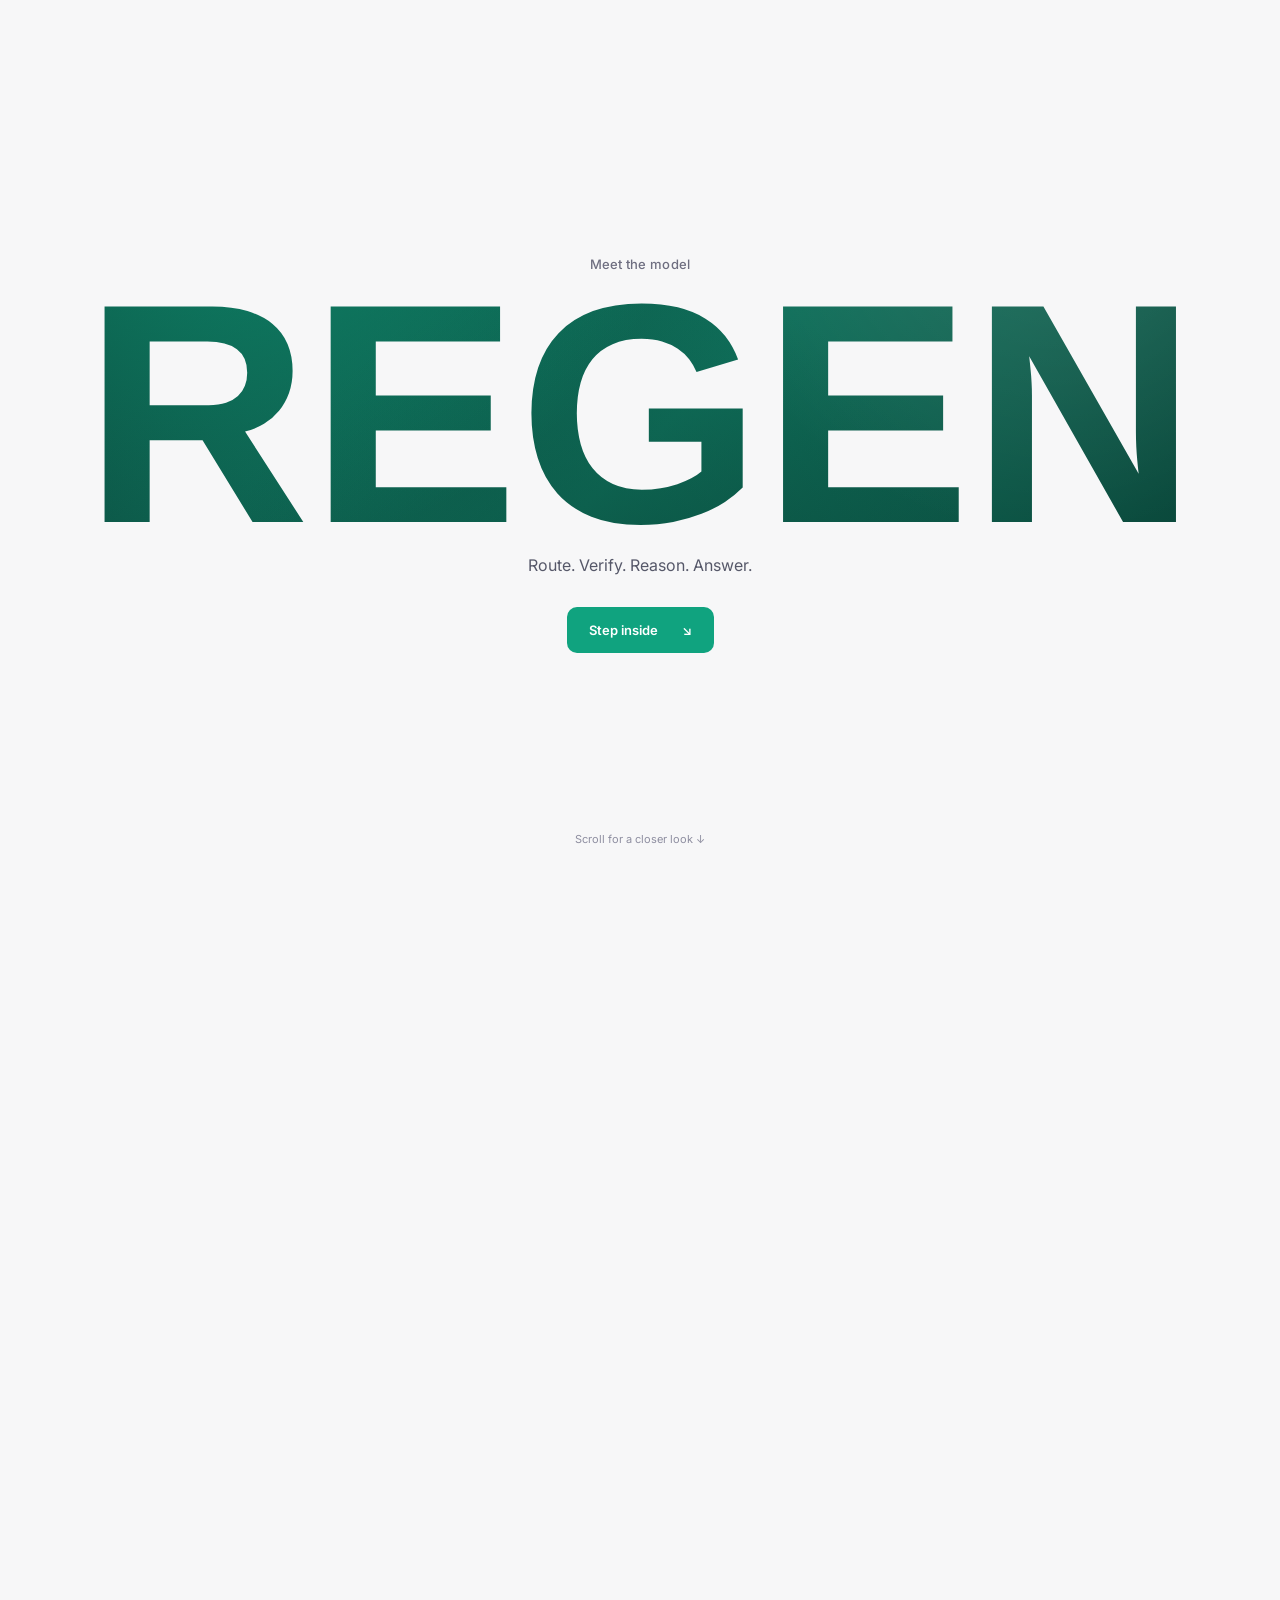
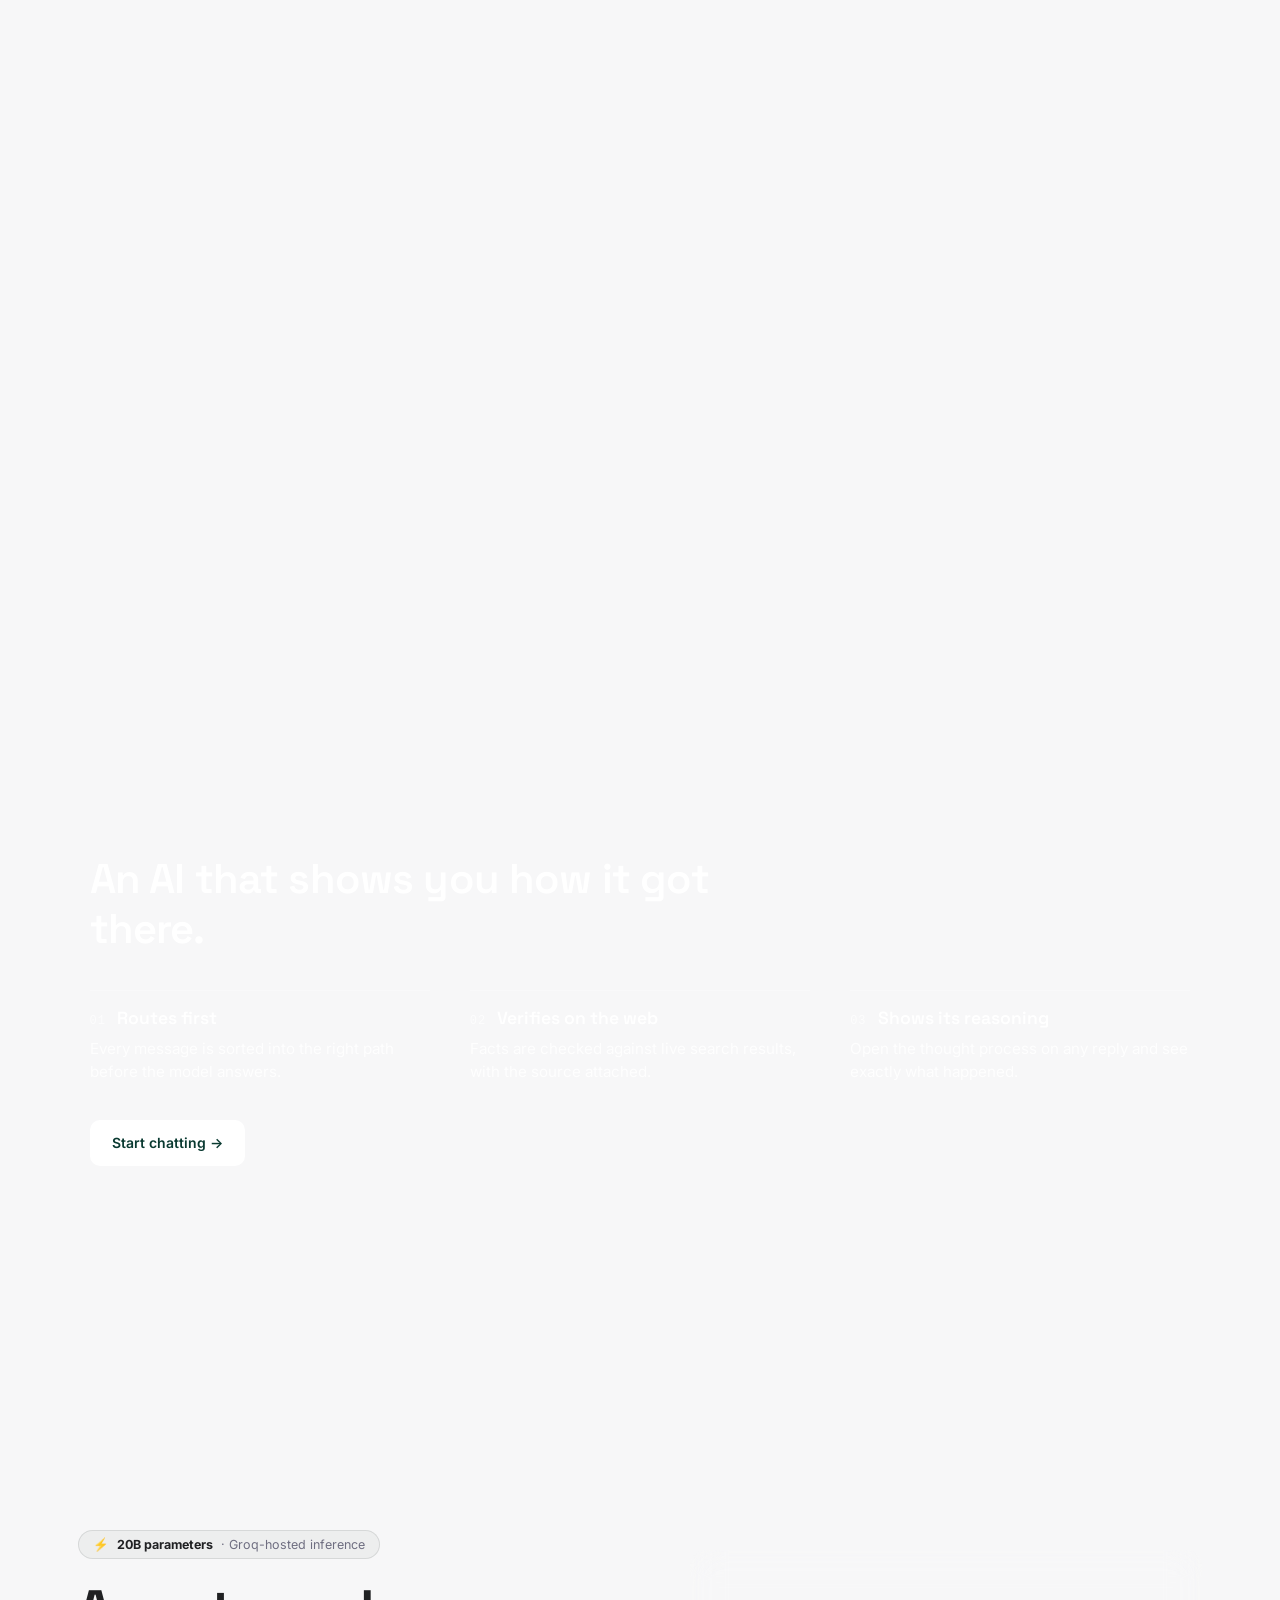
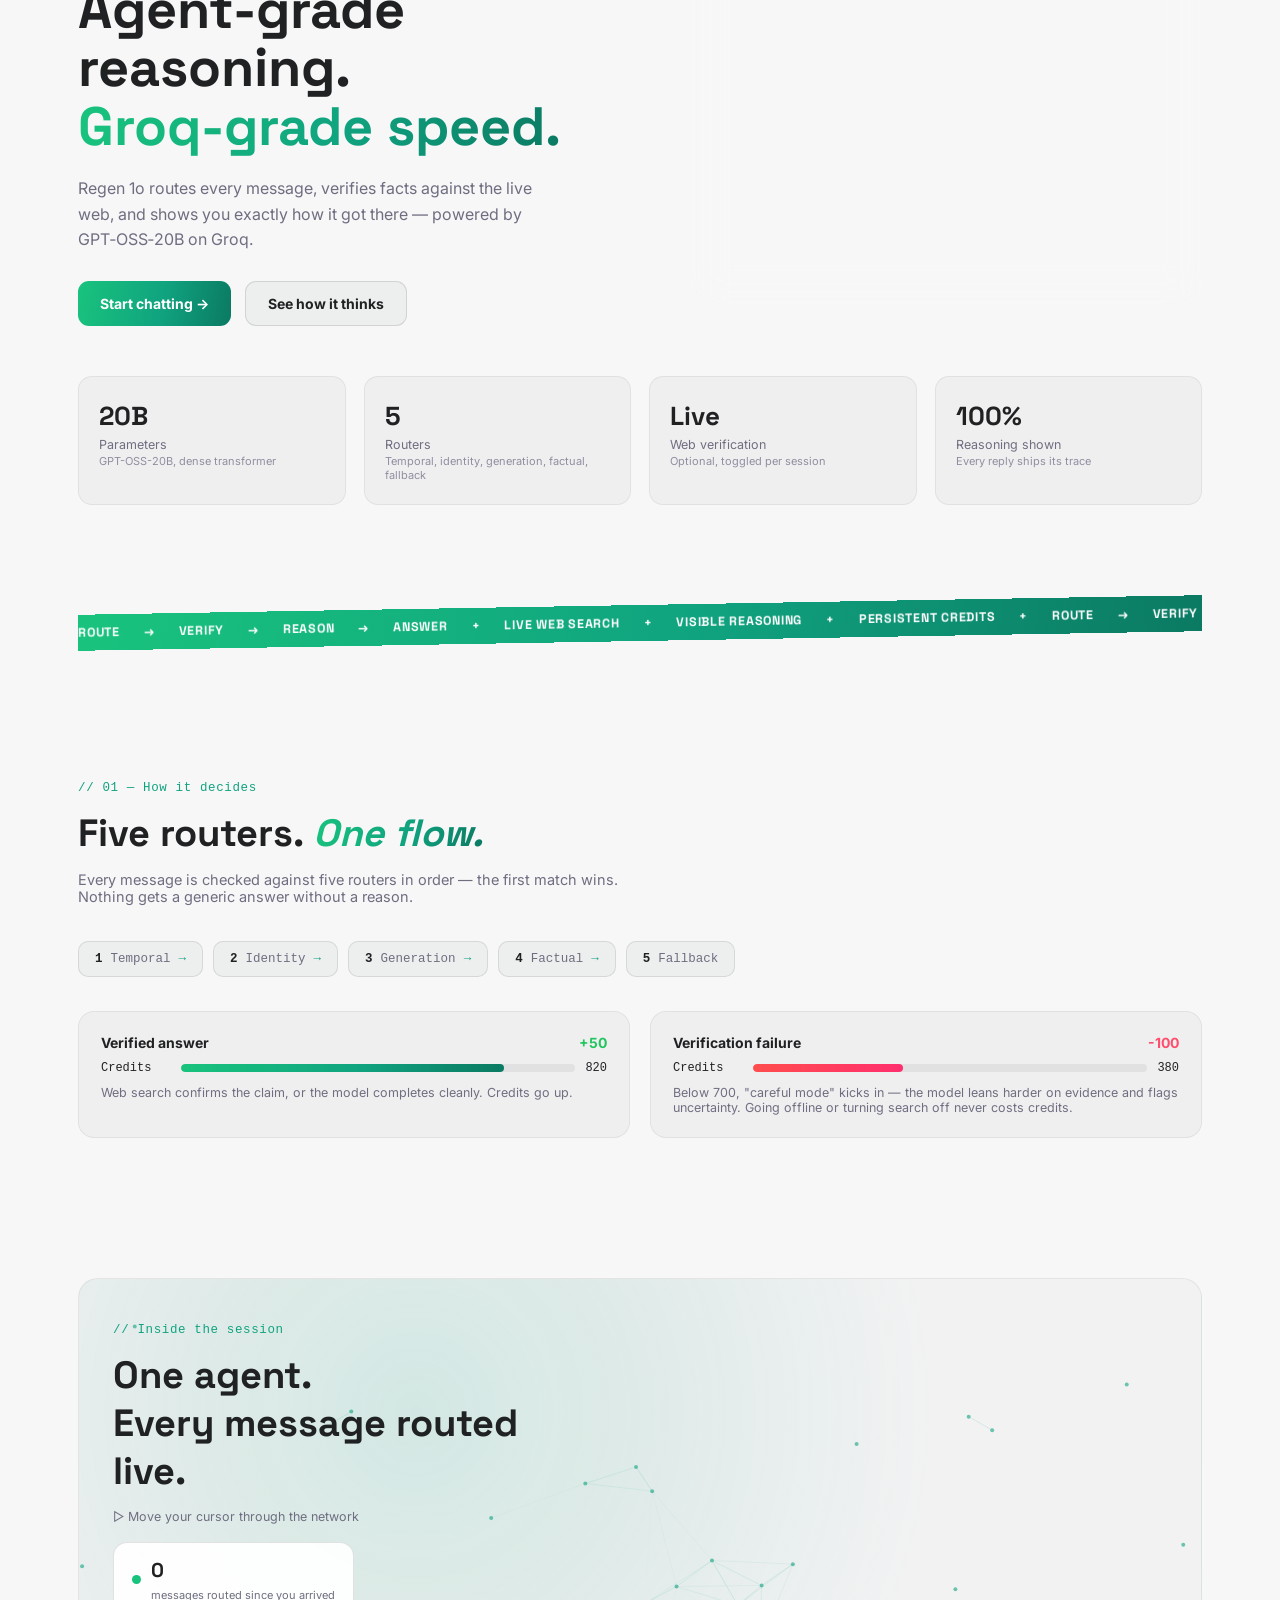
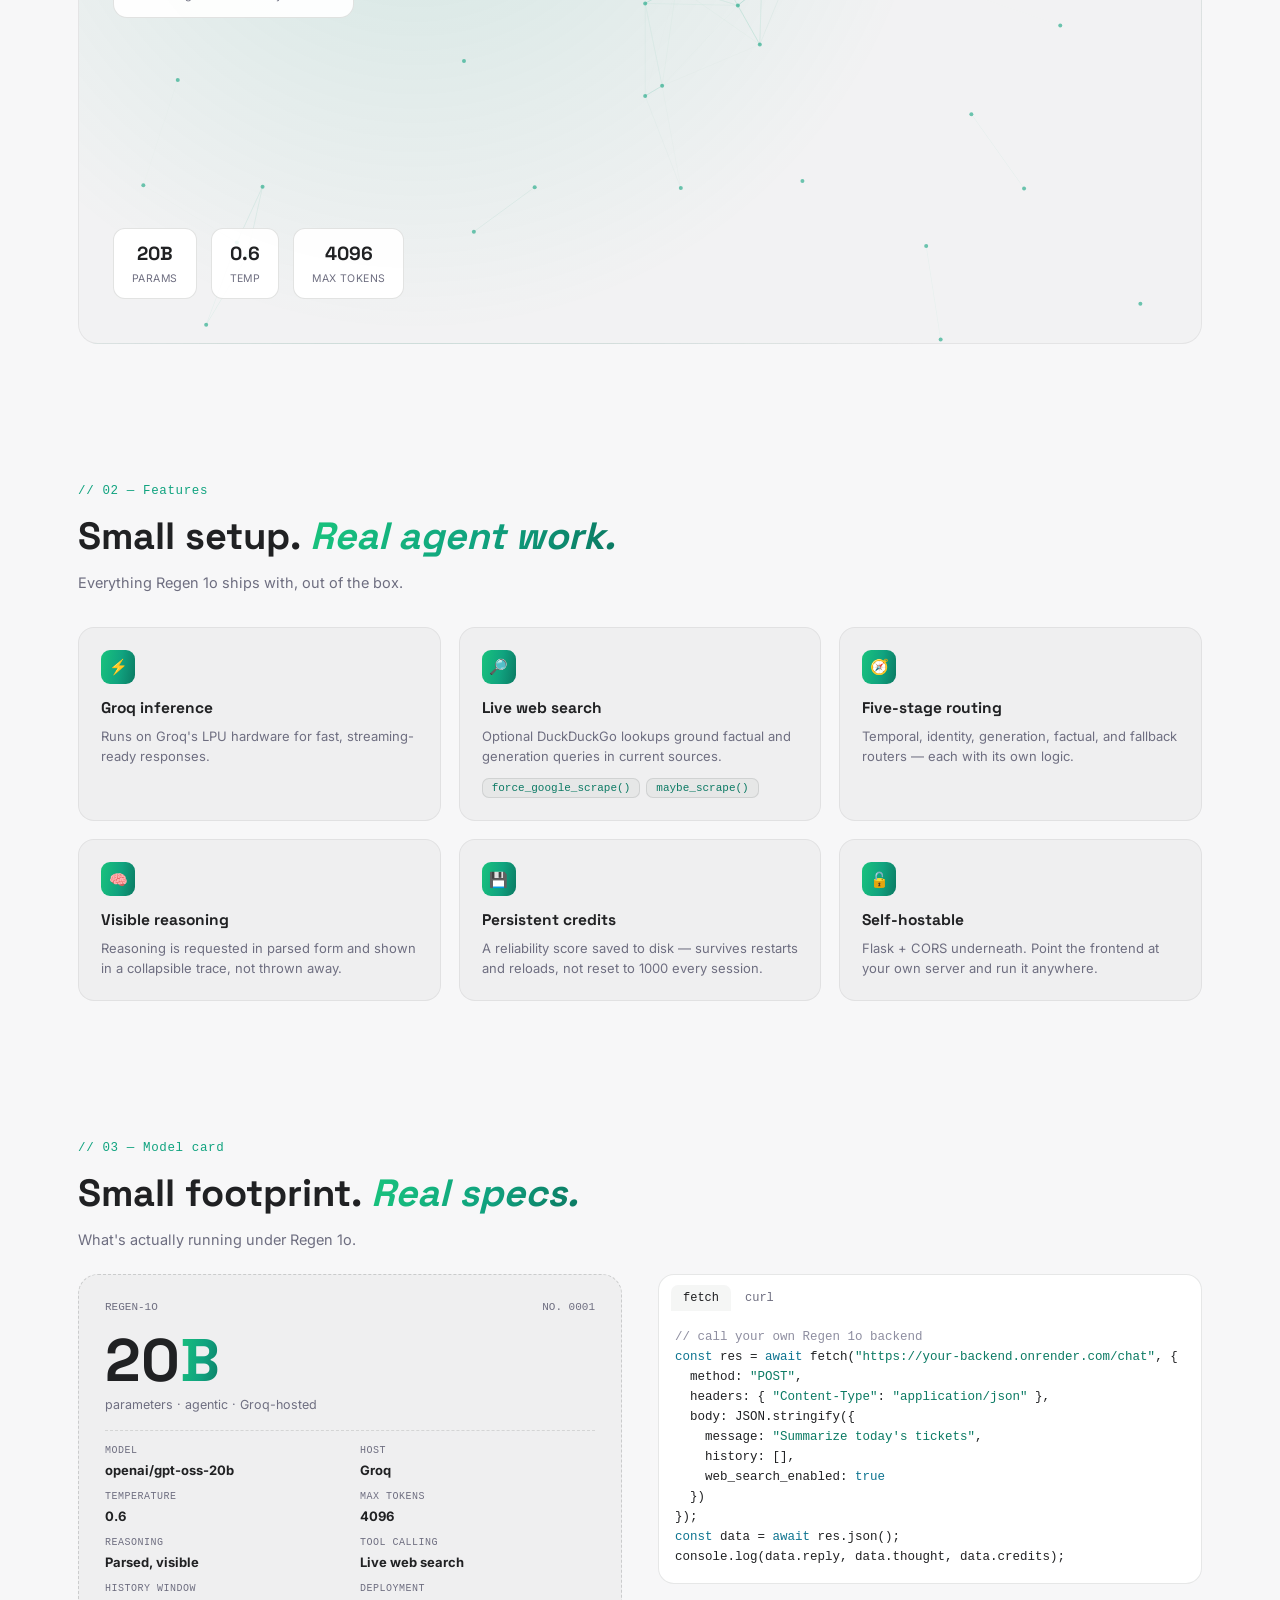
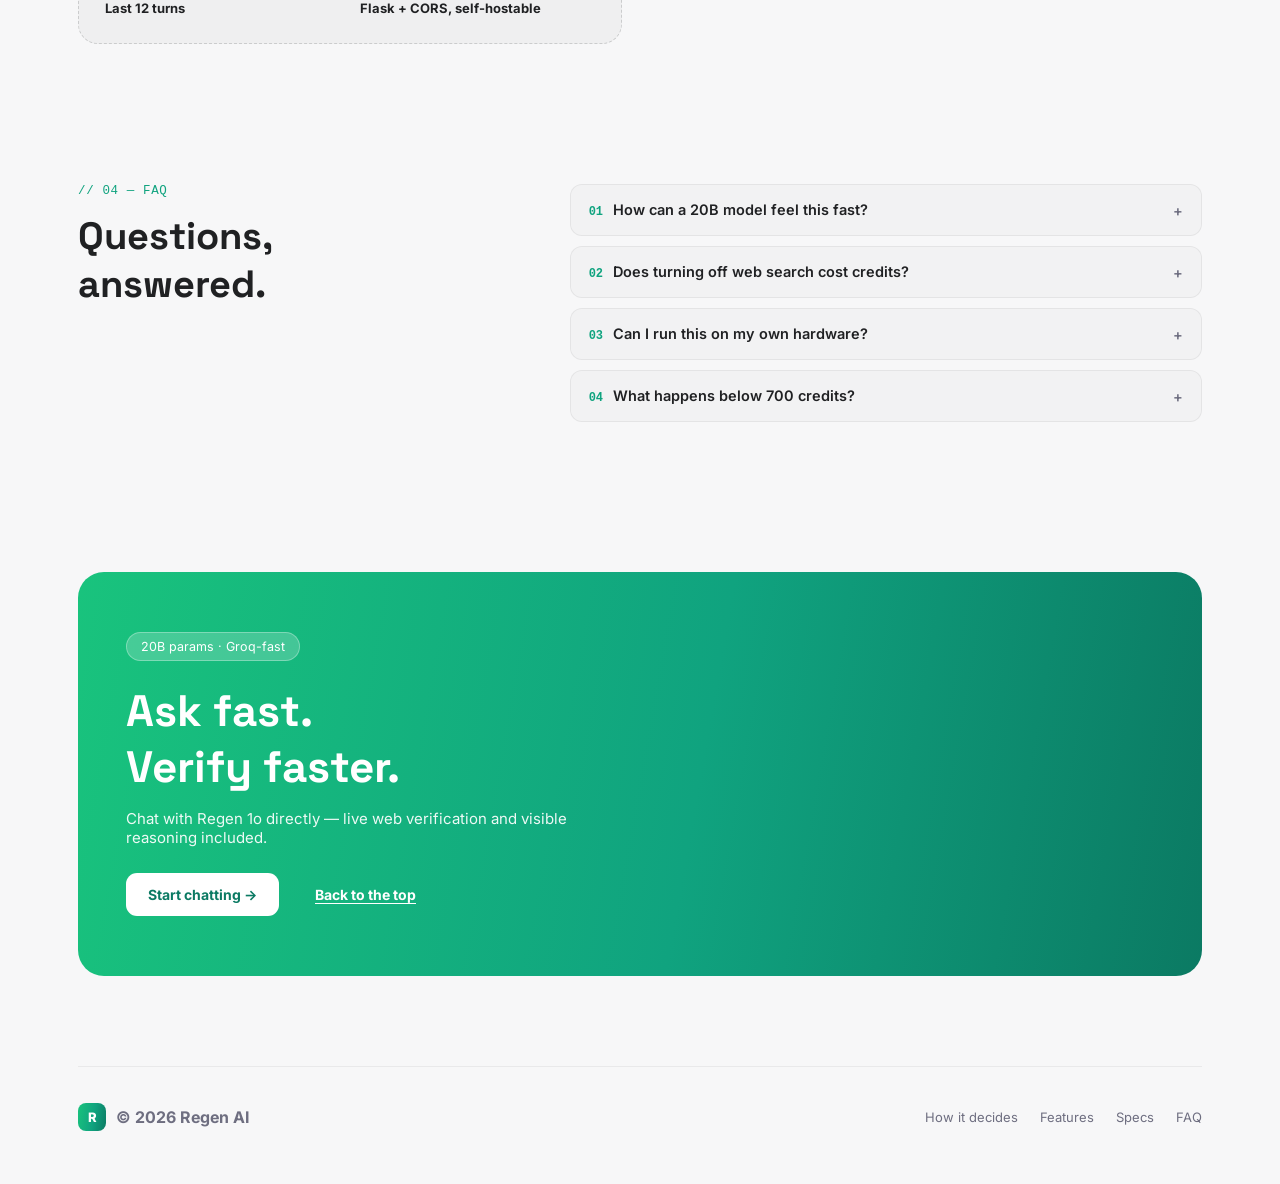
==== commit 28a1c28d: "Update index.html" ====
--- a/index.html
+++ b/index.html
@@ -22,11 +22,7 @@
 a{color:inherit;text-decoration:none;}
 img,canvas{display:block;}
 .wrap{max-width:1180px;margin:0 auto;padding:0 28px;}
-/*!-- Inside <head> --*/
-<link rel="stylesheet" href="Style.css">
-
-/*-- Right before </body> -->*/
-<script src="main.js"></script>
+
 /* ---------- NAV ---------- */
 header{position:sticky;top:0;z-index:50;background:rgba(255,255,255,.82);backdrop-filter:blur(16px);border-bottom:1px solid rgba(16,24,20,.06);}
 nav{display:flex;align-items:center;justify-content:space-between;padding:16px 28px;max-width:1180px;margin:0 auto;}
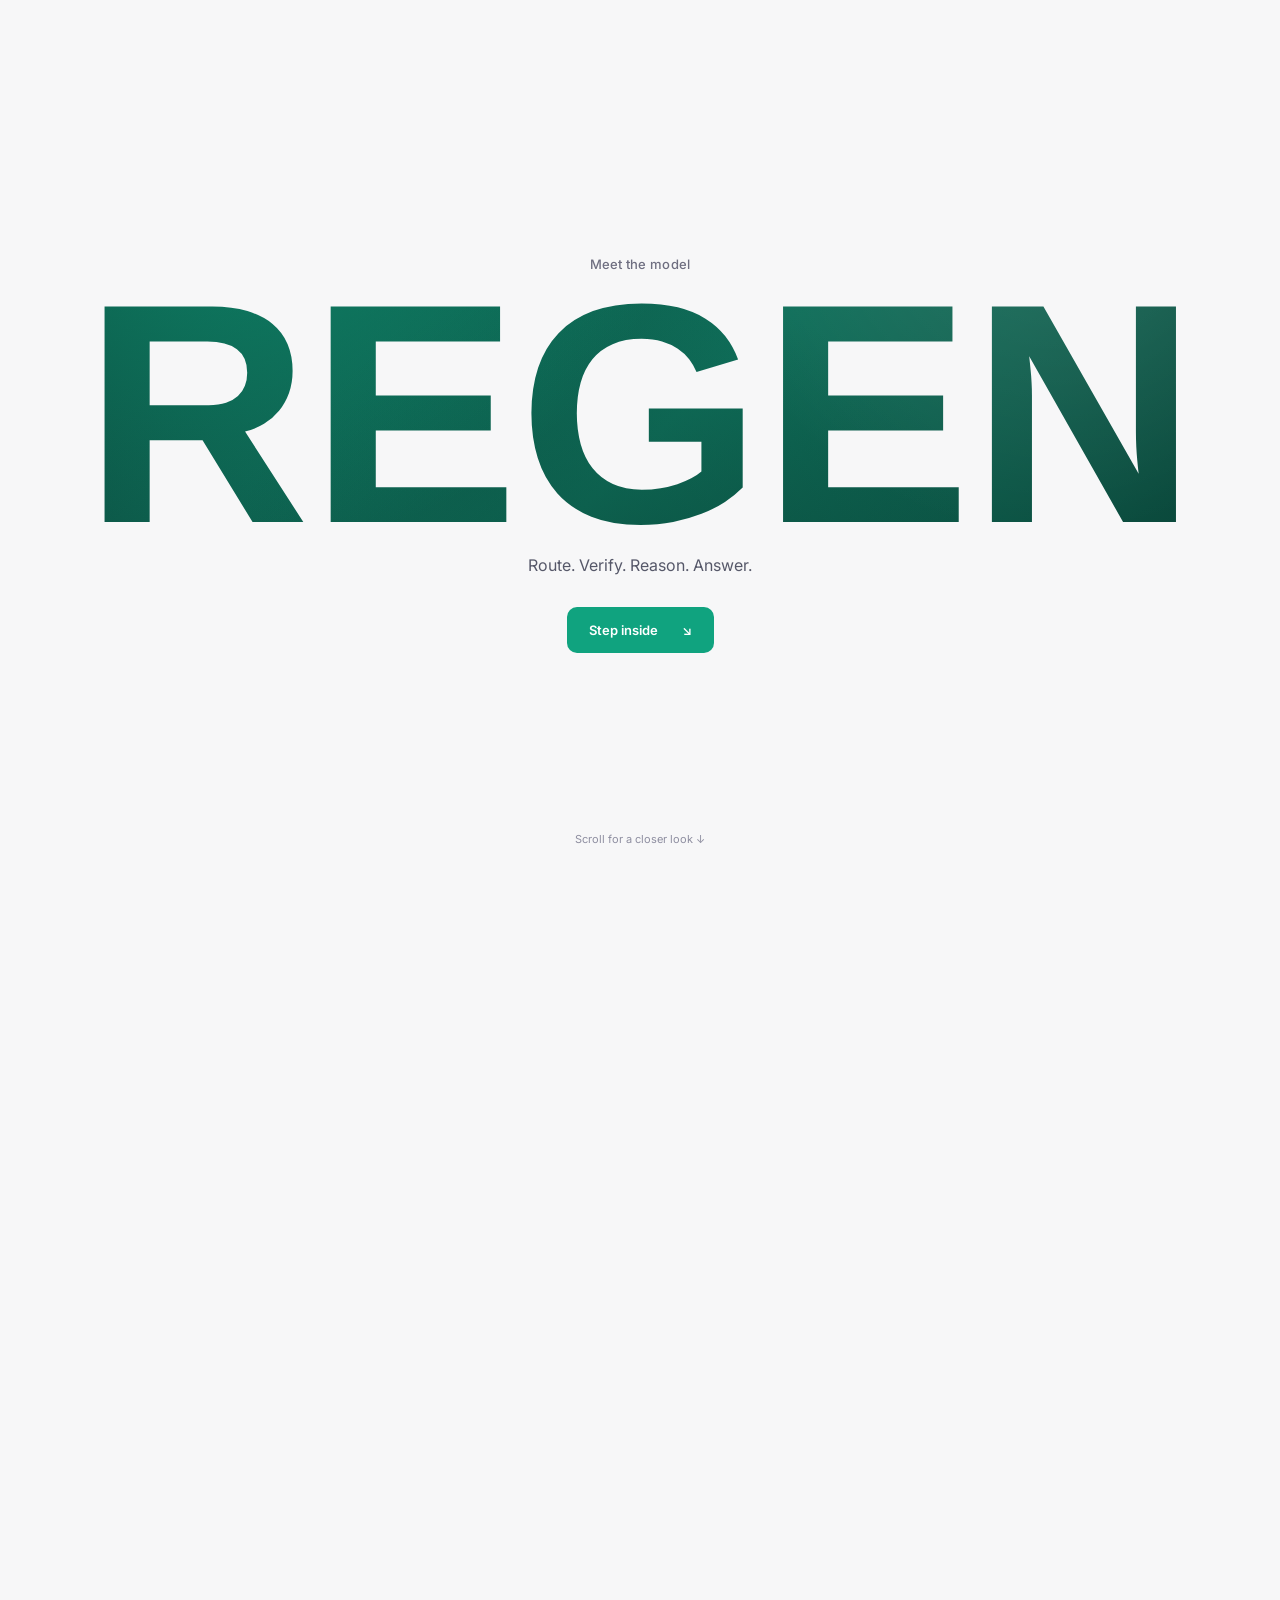
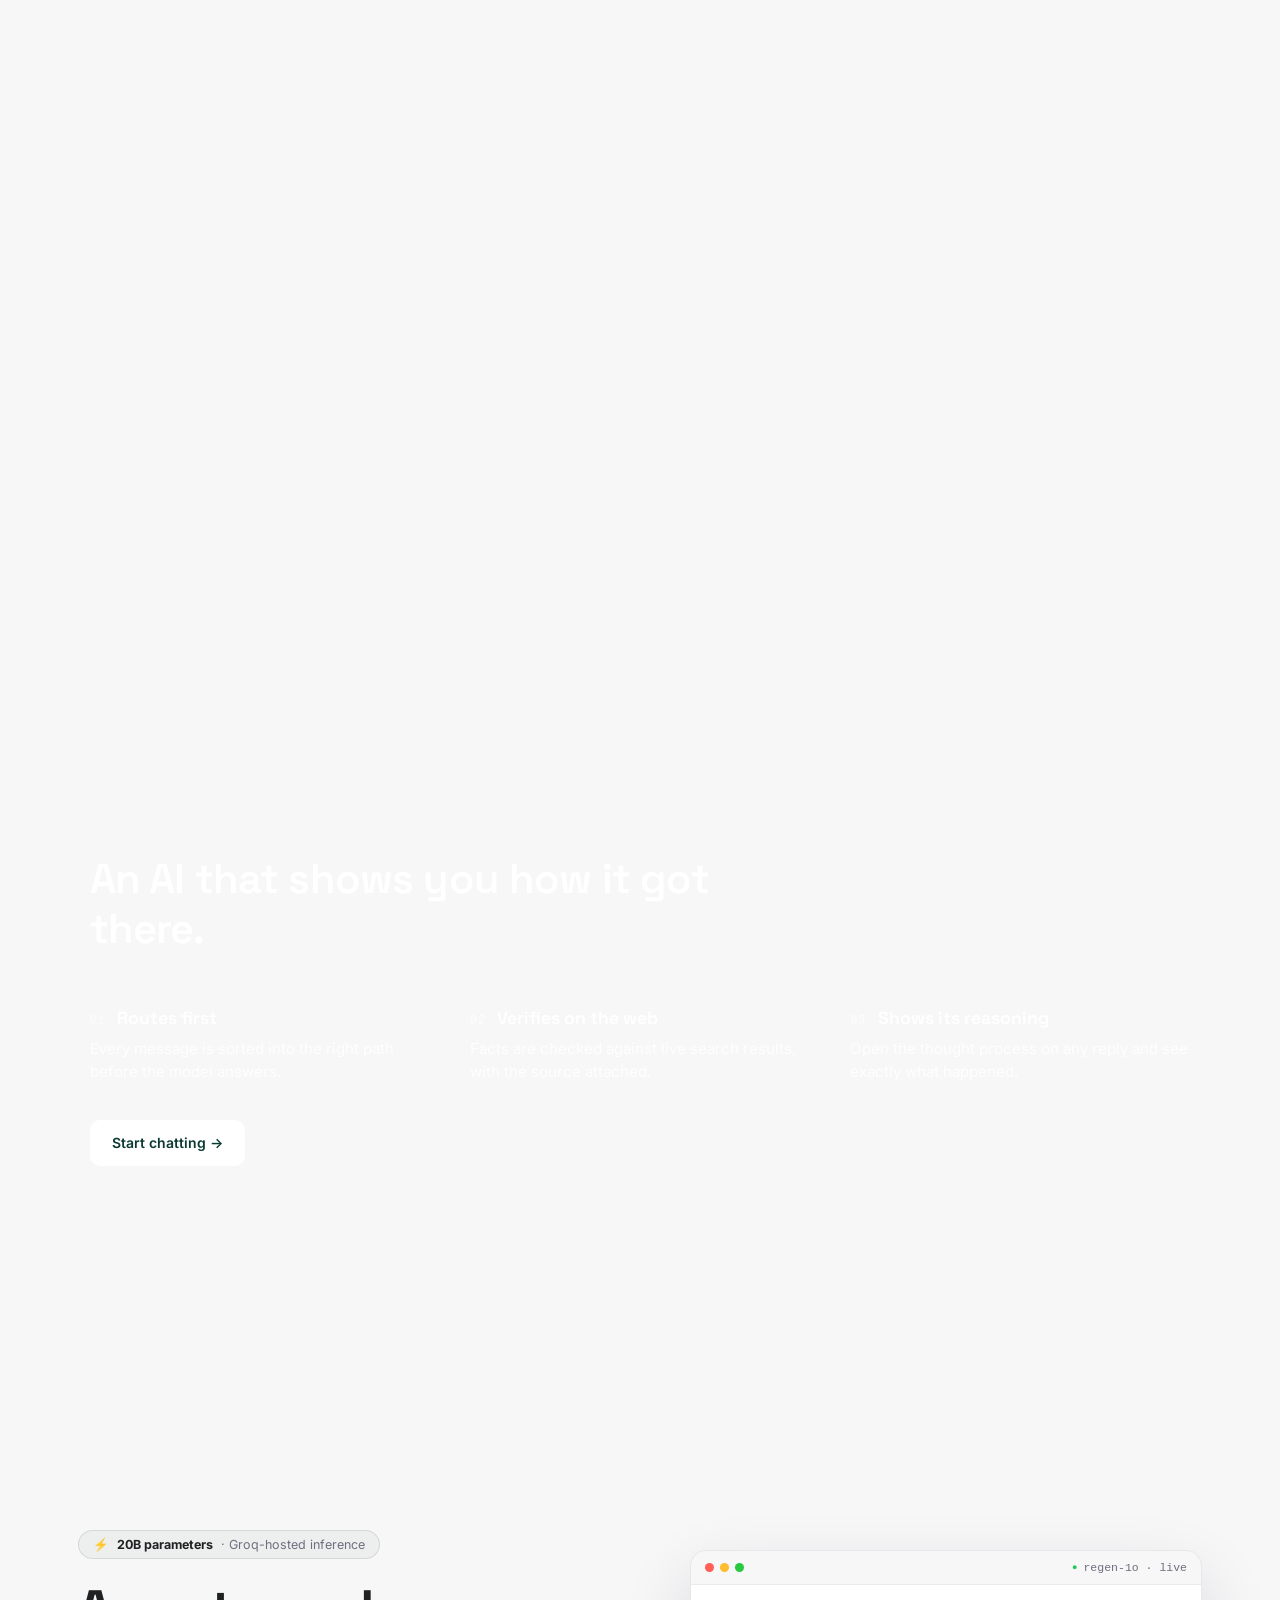
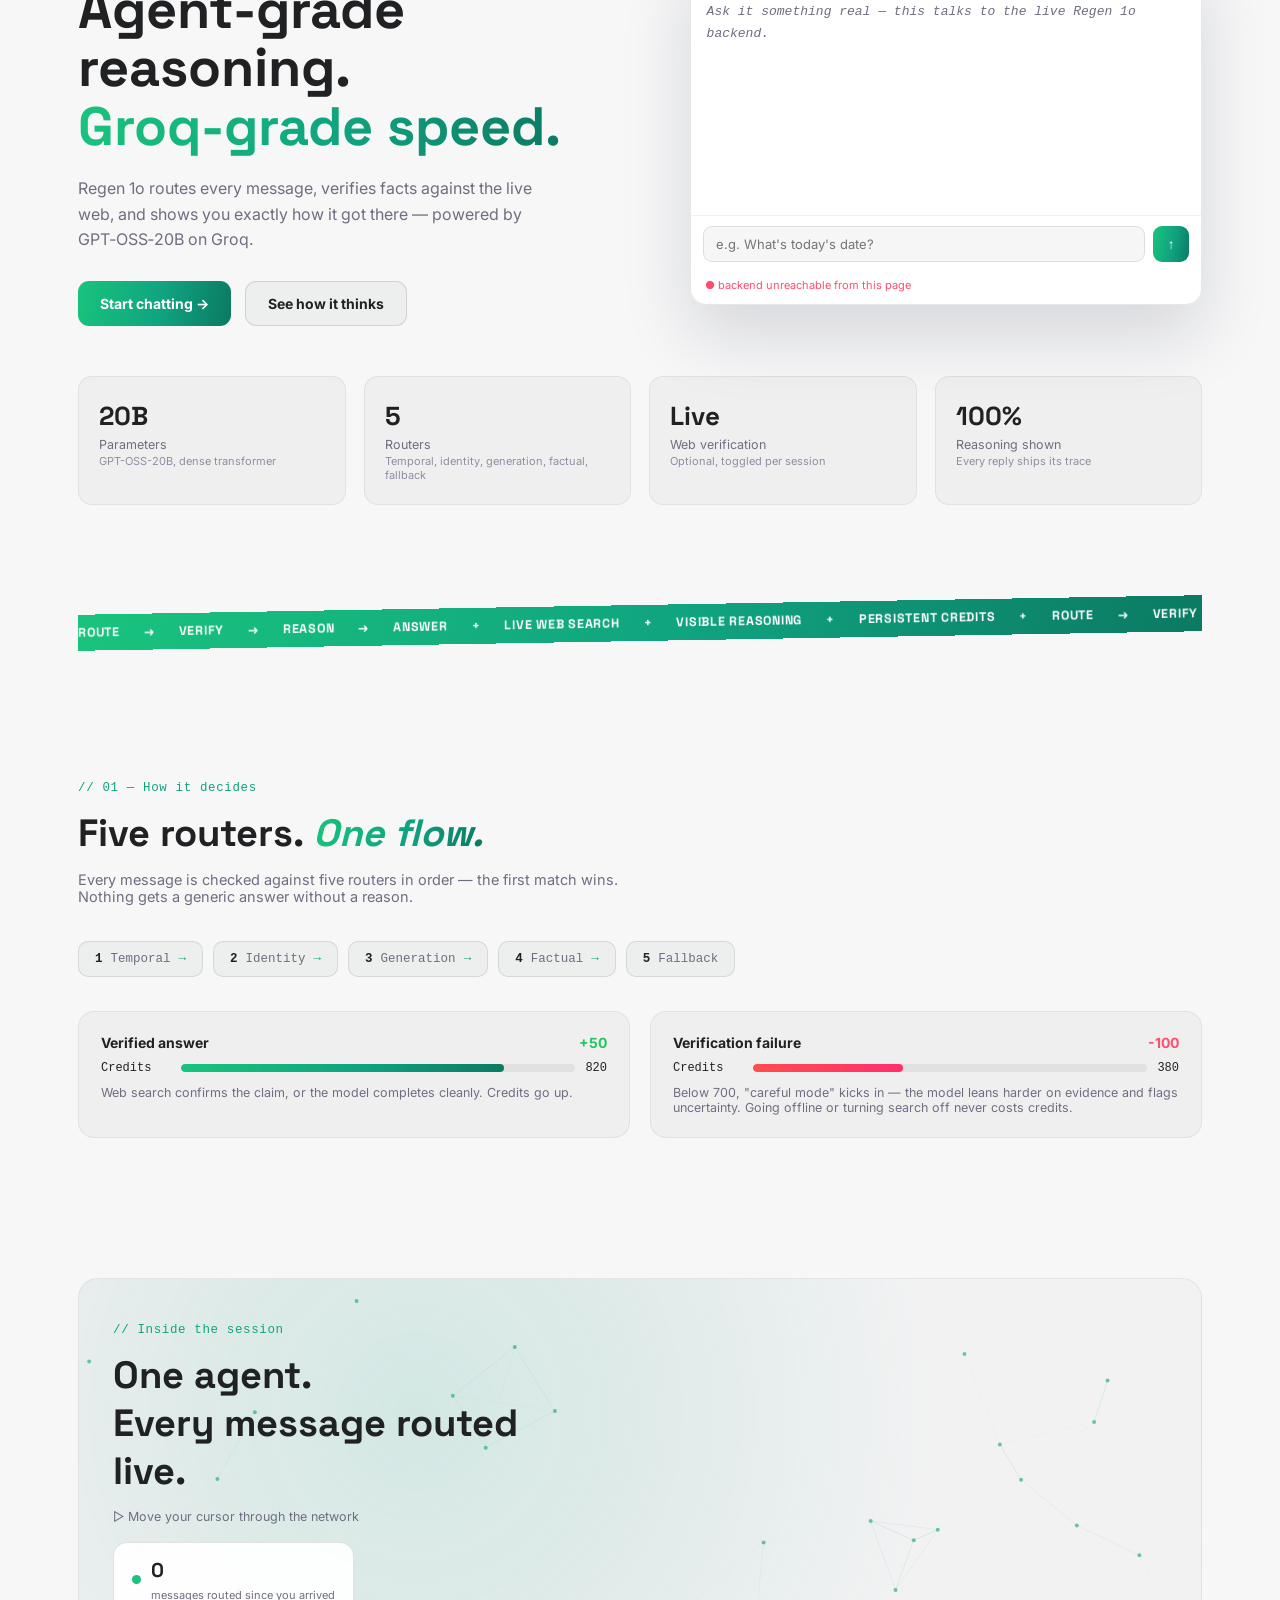
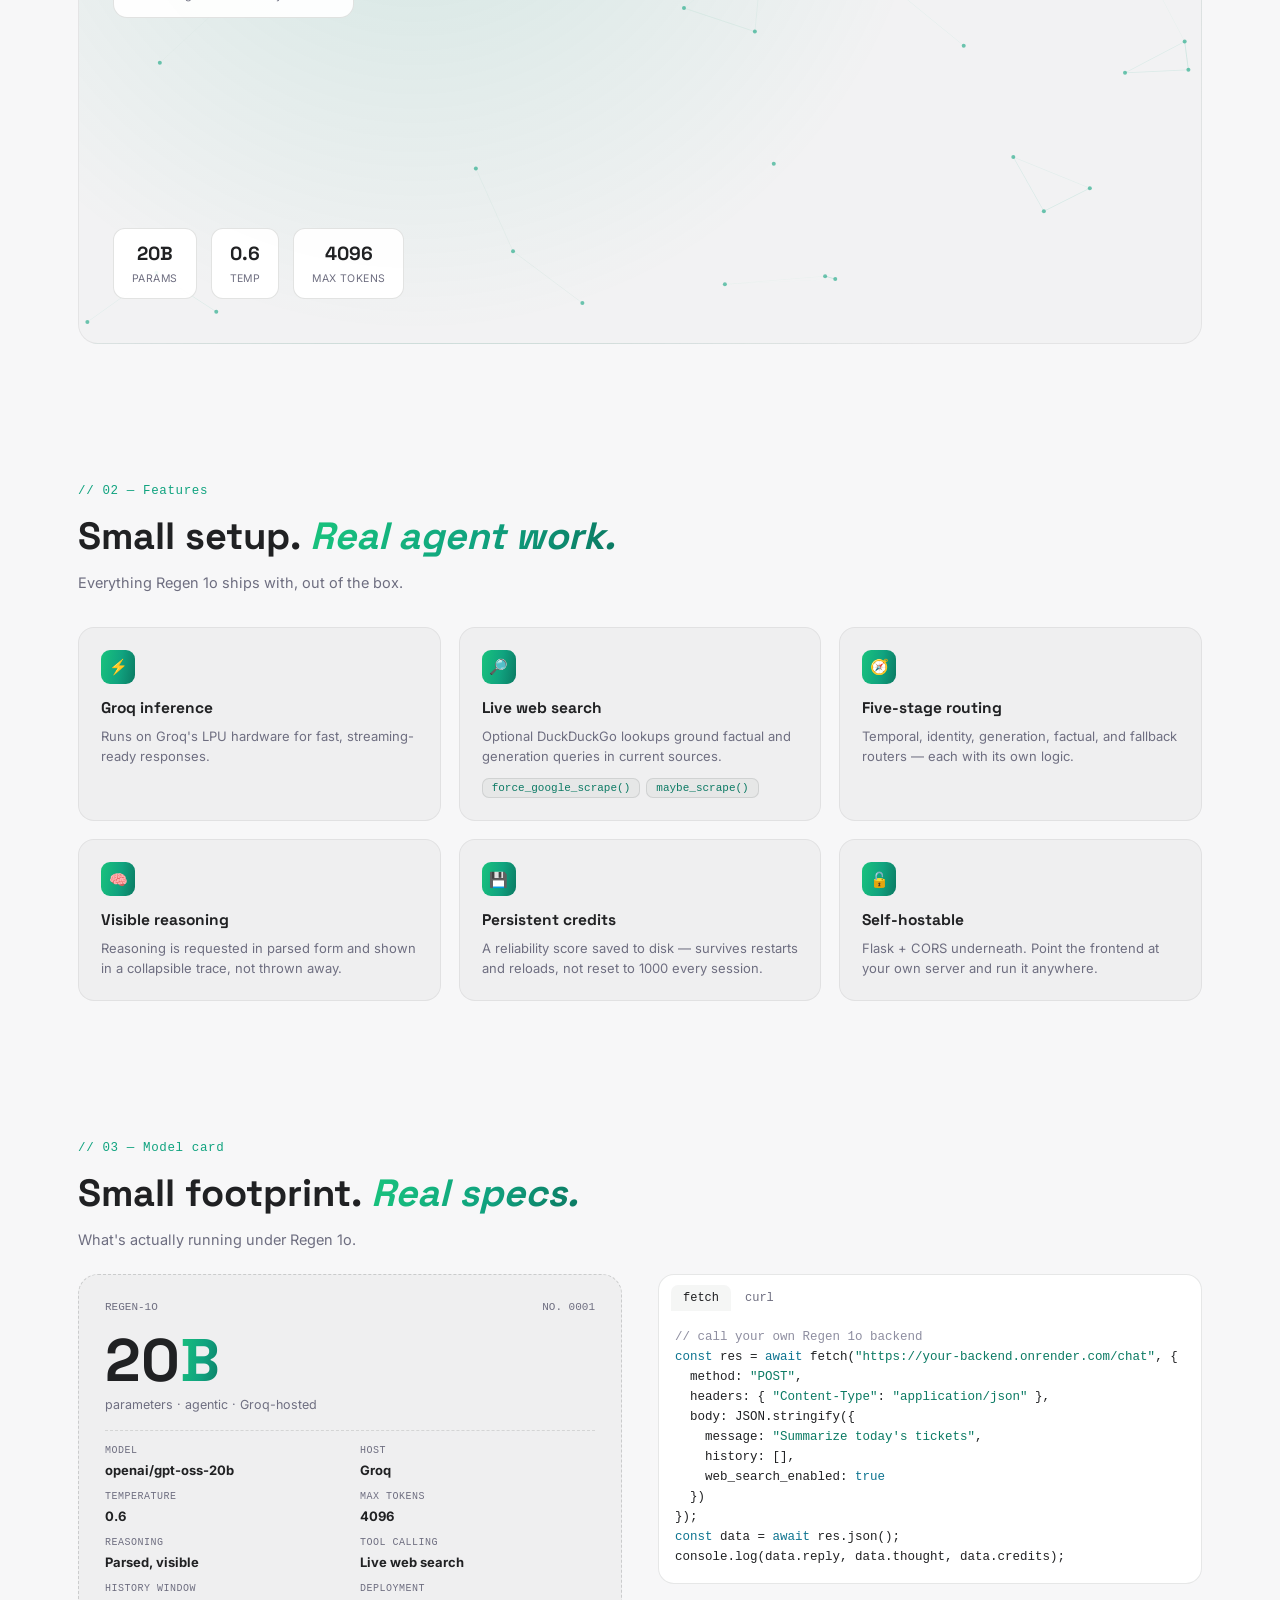
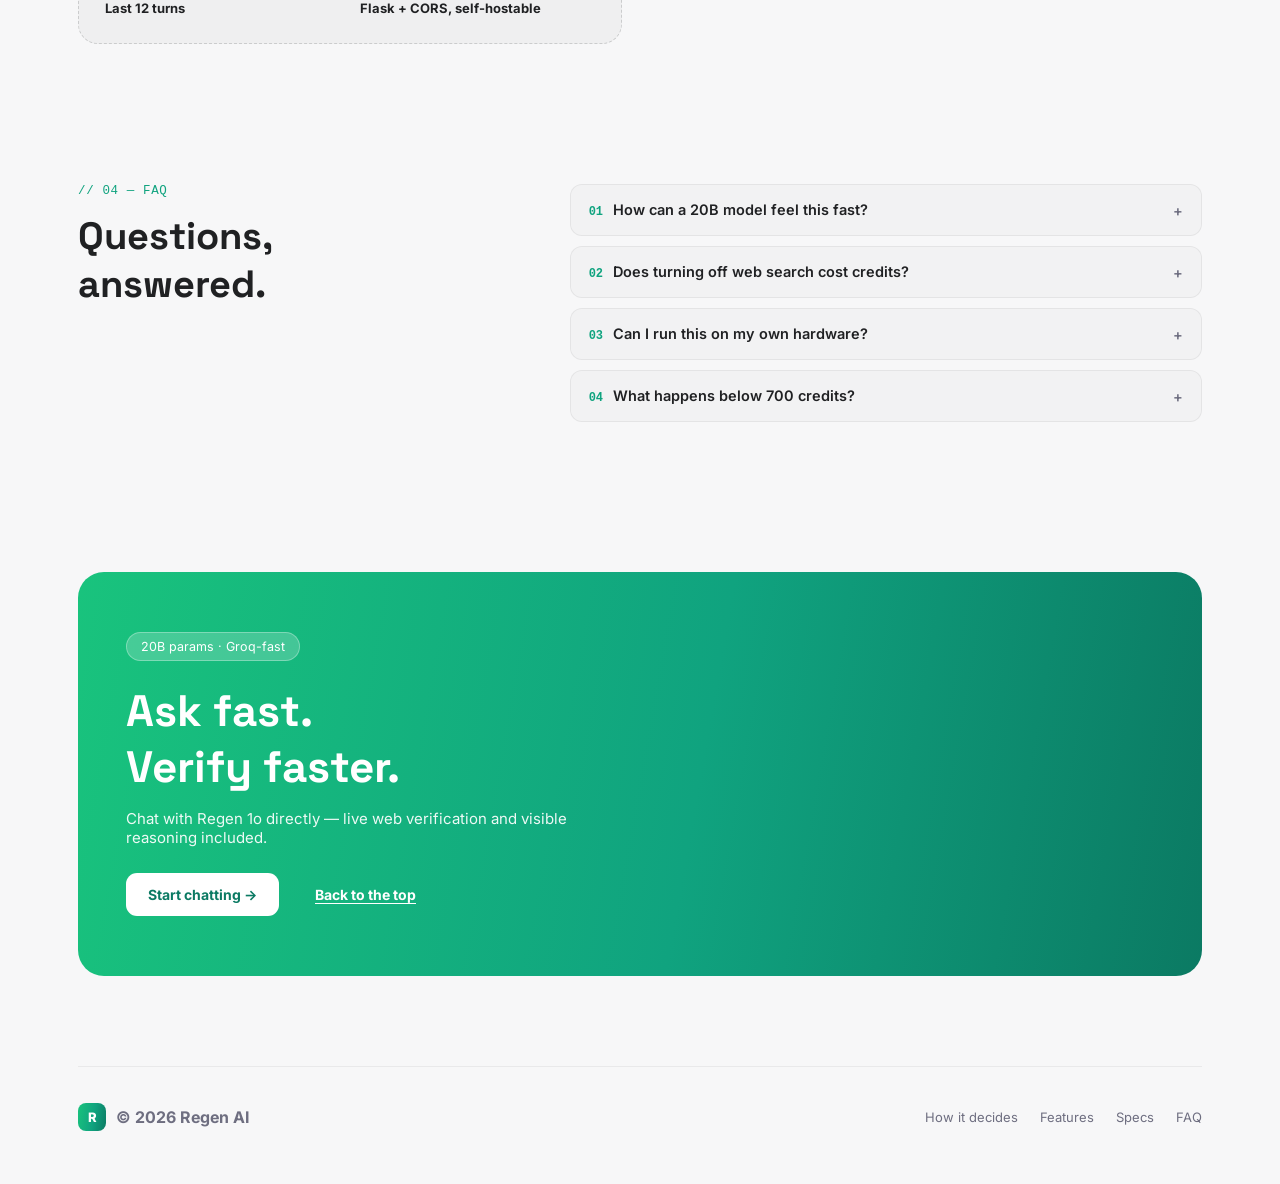
==== commit 7974ca46: "Update API_URL to new backend endpoint" ====
--- a/index.html
+++ b/index.html
@@ -1028,7 +1028,7 @@
 // Live hero terminal — talks to the real Regen 1o backend.
 // Change API_URL if you deploy the backend somewhere else.
 // ---------------------------------------------------------------------
-const API_URL = "https://justtalk-1-1-alpha-1.onrender.com/chat";
+const API_URL = "https://justtalk-1o.onrender.com/chat";
 let termHistory = [];
 let msgCount = 0;
 
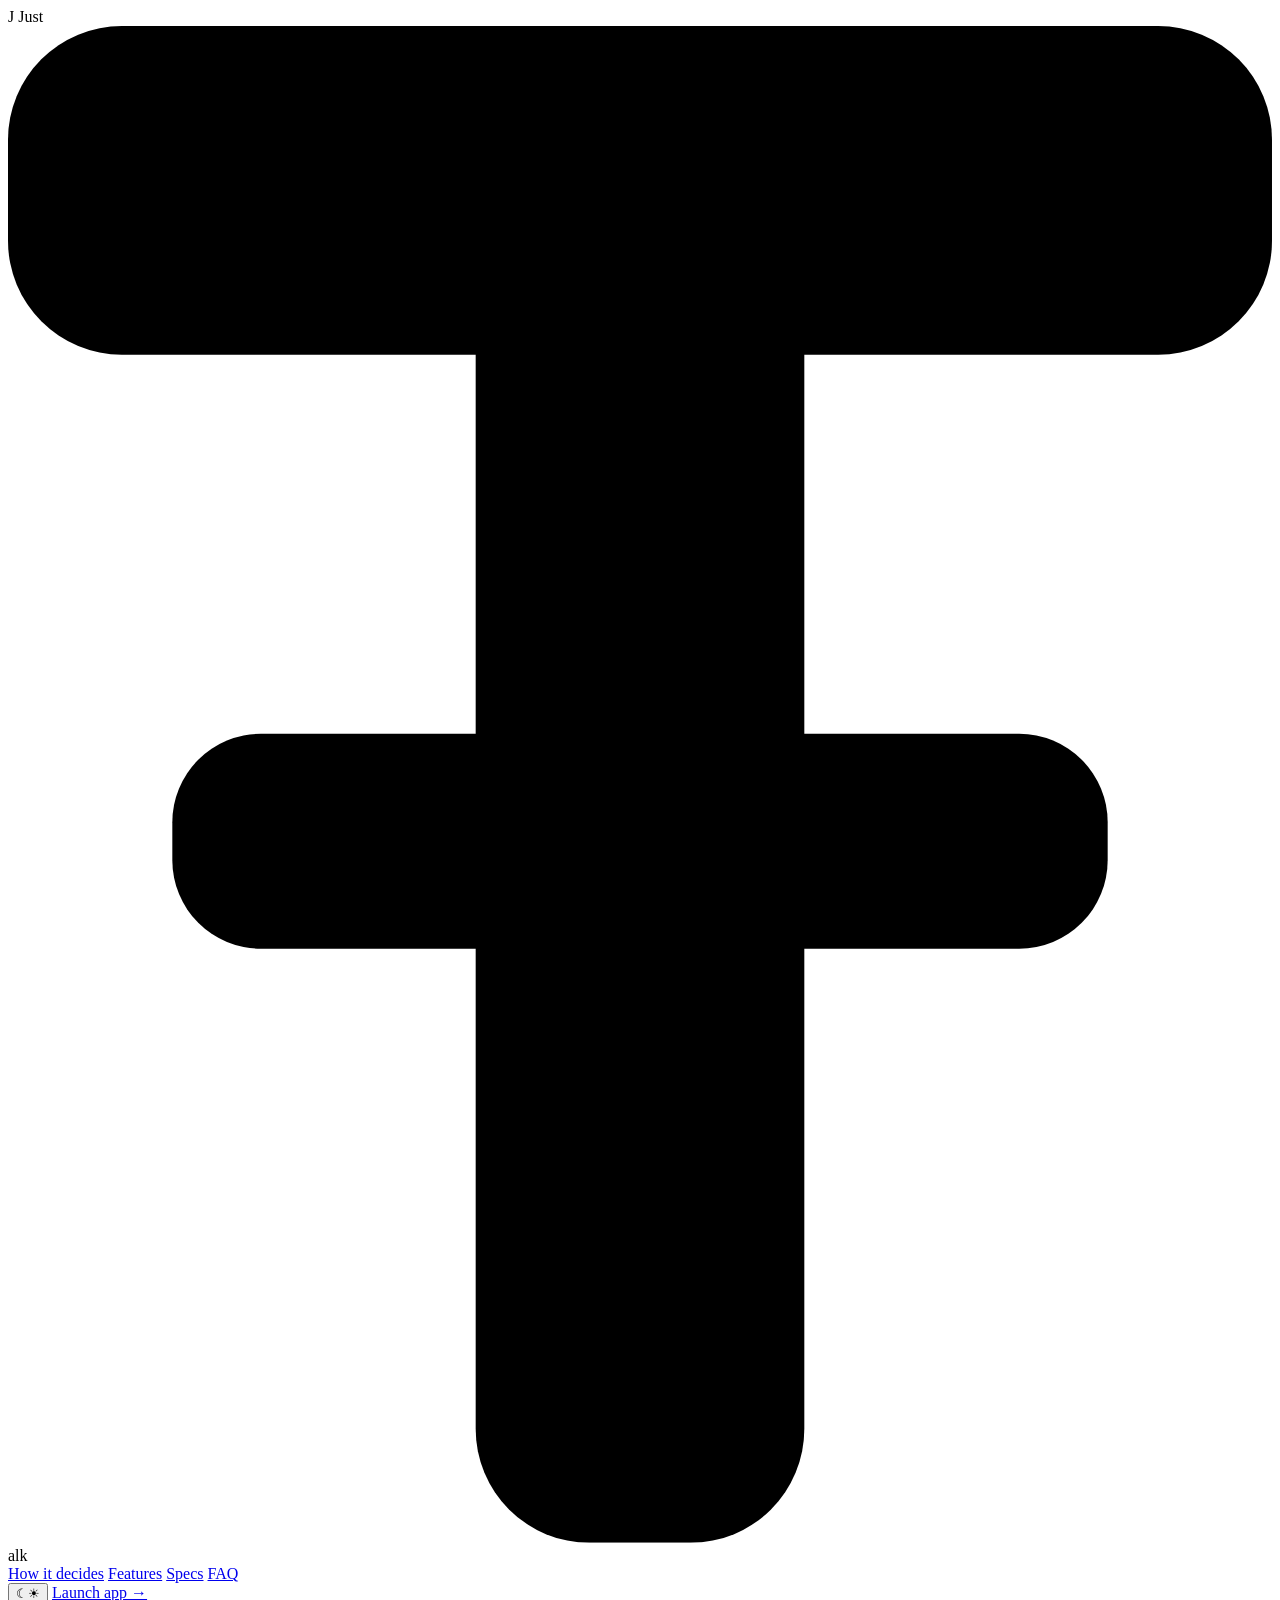
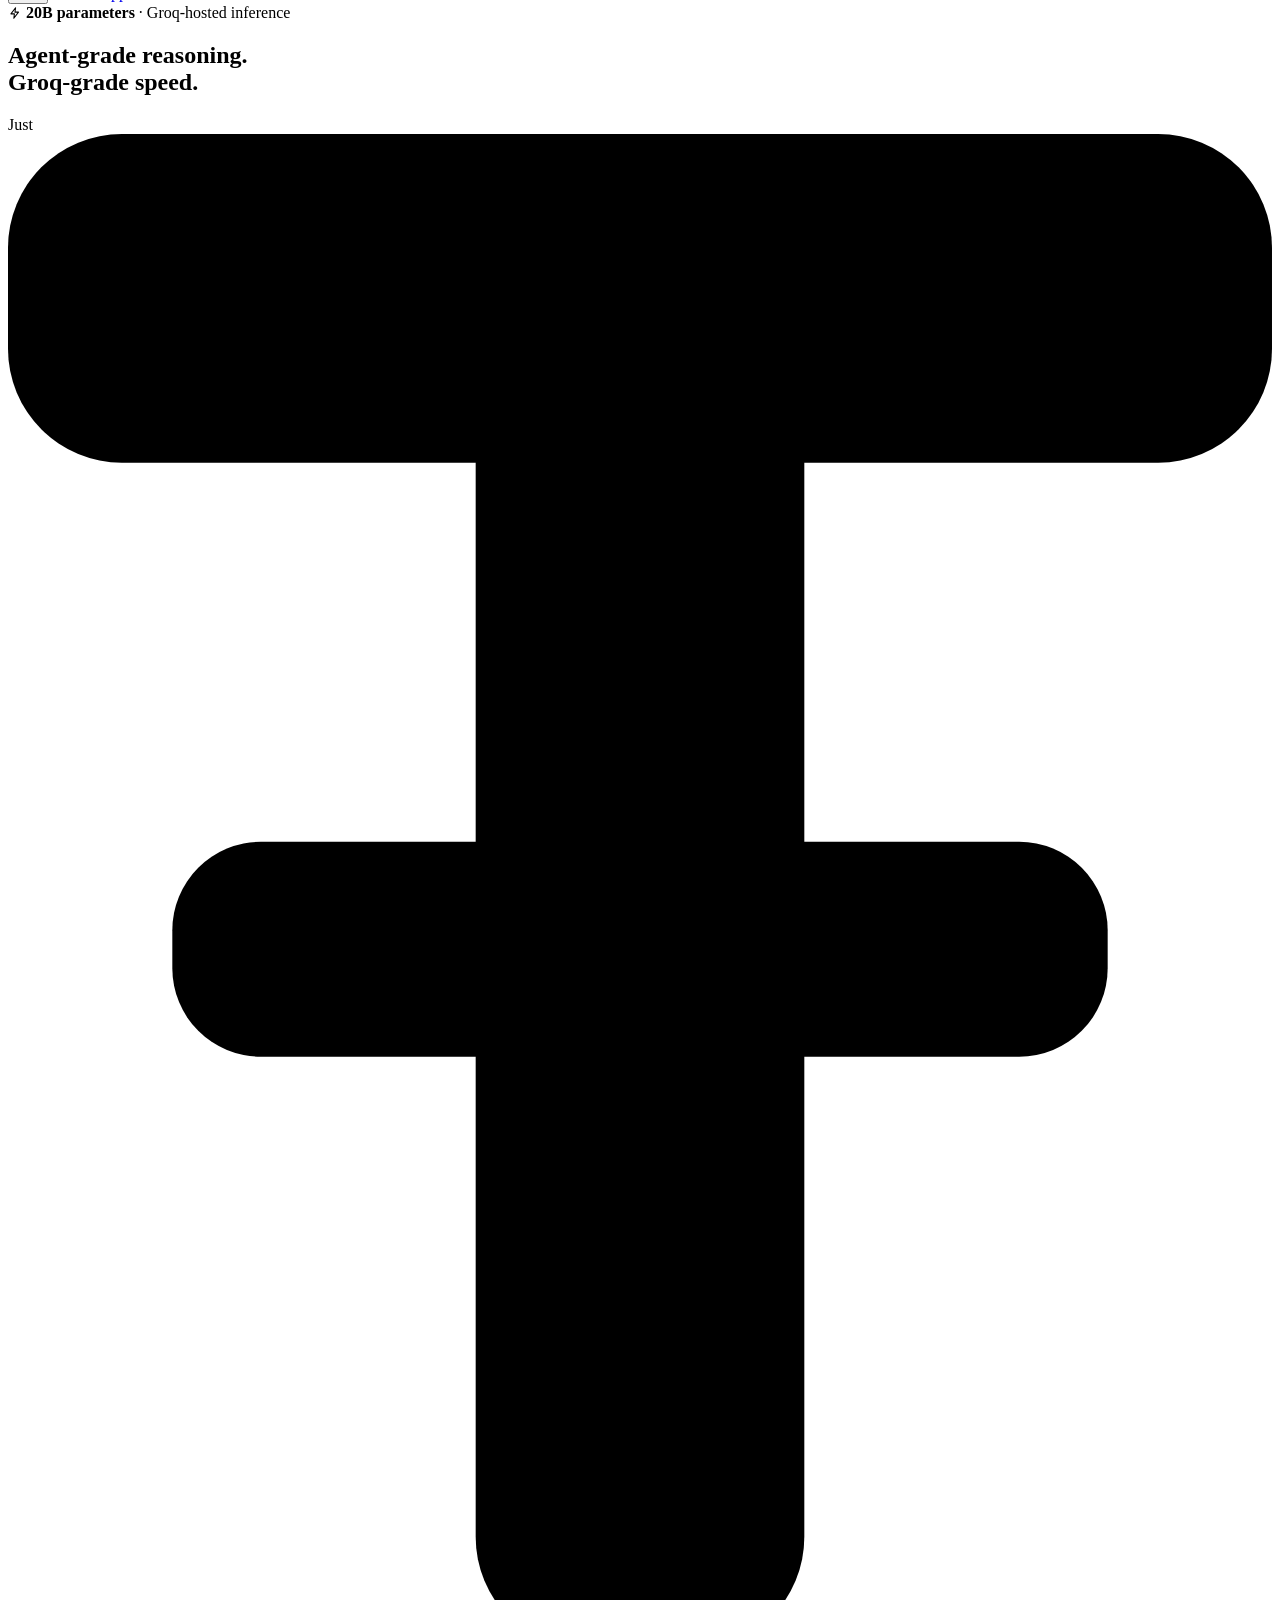
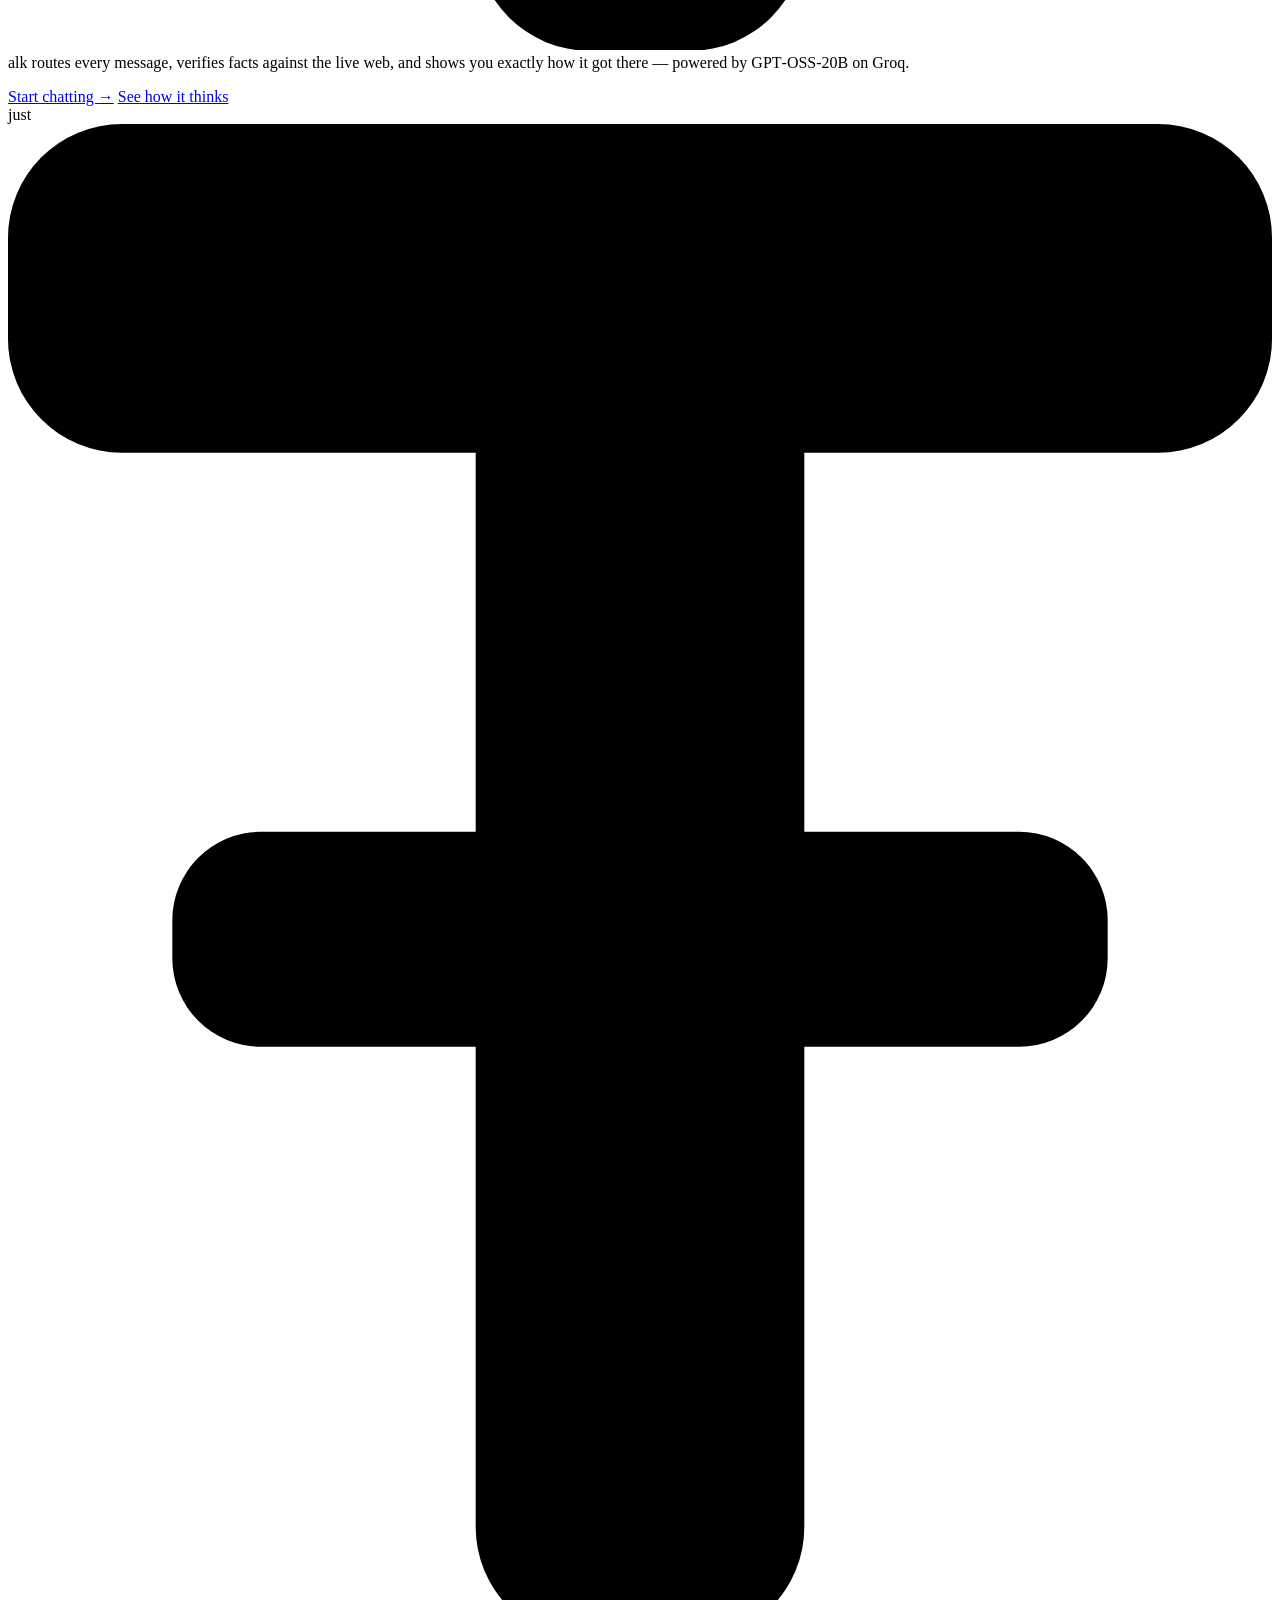
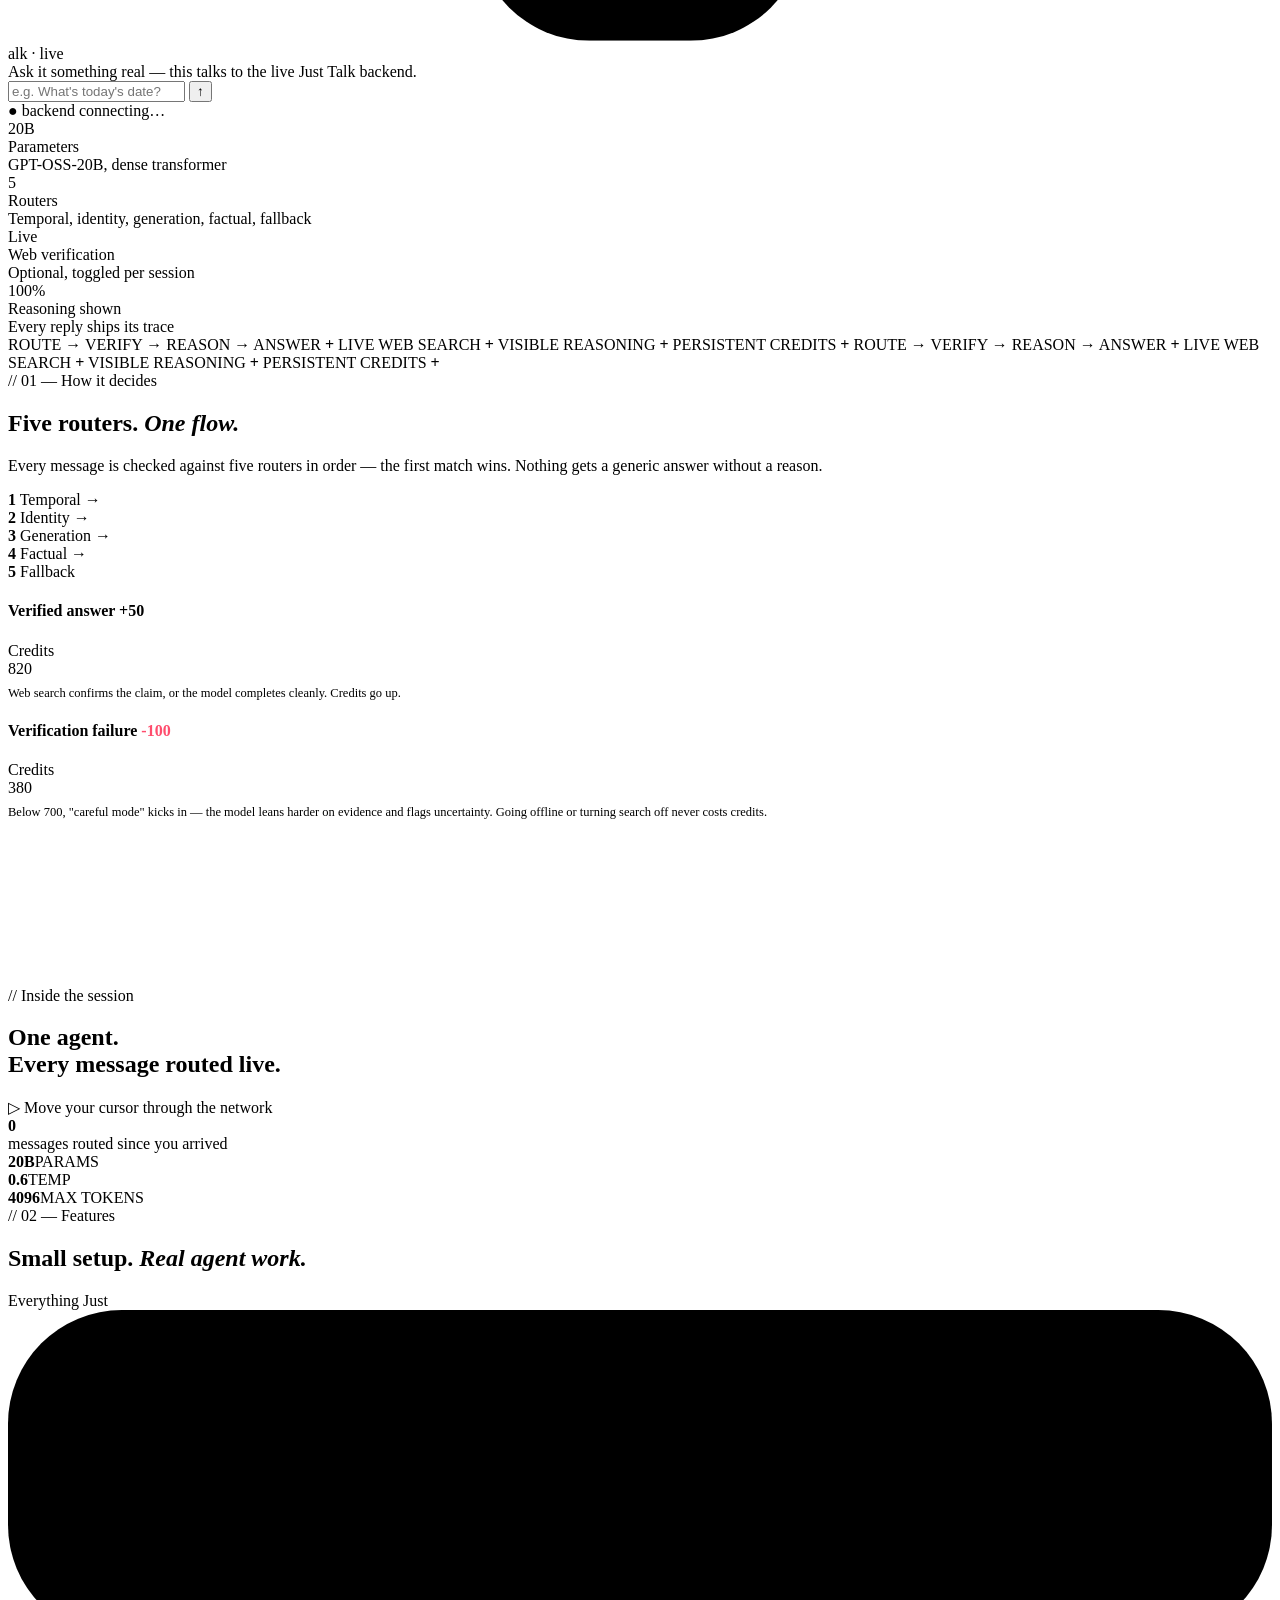
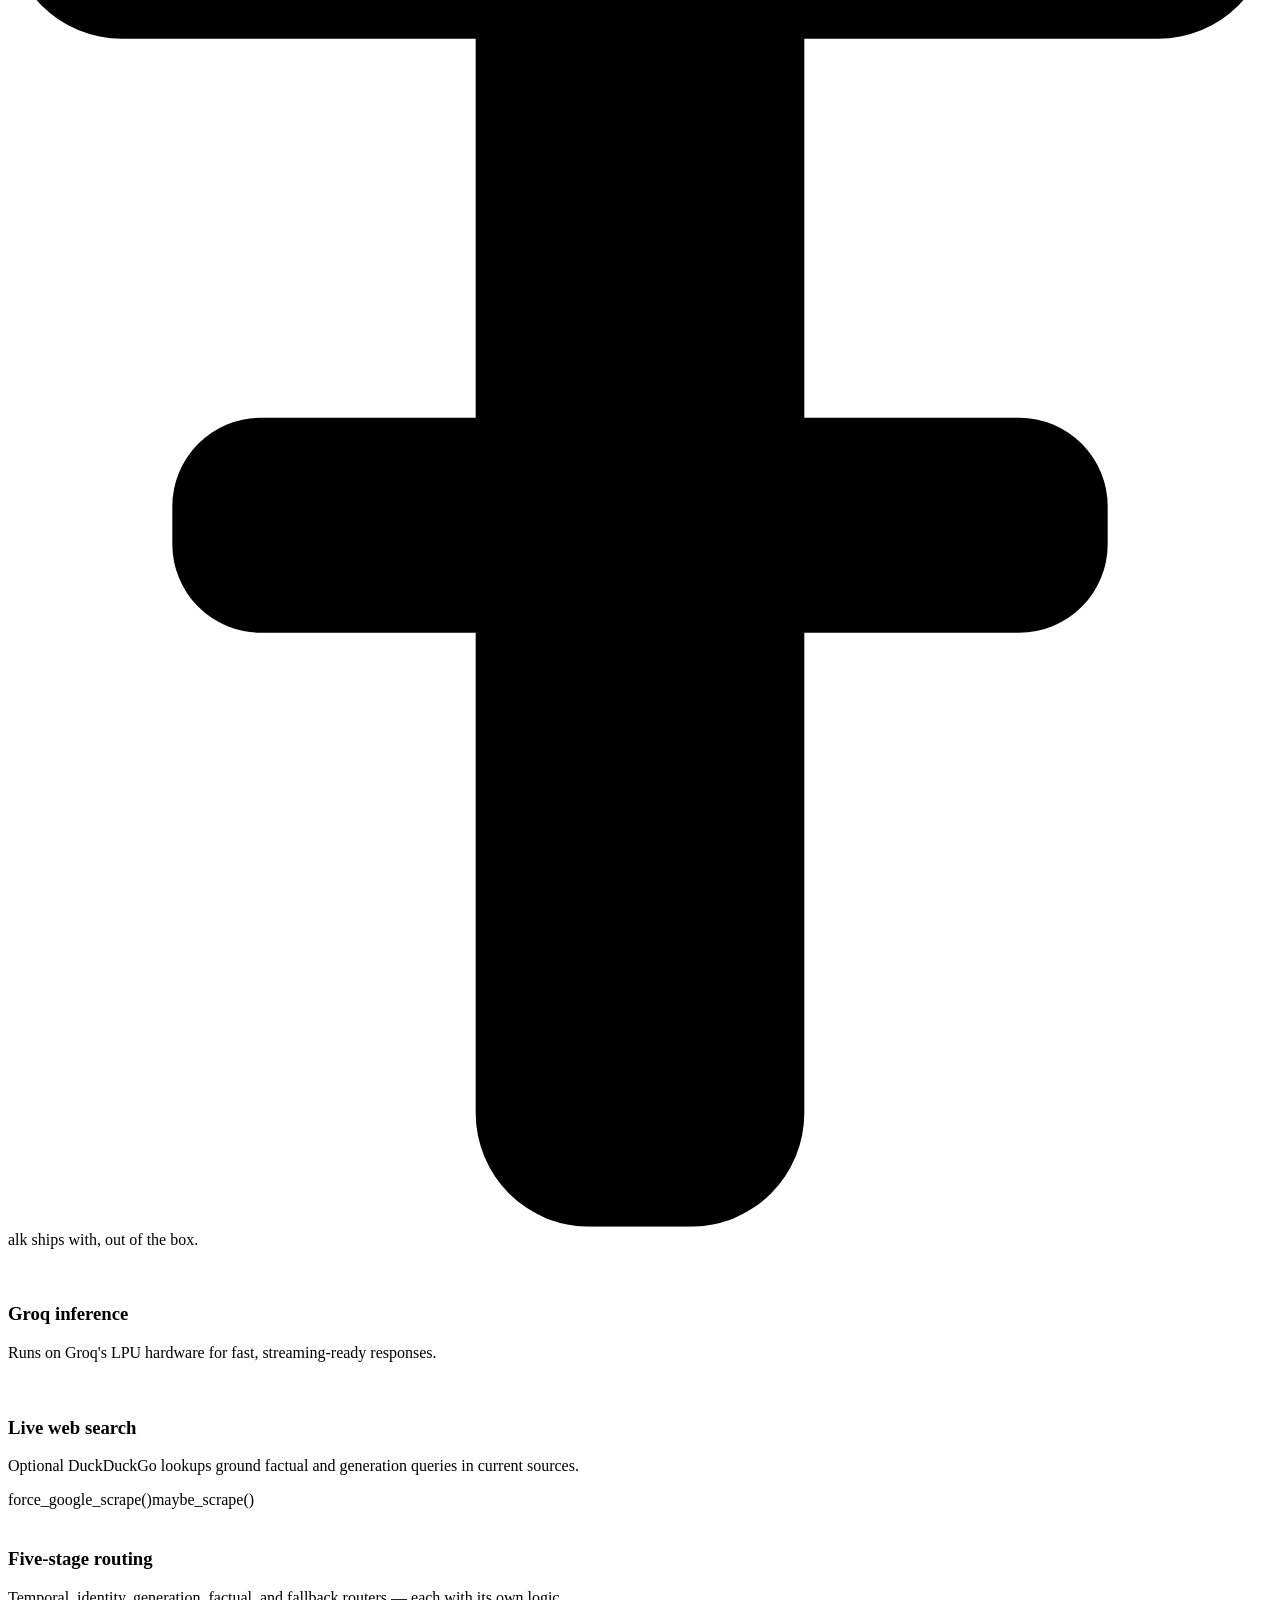
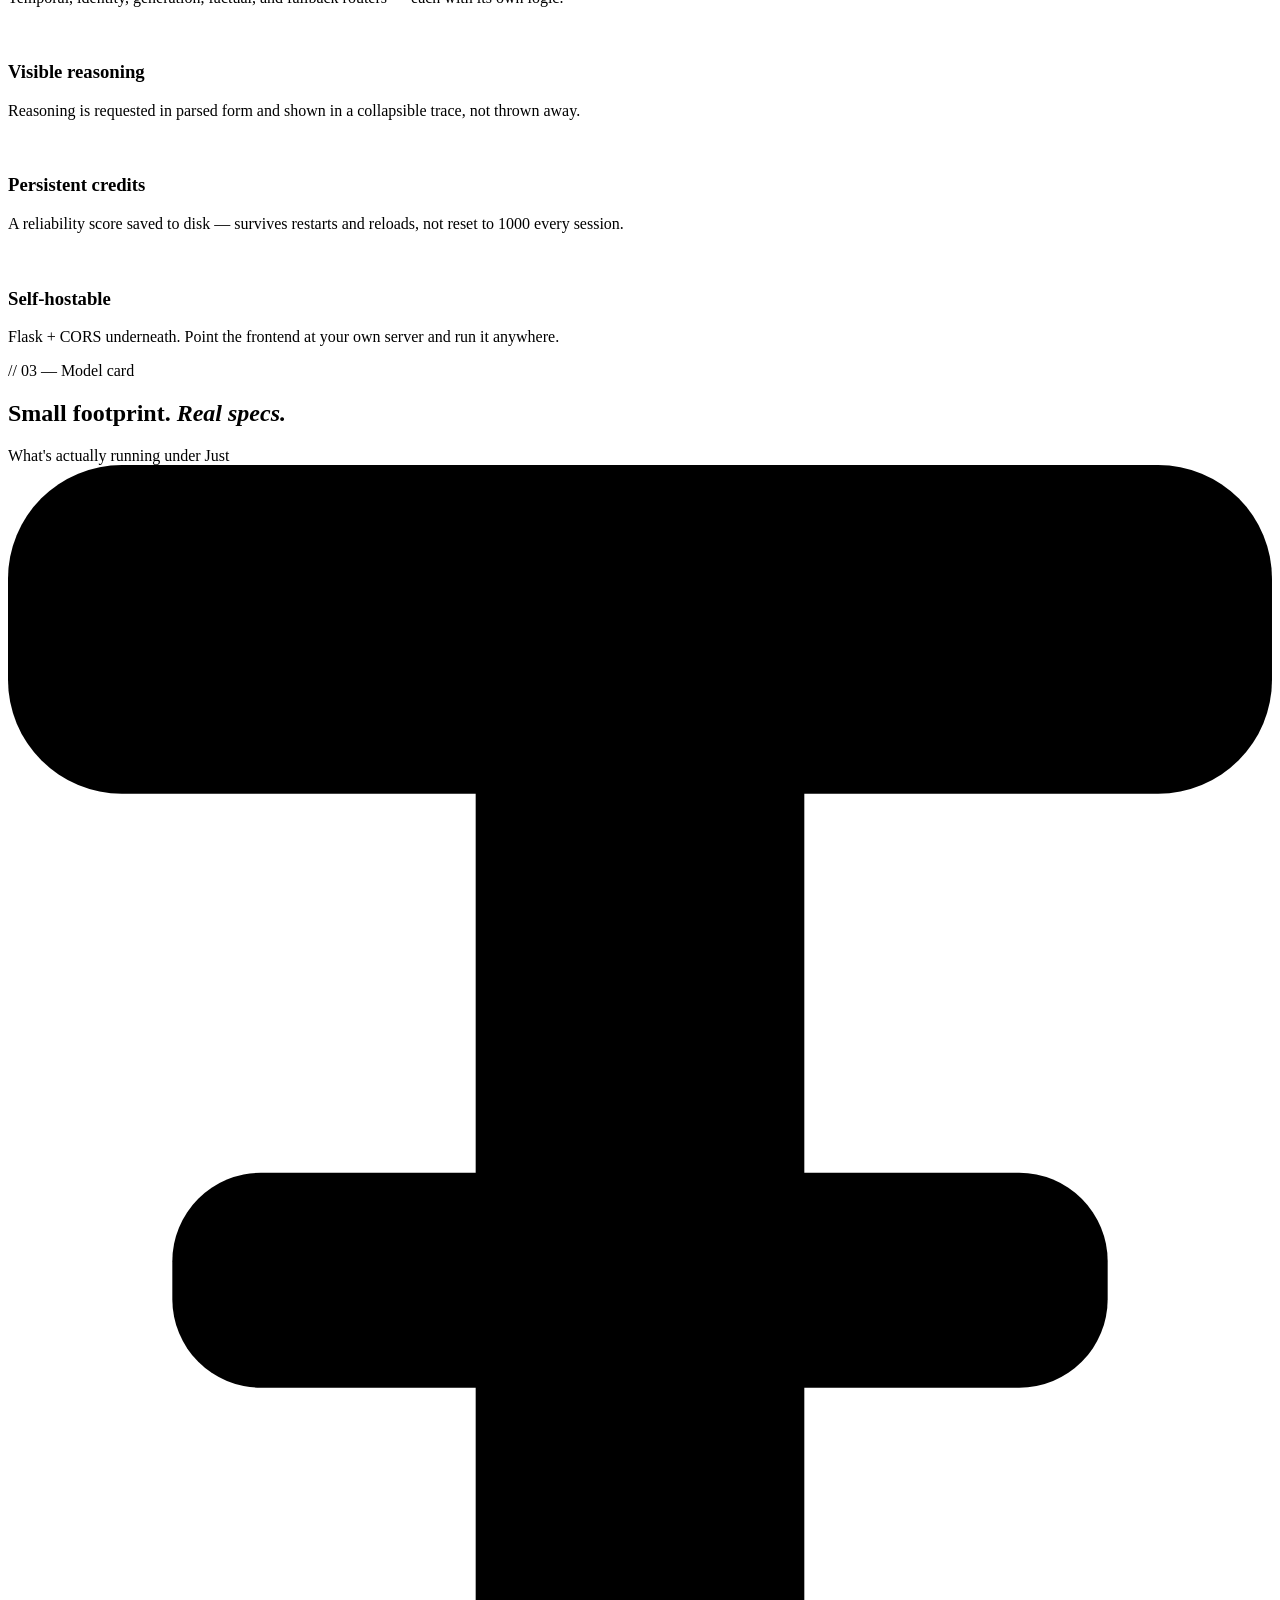
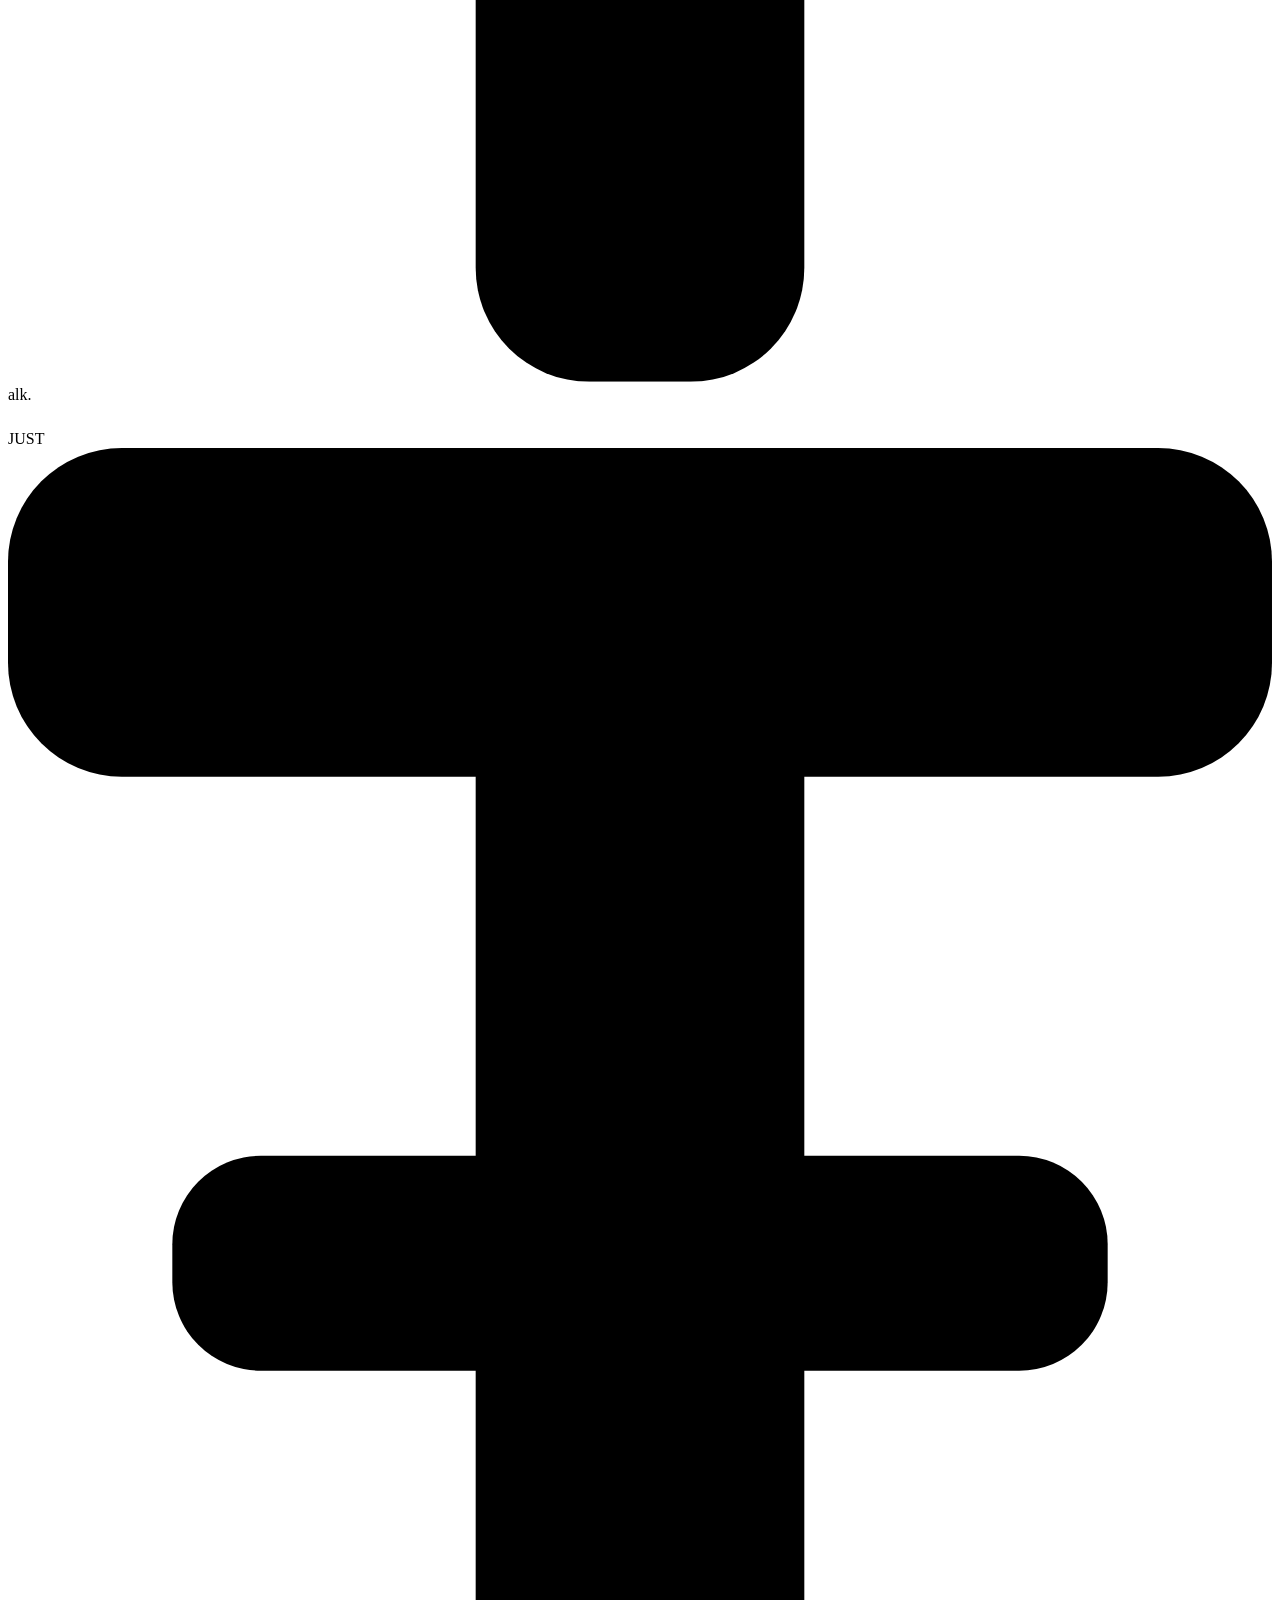
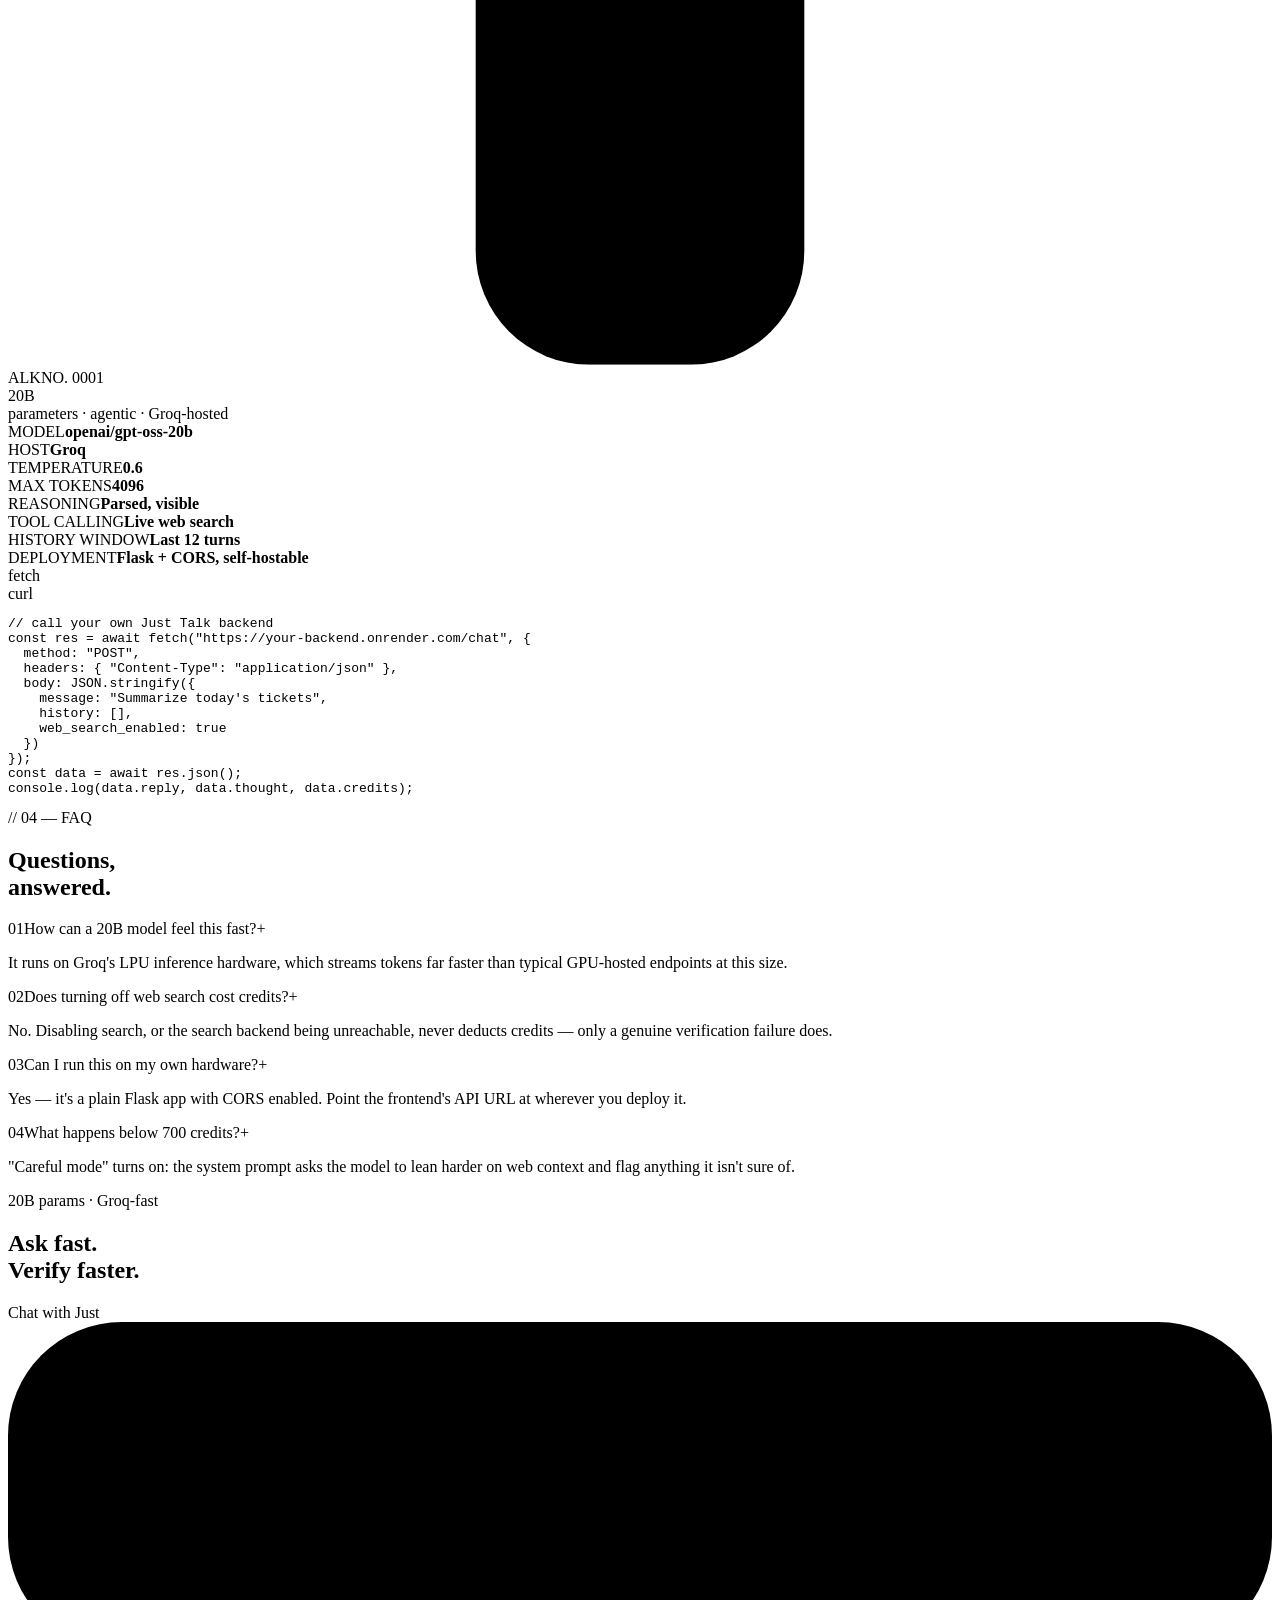
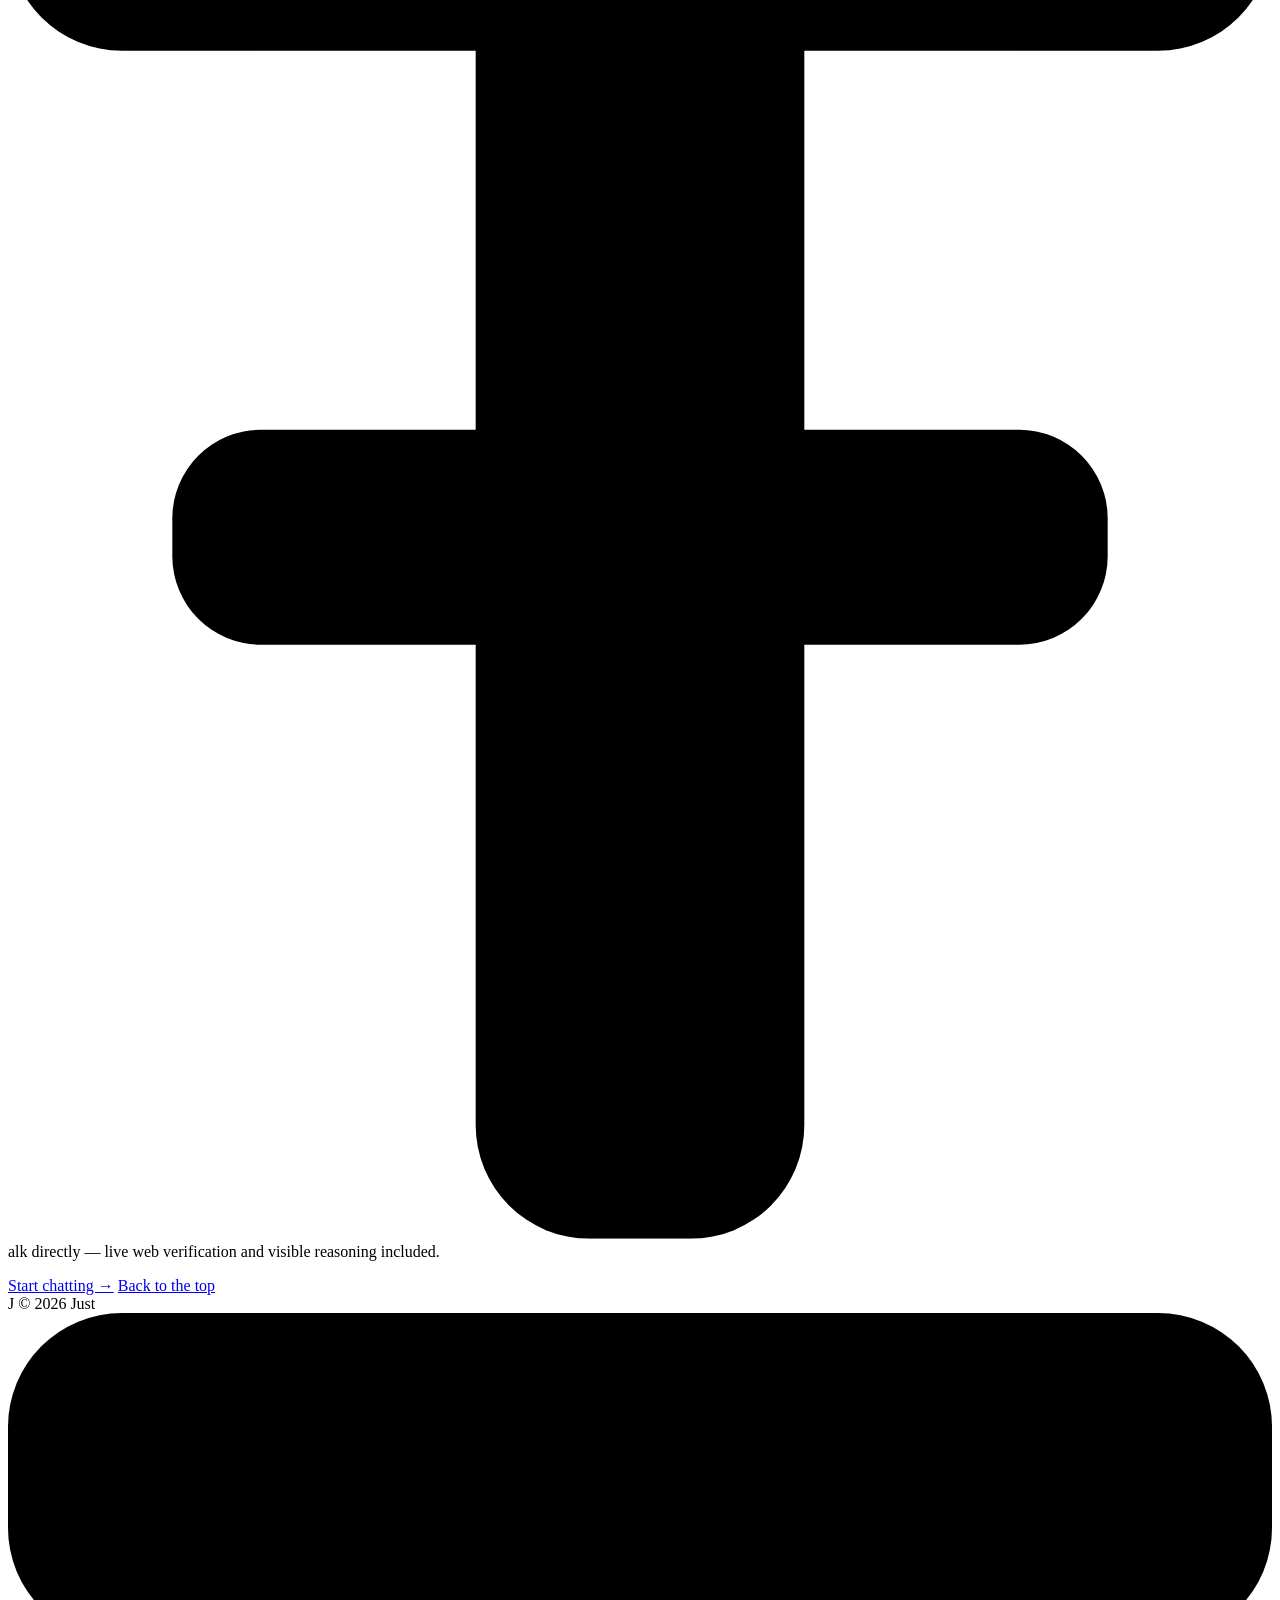
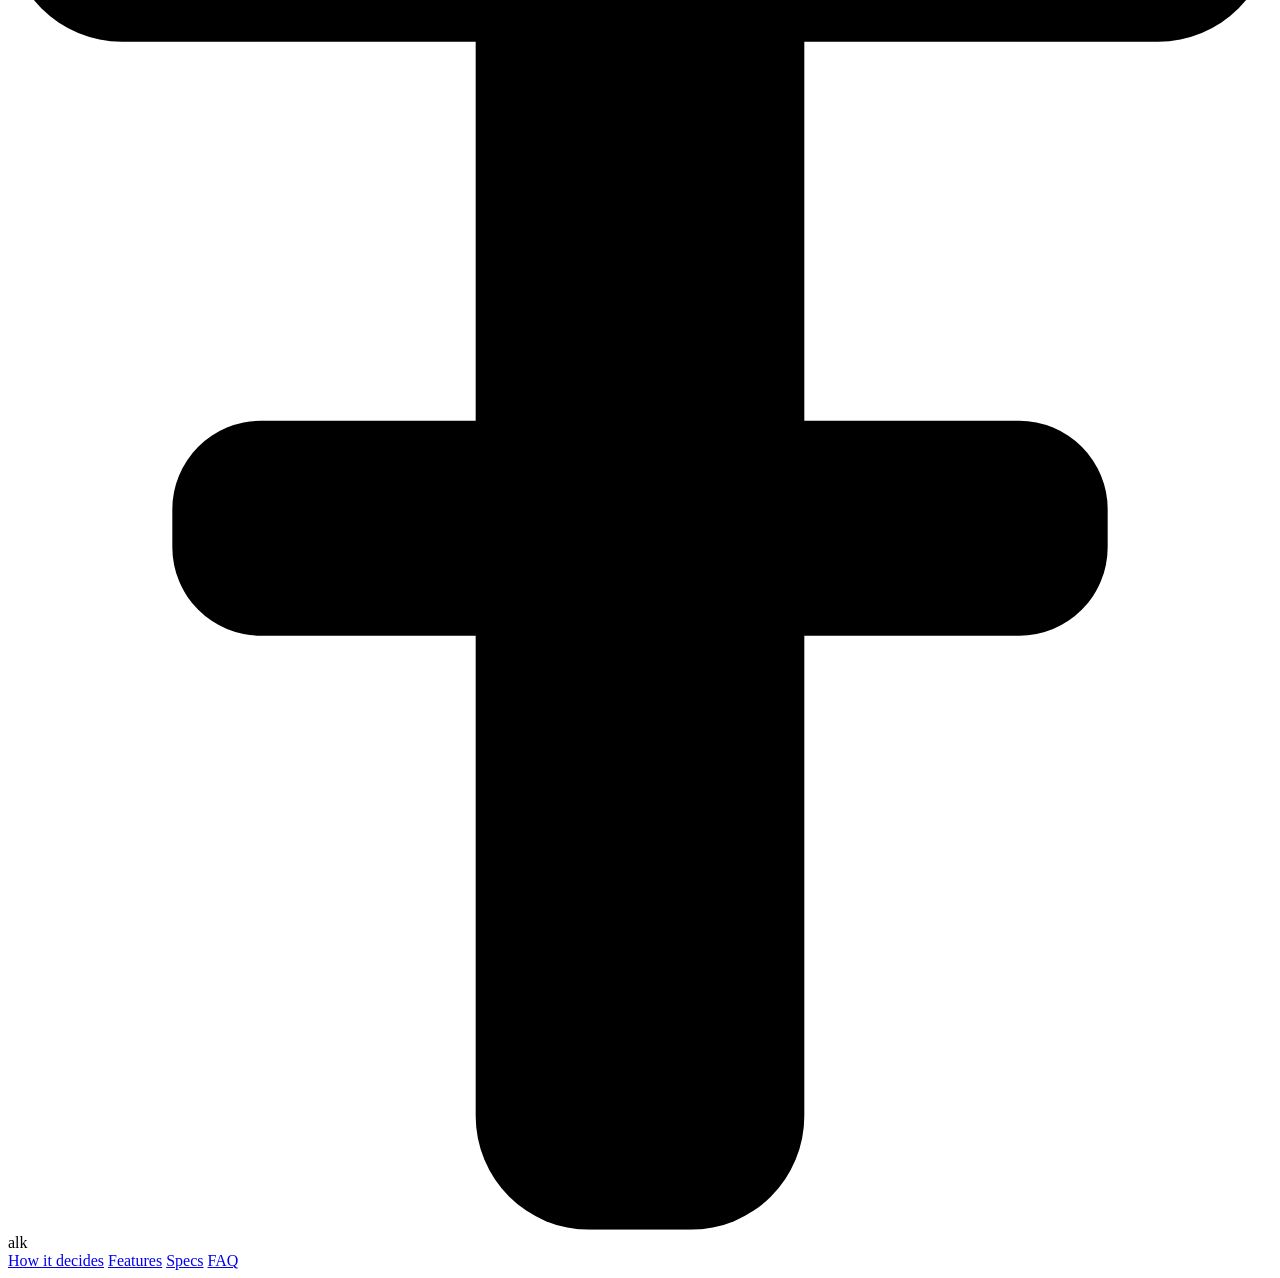
==== commit 2dfeae3f: "Add files via upload" ====
--- a/index.html
+++ b/index.html
@@ -2,373 +2,27 @@
 <html lang="en">
 <head>
 <meta charset="UTF-8">
-<meta name="viewport" content="width=device-width, initial-scale=1.0, maximum-scale=1">
-<title>Regen 1o — Agent-grade reasoning. Groq-grade speed.</title>
+<meta name="viewport" content="width=device-width, initial-scale=1.0, maximum-scale=1, viewport-fit=cover">
+<title>Just Talk — Agent-grade reasoning. Groq-grade speed.</title>
 <link rel="preconnect" href="https://fonts.googleapis.com">
 <link rel="preconnect" href="https://fonts.gstatic.com" crossorigin>
 <link href="https://fonts.googleapis.com/css2?family=Space+Grotesk:wght@400;500;600;700&family=Inter:wght@400;500;600&display=swap" rel="stylesheet">
-<style>
-:root{
-  --void:#f7f7f8; --panel:#ffffff; --panel-2:#f0f2f1; --line:#e3e6e5;
-  --text:#202123; --text-dim:#6e6e80;
-  --violet:#0b7a63; --pink:#10a37f; --orange:#19c37d;
-  --grad: linear-gradient(100deg, var(--orange), var(--pink) 55%, var(--violet));
-  --green:#22c55e;
-}
-*{box-sizing:border-box;margin:0;padding:0;}
-html{scroll-behavior:smooth;}
-body{font-family:'Inter',-apple-system,BlinkMacSystemFont,sans-serif;background:var(--void);color:var(--text);overflow-x:hidden;}
-h1,h2,h3,.display{font-family:'Space Grotesk',sans-serif;}
-a{color:inherit;text-decoration:none;}
-img,canvas{display:block;}
-.wrap{max-width:1180px;margin:0 auto;padding:0 28px;}
-
-/* ---------- NAV ---------- */
-header{position:sticky;top:0;z-index:50;background:rgba(255,255,255,.82);backdrop-filter:blur(16px);border-bottom:1px solid rgba(16,24,20,.06);}
-nav{display:flex;align-items:center;justify-content:space-between;padding:16px 28px;max-width:1180px;margin:0 auto;}
-.brand{display:flex;align-items:center;gap:10px;font-weight:700;font-size:16px;}
-.brand-mark{width:28px;height:28px;border-radius:8px;background:var(--grad);display:flex;align-items:center;justify-content:center;color:#fff;font-weight:800;font-size:13px;}
-.nav-links{display:flex;gap:28px;font-size:13.5px;color:var(--text-dim);}
-.nav-links a:hover{color:var(--text);}
-.nav-cta{background:var(--grad);color:#fff;padding:8px 16px;border-radius:9px;font-size:13px;font-weight:700;}
-.nav-mobile-hide{display:flex;}
-@media (max-width:760px){.nav-mobile-hide{display:none;}}
-
-/* ---------- BACKDROP ---------- */
-.bg-glow{position:fixed;inset:0;z-index:-1;overflow:hidden;pointer-events:none;}
-.bg-glow span{position:absolute;border-radius:50%;filter:blur(110px);opacity:.16;}
-.bg-glow .g1{width:50vw;height:50vw;background:var(--violet);top:-16%;right:-10%;}
-.bg-glow .g2{width:40vw;height:40vw;background:var(--pink);bottom:10%;left:-12%;}
-
-/* ---------- HERO ---------- */
-.hero{padding:70px 0 40px;}
-.hero-grid{display:grid;grid-template-columns:1.1fr 1fr;gap:48px;align-items:center;}
-@media (max-width:900px){.hero-grid{grid-template-columns:1fr;}}
-.eyebrow{display:inline-flex;align-items:center;gap:8px;background:rgba(16,24,20,.04);border:1px solid rgba(16,24,20,.10);padding:6px 14px;border-radius:30px;font-size:12.5px;color:var(--text-dim);margin-bottom:22px;}
-.eyebrow b{color:var(--text);}
-.hero h1{font-size:clamp(34px,5vw,54px);line-height:1.08;font-weight:700;margin-bottom:20px;}
-.hero h1 .hl{background-image:var(--grad);-webkit-background-clip:text;background-clip:text;color:transparent;}
-.hero p.lead{color:var(--text-dim);font-size:16px;line-height:1.6;max-width:46ch;margin-bottom:28px;}
-.cta-row{display:flex;gap:14px;flex-wrap:wrap;}
-.btn{padding:13px 22px;border-radius:11px;font-weight:700;font-size:14px;cursor:pointer;border:none;display:inline-flex;align-items:center;gap:8px;transition:.15s;}
-.btn-solid{background:var(--grad);color:#fff;}
-.btn-solid:hover{filter:brightness(1.08);}
-.btn-ghost{background:rgba(16,24,20,.04);border:1px solid rgba(16,24,20,.12);color:var(--text);}
-.btn-ghost:hover{background:rgba(16,24,20,.07);}
-
-/* live terminal card */
-.term{background:rgba(255,255,255,.9);border:1px solid rgba(16,24,20,.10);border-radius:16px;overflow:hidden;backdrop-filter:blur(16px);box-shadow:0 30px 70px rgba(16,24,40,.14);}
-.term-top{display:flex;align-items:center;gap:10px;padding:10px 14px;background:rgba(16,24,20,.03);border-bottom:1px solid rgba(16,24,20,.06);}
-.dots{display:flex;gap:6px;}
-.dots span{width:9px;height:9px;border-radius:50%;}
-.dots span:nth-child(1){background:#ff5f57;} .dots span:nth-child(2){background:#febc2e;} .dots span:nth-child(3){background:#28c840;}
-.term-live{flex:1;font-family:'SFMono-Regular',Consolas,monospace;font-size:11.5px;color:var(--text-dim);display:flex;align-items:center;gap:6px;justify-content:flex-end;}
-.term-live::before{content:"●";color:var(--green);animation:blink 1.6s ease-in-out infinite;font-size:9px;}
-@keyframes blink{0%,100%{opacity:1;}50%{opacity:.2;}}
-.term-body{padding:16px 16px 10px;font-family:'SFMono-Regular',Consolas,monospace;font-size:13px;line-height:1.65;min-height:230px;max-height:360px;overflow-y:auto;color:#202123;}
-.term-body .prompt{color:#0b7a63;}
-.term-body .muted{color:var(--text-dim);font-style:italic;}
-.term-body .ok{color:var(--green);}
-.term-foot{display:flex;align-items:center;gap:8px;padding:10px 12px;border-top:1px solid rgba(16,24,20,.06);}
-.term-foot input{flex:1;background:rgba(16,24,20,.04);border:1px solid rgba(16,24,20,.10);border-radius:9px;padding:9px 12px;color:var(--text);font-size:13px;outline:none;font-family:inherit;}
-.term-foot button{background:var(--grad);color:#fff;border:none;width:36px;height:36px;border-radius:9px;font-weight:800;cursor:pointer;flex-shrink:0;}
-.term-meta{display:flex;justify-content:space-between;padding:6px 14px 12px;font-size:11px;color:#707078;}
-
-/* ---------- STATS ---------- */
-.stats{display:grid;grid-template-columns:repeat(4,1fr);gap:18px;margin:50px 0;}
-@media (max-width:760px){.stats{grid-template-columns:repeat(2,1fr);}}
-.stat-card{background:rgba(16,24,20,.03);border:1px solid rgba(16,24,20,.06);border-radius:14px;padding:22px 20px;}
-.stat-card .num{font-family:'Space Grotesk';font-weight:700;font-size:26px;margin-bottom:4px;}
-.stat-card .lbl{font-size:12.5px;color:var(--text-dim);}
-.stat-card .sub{font-size:11px;color:#8e8ea0;margin-top:2px;}
-
-/* ---------- MARQUEE ---------- */
-.marquee-wrap{overflow:hidden;transform:rotate(-1deg);margin:10px 0 70px;}
-.marquee{display:flex;white-space:nowrap;background:var(--grad);padding:10px 0;}
-.mq-track{display:flex;gap:24px;animation:mq 20s linear infinite;padding-right:24px;}
-.mq-track span{font-family:'Space Grotesk';font-weight:700;font-size:12.5px;letter-spacing:.06em;color:#fff;text-transform:uppercase;display:flex;gap:24px;align-items:center;}
-@keyframes mq{from{transform:translateX(0);}to{transform:translateX(-50%);}}
-
-/* ---------- SECTION SHELL ---------- */
-section.block{padding:70px 0;}
-.eyebrow-tag{font-family:'SFMono-Regular',Consolas,monospace;color:var(--pink);font-size:12.5px;letter-spacing:.05em;margin-bottom:14px;}
-.block h2{font-size:clamp(26px,4vw,38px);font-weight:700;margin-bottom:14px;}
-.block h2 i{font-style:italic;background-image:var(--grad);-webkit-background-clip:text;background-clip:text;color:transparent;}
-.block > p.desc{color:var(--text-dim);font-size:14.5px;max-width:60ch;margin-bottom:36px;}
-
-/* ---------- ROUTER FLOW ---------- */
-.router-flow{display:flex;flex-wrap:wrap;gap:10px;margin-bottom:34px;}
-.router-step{background:rgba(16,24,20,.04);border:1px solid rgba(16,24,20,.10);border-radius:10px;padding:10px 16px;font-family:'SFMono-Regular',Consolas,monospace;font-size:12.5px;color:var(--text-dim);display:flex;align-items:center;gap:8px;}
-.router-step b{color:var(--text);}
-.router-arrow{color:var(--pink);font-weight:700;}
-.credit-demo{display:grid;grid-template-columns:1fr 1fr;gap:20px;}
-@media (max-width:760px){.credit-demo{grid-template-columns:1fr;}}
-.credit-card2{background:rgba(16,24,20,.03);border:1px solid rgba(16,24,20,.06);border-radius:16px;padding:22px;}
-.credit-card2 h4{font-size:14px;margin-bottom:10px;display:flex;justify-content:space-between;}
-.bar-row{display:flex;align-items:center;gap:10px;margin:10px 0;font-family:'SFMono-Regular',Consolas,monospace;font-size:12px;}
-.bar-track{flex:1;height:8px;border-radius:6px;background:rgba(16,24,20,.06);overflow:hidden;}
-.bar-fill{height:100%;border-radius:6px;background:var(--grad);}
-.bar-fill.neg{background:linear-gradient(90deg,#ff4d4d,#ff2f6e);}
-
-/* ---------- NEURAL / ROUTER CANVAS ---------- */
-.net-card{position:relative;background:radial-gradient(circle at 30% 20%, rgba(16,163,127,.14), transparent 55%), rgba(16,24,20,.02);border:1px solid rgba(16,24,20,.06);border-radius:20px;padding:44px 34px;overflow:hidden;min-height:360px;}
-.net-card canvas{position:absolute;inset:0;width:100%;height:100%;}
-.net-card .net-copy{position:relative;z-index:2;max-width:440px;}
-.net-hint{font-size:12.5px;color:var(--text-dim);display:flex;align-items:center;gap:6px;margin-top:10px;}
-.net-stats{position:relative;z-index:2;display:flex;gap:14px;margin-top:210px;flex-wrap:wrap;}
-.net-pill{background:rgba(255,255,255,.9);border:1px solid rgba(16,24,20,.12);border-radius:12px;padding:12px 18px;text-align:center;}
-.net-pill b{display:block;font-family:'Space Grotesk';font-size:19px;}
-.net-pill span{font-size:10.5px;color:var(--text-dim);letter-spacing:.04em;}
-.net-counter{position:relative;z-index:2;background:rgba(255,255,255,.9);border:1px solid rgba(16,24,20,.12);border-radius:14px;padding:14px 18px;display:inline-flex;align-items:center;gap:10px;margin-top:18px;}
-.net-counter .dot{width:9px;height:9px;border-radius:50%;background:var(--orange);animation:blink 1.4s ease-in-out infinite;}
-.net-counter b{font-family:'Space Grotesk';font-size:20px;}
-.net-counter span{font-size:11px;color:var(--text-dim);}
-
-/* ---------- FEATURES ---------- */
-.feat-grid{display:grid;grid-template-columns:repeat(3,1fr);gap:18px;}
-@media (max-width:900px){.feat-grid{grid-template-columns:repeat(2,1fr);}}
-@media (max-width:600px){.feat-grid{grid-template-columns:1fr;}}
-.feat-card{background:rgba(16,24,20,.03);border:1px solid rgba(16,24,20,.06);border-radius:16px;padding:22px;transition:transform .2s ease, border-color .2s ease;}
-.feat-card:hover{transform:translateY(-3px);border-color:rgba(16,24,20,.16);}
-.feat-icon{width:34px;height:34px;border-radius:9px;background:var(--grad);display:flex;align-items:center;justify-content:center;font-size:15px;margin-bottom:14px;}
-.feat-card h3{font-size:15.5px;margin-bottom:8px;}
-.feat-card p{font-size:13px;color:var(--text-dim);line-height:1.55;}
-.pill-row{display:flex;flex-wrap:wrap;gap:6px;margin-top:12px;}
-.pill{background:rgba(16,24,20,.04);border:1px solid rgba(16,24,20,.10);border-radius:7px;padding:3px 9px;font-family:'SFMono-Regular',Consolas,monospace;font-size:11px;color:#0b7a63;}
-
-/* ---------- SPECS / TICKET ---------- */
-.specs-grid{display:grid;grid-template-columns:1fr 1fr;gap:36px;align-items:start;}
-@media (max-width:900px){.specs-grid{grid-template-columns:1fr;}}
-.ticket{background:rgba(16,24,20,.03);border:1.5px dashed rgba(16,24,20,.16);border-radius:20px;padding:26px;}
-.ticket-top{display:flex;justify-content:space-between;font-family:'SFMono-Regular',Consolas,monospace;font-size:11px;color:var(--text-dim);margin-bottom:18px;}
-.ticket-num{font-size:60px;font-weight:800;font-family:'Space Grotesk';line-height:1;}
-.ticket-num span{background-image:var(--grad);-webkit-background-clip:text;background-clip:text;color:transparent;}
-.ticket-tag{font-size:12.5px;color:var(--text-dim);margin:6px 0 18px;}
-.ticket-rows{border-top:1px dashed rgba(16,24,20,.12);padding-top:14px;display:grid;grid-template-columns:1fr 1fr;gap:12px 20px;}
-.ticket-rows div span{display:block;font-size:10px;color:var(--text-dim);letter-spacing:.05em;font-family:'SFMono-Regular',Consolas,monospace;margin-bottom:3px;}
-.ticket-rows div b{font-size:13px;}
-.code-panel{background:rgba(255,255,255,.9);border:1px solid rgba(16,24,20,.10);border-radius:16px;overflow:hidden;}
-.code-tabs{display:flex;gap:2px;padding:10px 12px 0;}
-.code-tab{font-size:12px;font-family:'SFMono-Regular',Consolas,monospace;color:var(--text-dim);padding:6px 12px;border-radius:7px 7px 0 0;cursor:pointer;}
-.code-tab.active{background:rgba(16,24,20,.04);color:var(--text);}
-.code-panel pre{margin:0;padding:16px;font-family:'SFMono-Regular',Consolas,monospace;font-size:12.5px;line-height:1.6;color:#202123;overflow-x:auto;}
-.code-panel .k{color:#0e7490;} .code-panel .s{color:#0b7a63;} .code-panel .c{color:#8e8ea0;}
-
-/* ---------- FAQ ---------- */
-.faq-grid{display:grid;grid-template-columns:1fr 1.4fr;gap:40px;}
-@media (max-width:900px){.faq-grid{grid-template-columns:1fr;}}
-.faq-item{border:1px solid rgba(16,24,20,.06);border-radius:12px;margin-bottom:10px;overflow:hidden;background:rgba(16,24,20,.02);}
-.faq-q{display:flex;justify-content:space-between;align-items:center;padding:16px 18px;cursor:pointer;font-size:14.5px;font-weight:600;}
-.faq-q .n{color:var(--pink);font-family:'SFMono-Regular',Consolas,monospace;font-size:12px;margin-right:10px;}
-.faq-a{max-height:0;overflow:hidden;transition:max-height .3s ease;}
-.faq-a p{padding:0 18px 16px;color:var(--text-dim);font-size:13.5px;line-height:1.6;}
-.faq-item.open .faq-a{max-height:220px;}
-.faq-q .plus{transition:transform .2s ease;color:var(--text-dim);}
-.faq-item.open .plus{transform:rotate(45deg);}
-
-/* ---------- FINAL CTA ---------- */
-.cta-panel{background:var(--grad);border-radius:26px;padding:60px 48px;position:relative;overflow:hidden;background-image:var(--grad), radial-gradient(circle, rgba(255,255,255,.22) 1px, transparent 1px);background-size:auto, 16px 16px;}
-.cta-panel .eyebrow{background:rgba(255,255,255,.2);border-color:rgba(255,255,255,.3);color:#fff;}
-.cta-panel .eyebrow b{color:#fff;}
-.cta-panel h2{color:#fff;font-size:clamp(28px,4.4vw,44px);margin-bottom:14px;}
-.cta-panel p{color:rgba(255,255,255,.92);max-width:52ch;margin-bottom:26px;font-size:15px;}
-.cta-panel .btn-solid{background:#ffffff;color:#0b7a63;}
-.cta-panel .btn-ghost{background:transparent;border:none;color:#fff;font-weight:700;text-decoration:underline;text-underline-offset:3px;}
-
-footer{padding:36px 0 50px;display:flex;justify-content:space-between;align-items:center;flex-wrap:wrap;gap:14px;color:var(--text-dim);font-size:13px;border-top:1px solid rgba(16,24,20,.06);margin-top:20px;}
-footer .flinks{display:flex;gap:22px;}
-footer .flinks a:hover{color:var(--text);}
-
-/* ---------- SCROLL-REVEAL NAV + THEME ---------- */
-header{
-  position:fixed;
-  top:0;left:0;right:0;
-  transform:translateY(-115%);
-  opacity:0;
-  pointer-events:none;
-  transition:transform .65s cubic-bezier(.16,1,.3,1),opacity .45s ease;
-  will-change:transform,opacity;
-}
-body.nav-visible header{
-  transform:translateY(0);
-  opacity:1;
-  pointer-events:auto;
-}
-header::after{
-  content:"";
-  position:absolute;inset:0;
-  background:linear-gradient(90deg,transparent,rgba(16,163,127,.08),transparent);
-  transform:translateX(-100%);
-  pointer-events:none;
-}
-body.nav-visible header::after{animation:nav-scan 1.1s cubic-bezier(.16,1,.3,1);}
-@keyframes nav-scan{to{transform:translateX(100%)}}
-
-.theme-toggle{
-  position:relative;
-  width:43px;height:43px;
-  border:1px solid rgba(16,24,20,.12);
-  border-radius:12px;
-  background:rgba(16,24,20,.045);
-  color:var(--text);
-  cursor:pointer;
-  display:inline-grid;
-  place-items:center;
-  overflow:hidden;
-  transition:transform .25s ease,border-color .25s ease,background .25s ease;
-}
-.theme-toggle:hover{transform:translateY(-2px) rotate(4deg);border-color:rgba(16,163,127,.45)}
-.theme-toggle .theme-icon{position:absolute;font-size:17px;transition:transform .45s cubic-bezier(.16,1,.3,1),opacity .3s}
-.theme-toggle .sun{transform:translateY(25px) rotate(90deg);opacity:0}
-.theme-toggle .moon{transform:translateY(0) rotate(0);opacity:1}
-body.light-mode .theme-toggle .sun{transform:translateY(0) rotate(0);opacity:1}
-body.light-mode .theme-toggle .moon{transform:translateY(-25px) rotate(-90deg);opacity:0}
-
-body.dark-mode{
-  --void:#050708; --panel:#0b1010; --panel-2:#0e1514; --line:#1b2926;
-  --text:#eefaf7; --text-dim:#91aaa4;
-  --violet:#20d9ae; --pink:#00cfa1; --orange:#75ffbf;
-  --green:#35f2a1;
-}
-body.dark-mode .term,
-body.dark-mode .code-panel{background:rgba(10,16,15,.84);border-color:rgba(117,255,191,.13)}
-body.dark-mode .term-body,
-body.dark-mode .code-panel pre{color:#e9faf5}
-body.dark-mode .net-pill{background:rgba(10,16,15,.88);border-color:rgba(117,255,191,.14)}
-body.dark-mode .btn-ghost{background:rgba(255,255,255,.045);border-color:rgba(255,255,255,.12)}
-body.dark-mode .bg-glow span{opacity:.23}
-body.dark-mode .stat-card,
-body.dark-mode .feat-card,
-body.dark-mode .credit-card2,
-body.dark-mode .router-step,
-body.dark-mode .faq-item,
-body.dark-mode .ticket{background:rgba(255,255,255,.025);border-color:rgba(255,255,255,.08)}
-body.dark-mode .eyebrow{background:rgba(255,255,255,.045);border-color:rgba(255,255,255,.1)}
-body.dark-mode .term-foot input{background:rgba(255,255,255,.045);border-color:rgba(255,255,255,.1)}
-body.dark-mode .bar-track{background:rgba(255,255,255,.08)}
-@media(max-width:760px){header nav{padding:12px 16px}.theme-toggle{width:39px;height:39px}}
-
-</style>
-
-<style>
-.theme-pulse::before{
-  content:"";position:fixed;z-index:9999;pointer-events:none;
-  inset:50%;width:10px;height:10px;border-radius:50%;
-  background:var(--orange);
-  box-shadow:0 0 0 0 rgba(117,255,191,.45);
-  transform:translate(-50%,-50%);
-  animation:theme-burst .7s cubic-bezier(.16,1,.3,1) forwards;
-}
-@keyframes theme-burst{
-  0%{width:10px;height:10px;opacity:.75}
-  100%{width:180vmax;height:180vmax;opacity:0}
-}
-</style>
-
-
-<style id="regen-dark-consistency">
-/* --- Deep dark theme cleanup --- */
-body.dark-mode{
-  background:#050706 !important;
-  color:var(--text);
-}
-body.dark-mode::selection{background:rgba(117,255,191,.25);color:#fff}
-
-/* Header becomes a real dark glass bar in dark mode */
-body.dark-mode header{
-  background:rgba(4,8,7,.88) !important;
-  border-bottom:1px solid rgba(117,255,191,.13) !important;
-  box-shadow:0 10px 40px rgba(0,0,0,.28);
-}
-body.dark-mode .nav-links,
-body.dark-mode .brand{color:var(--text)}
-body.dark-mode .nav-links a{color:#91aaa4}
-body.dark-mode .nav-links a:hover{color:#eefaf7}
-body.dark-mode .nav-cta{box-shadow:0 0 24px rgba(32,217,174,.10)}
-body.dark-mode .theme-toggle{
-  background:rgba(255,255,255,.055);
-  border-color:rgba(117,255,191,.18);
-  color:#eefaf7;
-}
-
-/* Sections/cards that were still inheriting light surfaces */
-body.dark-mode .net-card{
-  background:
-    radial-gradient(circle at 30% 20%,rgba(16,163,127,.11),transparent 55%),
-    rgba(5,9,8,.94) !important;
-  border-color:rgba(117,255,191,.12) !important;
-  box-shadow:inset 0 1px 0 rgba(255,255,255,.025),0 20px 60px rgba(0,0,0,.20);
-}
-body.dark-mode .net-counter{
-  background:rgba(7,13,12,.92) !important;
-  border-color:rgba(117,255,191,.15) !important;
-  color:#eefaf7;
-}
-body.dark-mode .net-counter span{color:#91aaa4}
-body.dark-mode .net-pill{
-  background:rgba(7,13,12,.92) !important;
-  color:#eefaf7;
-}
-body.dark-mode .net-pill span{color:#91aaa4}
-
-/* Terminal/code surfaces */
-body.dark-mode .term,
-body.dark-mode .code-panel,
-body.dark-mode .stat-card,
-body.dark-mode .feat-card,
-body.dark-mode .credit-card2,
-body.dark-mode .router-step,
-body.dark-mode .faq-item,
-body.dark-mode .ticket{
-  box-shadow:inset 0 1px 0 rgba(255,255,255,.025),0 18px 50px rgba(0,0,0,.16);
-}
-
-/* Main REGEN portal: ONLY this area becomes true black space */
-body.dark-mode #regen-portal{
-  --gp-paper:#000 !important;
-  --gp-field:#000 !important;
-  background:#000 !important;
-  color:#fff !important;
-}
-body.dark-mode #regen-portal [data-gp-field]{
-  opacity:1 !important;
-  background-color:#000 !important;
-  background-image:
-    radial-gradient(circle at 12% 18%,rgba(255,255,255,.90) 0 1px,transparent 1.5px),
-    radial-gradient(circle at 76% 28%,rgba(255,255,255,.75) 0 1px,transparent 1.5px),
-    radial-gradient(circle at 34% 72%,rgba(255,255,255,.65) 0 1px,transparent 1.5px),
-    radial-gradient(circle at 88% 82%,rgba(255,255,255,.70) 0 1px,transparent 1.5px),
-    radial-gradient(circle at 55% 45%,rgba(255,255,255,.55) 0 .8px,transparent 1.3px),
-    radial-gradient(circle at 20% 88%,rgba(255,255,255,.55) 0 .8px,transparent 1.3px),
-    radial-gradient(circle at 64% 8%,rgba(255,255,255,.55) 0 .8px,transparent 1.3px),
-    radial-gradient(circle at 96% 52%,rgba(255,255,255,.55) 0 .8px,transparent 1.3px) !important;
-  background-size:100% 100%,100% 100%,100% 100%,100% 100%,100% 100%,100% 100%,100% 100%,100% 100% !important;
-}
-body.dark-mode #regen-portal [data-gp-default-field]{
-  opacity:0 !important;
-}
-body.dark-mode #regen-portal [data-gp-viewport],
-body.dark-mode #regen-portal [data-gp-pin],
-body.dark-mode #regen-portal [data-gp-content]{
-  background-color:transparent !important;
-}
-body.dark-mode #regen-portal [data-gp-content]{
-  color:#fff !important;
-}
-body.dark-mode #regen-portal [data-gp-caption],
-body.dark-mode #regen-portal [data-gp-caption] *{
-  color:#d7eee8 !important;
-}
-</style>
+<link rel="stylesheet" href="index.css">
+<link rel="stylesheet" href="index-mobile.css">
+<link rel="stylesheet" href="icons.css">
+
+
+
 
 </head>
 <body>
+<svg width="0" height="0" style="position:absolute" aria-hidden="true"><defs><linearGradient id="tg" x1="0" y1="0" x2="1" y2="1"><stop offset="0" style="stop-color:var(--orange)"/><stop offset="1" style="stop-color:var(--violet)"/></linearGradient><symbol id="tsym" viewBox="0 0 20 24"><g fill="url(#tg)"><rect x="0" y="0" width="20" height="5.2" rx="1.8"/><rect x="7.4" y="0" width="5.2" height="24" rx="1.8"/><rect x="2.6" y="11.2" width="14.8" height="3.4" rx="1.4"/></g></symbol></defs></svg>
 
 <div class="bg-glow"><span class="g1"></span><span class="g2"></span></div>
 
 <header>
   <nav>
-    <div class="brand"><span class="brand-mark">R</span> Regen 1o</div>
+    <div class="brand"><span class="brand-mark">J</span> Just <svg class="tglyph" aria-hidden="true" viewBox="0 0 20 24"><use href="#tsym"/></svg>alk</div>
     <div class="nav-links nav-mobile-hide">
       <a href="#router">How it decides</a>
       <a href="#features">Features</a>
@@ -378,7 +32,7 @@
     <button class="theme-toggle" id="themeToggle" type="button" aria-label="Switch to light mode" title="Switch theme">
   <span class="theme-icon moon">☾</span><span class="theme-icon sun">☀</span>
 </button>
-<a class="nav-cta" href="index.html">Launch app →</a>
+<a class="nav-cta" href="app.html">Launch app →</a>
   </nav>
 </header>
 
@@ -392,11 +46,11 @@
   <section class="hero">
     <div class="hero-grid">
       <div>
-        <div class="eyebrow">⚡ <b>20B parameters</b> · Groq-hosted inference</div>
+        <div class="eyebrow"><svg class="ic" viewBox="0 0 24 24" aria-hidden="true"><path d="M13 3 5 13.5h6L10 21l8-10.5h-6z"/></svg> <b>20B parameters</b> · Groq-hosted inference</div>
         <h1>Agent-grade reasoning.<br><span class="hl">Groq-grade speed.</span></h1>
-        <p class="lead">Regen 1o routes every message, verifies facts against the live web, and shows you exactly how it got there — powered by GPT‑OSS‑20B on Groq.</p>
+        <p class="lead">Just <svg class="tglyph" aria-hidden="true" viewBox="0 0 20 24"><use href="#tsym"/></svg>alk routes every message, verifies facts against the live web, and shows you exactly how it got there — powered by GPT‑OSS‑20B on Groq.</p>
         <div class="cta-row">
-          <a class="btn btn-solid" href="index.html">Start chatting →</a>
+          <a class="btn btn-solid" href="app.html">Start chatting →</a>
           <a class="btn btn-ghost" href="#router">See how it thinks</a>
         </div>
       </div>
@@ -404,10 +58,10 @@
       <div class="term">
         <div class="term-top">
           <div class="dots"><span></span><span></span><span></span></div>
-          <div class="term-live">regen-1o · live</div>
+          <div class="term-live">just <svg class="tglyph" aria-hidden="true" viewBox="0 0 20 24"><use href="#tsym"/></svg>alk · live</div>
         </div>
         <div class="term-body" id="termBody">
-          <div class="muted">Ask it something real — this talks to the live Regen 1o backend.</div>
+          <div class="muted">Ask it something real — this talks to the live Just Talk backend.</div>
         </div>
         <div class="term-foot">
           <input id="termInput" type="text" placeholder="e.g. What's today's date?">
@@ -488,37 +142,37 @@
   <section class="block" id="features">
     <div class="eyebrow-tag">// 02 — Features</div>
     <h2>Small setup. <i>Real agent work.</i></h2>
-    <p class="desc">Everything Regen 1o ships with, out of the box.</p>
+    <p class="desc">Everything Just <svg class="tglyph" aria-hidden="true" viewBox="0 0 20 24"><use href="#tsym"/></svg>alk ships with, out of the box.</p>
 
     <div class="feat-grid">
       <div class="feat-card">
-        <div class="feat-icon">⚡</div>
+        <div class="feat-icon"><svg class="ic" viewBox="0 0 24 24" aria-hidden="true"><path d="M13 3 5 13.5h6L10 21l8-10.5h-6z"/></svg></div>
         <h3>Groq inference</h3>
         <p>Runs on Groq's LPU hardware for fast, streaming-ready responses.</p>
       </div>
       <div class="feat-card">
-        <div class="feat-icon">🔎</div>
+        <div class="feat-icon"><svg class="ic" viewBox="0 0 24 24" aria-hidden="true"><circle cx="11" cy="11" r="6.5"/><path d="m16 16 4.5 4.5"/></svg></div>
         <h3>Live web search</h3>
         <p>Optional DuckDuckGo lookups ground factual and generation queries in current sources.</p>
         <div class="pill-row"><span class="pill">force_google_scrape()</span><span class="pill">maybe_scrape()</span></div>
       </div>
       <div class="feat-card">
-        <div class="feat-icon">🧭</div>
+        <div class="feat-icon"><svg class="ic" viewBox="0 0 24 24" aria-hidden="true"><circle cx="6" cy="6" r="2.2"/><circle cx="18" cy="18" r="2.2"/><path d="M8.2 6H14a4 4 0 0 1 4 4v5.8"/></svg></div>
         <h3>Five-stage routing</h3>
         <p>Temporal, identity, generation, factual, and fallback routers — each with its own logic.</p>
       </div>
       <div class="feat-card">
-        <div class="feat-icon">🧠</div>
+        <div class="feat-icon"><svg class="ic" viewBox="0 0 24 24" aria-hidden="true"><path d="M4 6h6M4 12h10M4 18h14"/><path d="m17 4 1 2.2L20 7l-2 .8L17 10l-.9-2.2L14 7l2.1-.8z"/></svg></div>
         <h3>Visible reasoning</h3>
         <p>Reasoning is requested in parsed form and shown in a collapsible trace, not thrown away.</p>
       </div>
       <div class="feat-card">
-        <div class="feat-icon">💾</div>
+        <div class="feat-icon"><svg class="ic" viewBox="0 0 24 24" aria-hidden="true"><ellipse cx="12" cy="6" rx="7" ry="3"/><path d="M5 6v6c0 1.7 3.1 3 7 3s7-1.3 7-3V6M5 12v6c0 1.7 3.1 3 7 3s7-1.3 7-3v-6"/></svg></div>
         <h3>Persistent credits</h3>
         <p>A reliability score saved to disk — survives restarts and reloads, not reset to 1000 every session.</p>
       </div>
       <div class="feat-card">
-        <div class="feat-icon">🔓</div>
+        <div class="feat-icon"><svg class="ic" viewBox="0 0 24 24" aria-hidden="true"><rect x="4" y="4" width="16" height="7" rx="2"/><rect x="4" y="13" width="16" height="7" rx="2"/><path d="M8 7.5h.01M8 16.5h.01"/></svg></div>
         <h3>Self-hostable</h3>
         <p>Flask + CORS underneath. Point the frontend at your own server and run it anywhere.</p>
       </div>
@@ -529,11 +183,11 @@
   <section class="block" id="specs">
     <div class="eyebrow-tag">// 03 — Model card</div>
     <h2>Small footprint. <i>Real specs.</i></h2>
-    <p class="desc" style="margin-bottom:26px;">What's actually running under Regen 1o.</p>
+    <p class="desc" style="margin-bottom:26px;">What's actually running under Just <svg class="tglyph" aria-hidden="true" viewBox="0 0 20 24"><use href="#tsym"/></svg>alk.</p>
 
     <div class="specs-grid">
       <div class="ticket">
-        <div class="ticket-top"><span>REGEN-1O</span><span>NO. 0001</span></div>
+        <div class="ticket-top"><span>JUST <svg class="tglyph" aria-hidden="true" viewBox="0 0 20 24"><use href="#tsym"/></svg>ALK</span><span>NO. 0001</span></div>
         <div class="ticket-num">20<span>B</span></div>
         <div class="ticket-tag">parameters · agentic · Groq-hosted</div>
         <div class="ticket-rows">
@@ -550,7 +204,7 @@
 
       <div class="code-panel">
         <div class="code-tabs"><div class="code-tab active">fetch</div><div class="code-tab">curl</div></div>
-        <pre><span class="c">// call your own Regen 1o backend</span>
+        <pre><span class="c">// call your own Just Talk backend</span>
 <span class="k">const</span> res = <span class="k">await</span> fetch(<span class="s">"https://your-backend.onrender.com/chat"</span>, {
   method: <span class="s">"POST"</span>,
   headers: { <span class="s">"Content-Type"</span>: <span class="s">"application/json"</span> },
@@ -599,16 +253,16 @@
     <div class="cta-panel">
       <div class="eyebrow">20B params · Groq-fast</div>
       <h2>Ask fast.<br>Verify faster.</h2>
-      <p>Chat with Regen 1o directly — live web verification and visible reasoning included.</p>
+      <p>Chat with Just <svg class="tglyph" aria-hidden="true" viewBox="0 0 20 24"><use href="#tsym"/></svg>alk directly — live web verification and visible reasoning included.</p>
       <div class="cta-row">
-        <a class="btn btn-solid" href="index.html">Start chatting →</a>
+        <a class="btn btn-solid" href="app.html">Start chatting →</a>
         <a class="btn btn-ghost" href="#top">Back to the top</a>
       </div>
     </div>
   </section>
 
   <footer>
-    <div class="brand"><span class="brand-mark">R</span> © 2026 Regen AI</div>
+    <div class="brand"><span class="brand-mark">J</span> © 2026 Just <svg class="tglyph" aria-hidden="true" viewBox="0 0 20 24"><use href="#tsym"/></svg>alk</div>
     <div class="flinks">
       <a href="#router">How it decides</a>
       <a href="#features">Features</a>
@@ -618,589 +272,10 @@
   </footer>
 </div>
 
-<script>
-/**
- * Glyph Portal (vanilla JS port) — original React component © 2026 Christian Katzmann, MIT.
- * Origin: UsefulPortal.astro on https://ktzm.dk. Keep this notice with copies.
- * A scroll-driven camera through live type. No dependencies.
- *
- * Usage: GlyphPortal(document.getElementById("host"), { word: "REGEN", front: "<html>", content: "<html>" })
- */
-(function () {
-  "use strict";
-  var clamp = function (n, a, b) { a = a === undefined ? 0 : a; b = b === undefined ? 1 : b; return Math.min(b, Math.max(a, n)); };
-  var smooth = function (a, b, n) { var t = clamp((n - a) / (b - a)); return t * t * (3 - 2 * t); };
-  var DEFAULT_FONT = '"Arial Black", "Arial", sans-serif';
-  var counter = 0;
-  var esc = function (s) { return String(s).replace(/&/g, "&amp;").replace(/</g, "&lt;").replace(/>/g, "&gt;").replace(/"/g, "&quot;"); };
-
-  /* Largest opaque square, in linear time. Works in O, S and Ø. */
-  function interior(context, char, font) {
-    var canvas = context.canvas;
-    context.font = font;
-    var m = context.measureText(char);
-    var pad = 8;
-    var left = Math.ceil(m.actualBoundingBoxLeft);
-    var ascent = Math.ceil(m.actualBoundingBoxAscent);
-    canvas.width = Math.max(1, Math.ceil(m.actualBoundingBoxLeft + m.actualBoundingBoxRight) + pad * 2);
-    canvas.height = Math.max(1, Math.ceil(m.actualBoundingBoxAscent + m.actualBoundingBoxDescent) + pad * 2);
-    context.font = font;
-    context.fontKerning = "none";
-    context.fillText(char, pad + left, pad + ascent);
-    var width = canvas.width, height = canvas.height;
-    var pixels = context.getImageData(0, 0, width, height).data;
-    var rows = new Uint16Array(width + 1);
-    var size = 0, bx = 0, by = 0;
-    for (var y = 0; y < height; y++) {
-      var diagonal = 0;
-      for (var x = 0; x < width; x++) {
-        var above = rows[x + 1];
-        rows[x + 1] = pixels[(y * width + x) * 4 + 3] > 245 ? Math.min(above, rows[x], diagonal) + 1 : 0;
-        diagonal = above;
-        if (rows[x + 1] > size) { size = rows[x + 1]; bx = x; by = y; }
-      }
-    }
-    if (size < 3) return null;
-    return { x: (bx + 1 - size / 2 - pad - left) / 3, y: (by + 1 - size / 2 - pad - ascent) / 3, radius: (size / 2 - 1) / 3 };
-  }
-
-  function scrollParent(element) {
-    for (var p = element.parentElement; p; p = p.parentElement) {
-      if (/(auto|scroll|hidden)/.test(getComputedStyle(p).overflowY) && p !== document.body && p !== document.documentElement) return p;
-    }
-    return null;
-  }
-
-  window.GlyphPortal = function (host, options) {
-    var o = options || {};
-    var uid = "gp-" + (++counter);
-    var clipId = uid + "-clip";
-    var text = (String(o.word || "SUBLIME").trim().normalize("NFC")) || "SUBLIME";
-    var focusChar = o.focusChar;
-    var interactive = o.interactive !== false;
-    var annotations = !!o.annotations;
-    var fontFamily = o.fontFamily || DEFAULT_FONT;
-    var weight = isFinite(o.fontWeight) ? clamp(o.fontWeight, 1, 1000) : 900;
-    var length = isFinite(o.scrollLength) ? clamp(o.scrollLength, 1, 8) : 2.4;
-    var enterLabel = o.enterLabel || "Enter section";
-    var front = o.front || "";
-    var hasFront = !!front;
-    var q = ":where(#" + uid + ")";
-
-    var characters = [], off = 0;
-    Array.from(text).forEach(function (ch) { characters.push({ char: ch, index: off }); off += ch.length; });
-
-    var section = document.createElement("section");
-    section.id = uid;
-    section.setAttribute("aria-label", text);
-    section.style.setProperty("--gp-length", length);
-    section.style.setProperty("--gp-characters", Array.from(text).length);
-
-    var defaultField = '<div data-gp-default-field style="position:absolute;inset:0;transform:scale(var(--gp-field-scale,1));background:radial-gradient(circle at 18% 8%,rgba(16,163,127,.75),transparent 36%),radial-gradient(circle at 82% 20%,rgba(255,255,255,.12),transparent 28%),radial-gradient(circle at 48% 78%,rgba(8,60,48,.55),transparent 44%),linear-gradient(135deg,#0a3a31 0%,#0f6f5a 50%,#072b24 100%)"></div>';
-
-    section.innerHTML =
-      "<style>" +
-      q + "{--gp-paper:#f7f7f8;--gp-ink:#202123;--gp-field:#0a3a31;--gp-foreground:#ffffff;position:relative;isolation:isolate;background:var(--gp-paper);color:var(--gp-ink);font-family:Arial,sans-serif;}" +
-      q + ">[data-gp-viewport]{position:absolute;inset:0 auto auto 0;height:100vh;height:100svh;width:0;pointer-events:none;visibility:hidden;}" +
-      q + " [data-gp-pin]{position:relative;height:var(--gp-height,100svh);overflow:clip;isolation:isolate;container-type:size;}" +
-      q + " [data-gp-field]{position:absolute;inset:0;background:var(--gp-field);opacity:0;pointer-events:none;}" +
-      q + "[data-gp-ready] [data-gp-field]{opacity:1;}" +
-      q + " [data-gp-art]{position:absolute;inset:0;width:100%;height:100%;overflow:visible;pointer-events:none;}" +
-      q + " [data-gp-marks]{fill:none;stroke:var(--gp-ink);opacity:.6;}" +
-      q + " [data-gp-choices]{position:absolute;inset:0;visibility:hidden;pointer-events:none;}" +
-      q + "[data-gp-choosing=true] [data-gp-choices]{visibility:visible;}" +
-      q + " [data-gp-letter]{box-sizing:border-box;position:absolute;border:0;padding:0;margin:0;background:transparent;cursor:pointer;pointer-events:auto;touch-action:pan-y;}" +
-      q + " [data-gp-letter]:disabled{pointer-events:none;}" +
-      q + " [data-gp-letter]:focus-visible{outline:2px solid var(--gp-field);outline-offset:5px;}" +
-      q + " [data-gp-touch-picker]{display:none;position:absolute;top:calc(var(--gp-word-bottom,50%) + 42px);left:50%;transform:translateX(-50%);font:12px/1.4 Arial,sans-serif;align-items:center;gap:12px;visibility:hidden;}" +
-      q + "[data-gp-choosing=true] [data-gp-touch-picker]{visibility:visible;}" +
-      q + " [data-gp-select]{min-height:44px;min-width:90px;border:1px solid #d9d9e3;border-radius:6px;background:var(--gp-paper);color:var(--gp-ink);padding:0 10px;font:inherit;}" +
-      q + " [data-gp-select]:focus-visible{outline:2px solid var(--gp-field);outline-offset:4px;}" +
-      "@media(any-pointer:coarse){" + q + " [data-gp-touch-picker]{display:flex;}}" +
-      q + " [data-gp-fallback]{position:absolute;inset:0;display:none;place-items:center;font-size:min(calc(100cqw / var(--gp-characters)),38cqh);line-height:1;color:var(--gp-field);}" +
-      q + "[data-gp-ready] [data-gp-fallback]{visibility:hidden;}" +
-      q + " [data-gp-caption]{position:absolute;inset:auto 8% 9%;display:flex;align-items:center;justify-content:space-between;gap:1rem;font:12px/1.4 Arial,sans-serif;opacity:var(--gp-caption,1);pointer-events:var(--gp-caption-hit,auto);}" +
-      q + " [data-gp-front]{position:absolute;inset:0;opacity:var(--gp-caption,1);pointer-events:none;}" +
-      q + " [data-gp-front] a," + q + " [data-gp-front] button{pointer-events:var(--gp-caption-hit,auto);}" +
-      q + " [data-gp-front]:focus-within{opacity:1;}" +
-      q + " [data-gp-hint]{max-width:30ch;color:var(--gp-ink);}" +
-      q + " [data-gp-enter]{display:inline-flex;align-items:center;gap:16px;min-height:44px;color:inherit;font:inherit;text-decoration:none;letter-spacing:inherit;}" +
-      q + " [data-gp-enter]:focus-visible{outline:2px solid currentColor;outline-offset:5px;}" +
-      q + " [data-gp-caption]:focus-within{opacity:1;pointer-events:auto;}" +
-      q + " [data-gp-content]{box-sizing:border-box;position:relative;min-height:var(--gp-height,100svh);padding:clamp(32px,7%,100px);display:grid;align-content:center;color:var(--gp-foreground);background:var(--gp-field);overflow-wrap:anywhere;}" +
-      q + "[data-gp-motion=on] [data-gp-pin]{position:sticky;top:0;}" +
-      q + "[data-gp-motion=off] [data-gp-hint]{display:none;}" +
-      q + "[data-gp-motion=on] [data-gp-content]{margin-top:calc((var(--gp-length) - 1) * var(--gp-height));background:transparent;opacity:var(--gp-reveal,0);pointer-events:none;}" +
-      q + "[data-gp-motion=on][data-gp-entered=true] [data-gp-content]{pointer-events:auto;}" +
-      q + "[data-gp-motion=on]:has([data-gp-content]:focus-within) [data-gp-field]{clip-path:none!important;}" +
-      q + "[data-gp-motion=on] [data-gp-content]:focus-within{opacity:1;pointer-events:auto;}" +
-      q + ":has([data-gp-content]:focus-within) [data-gp-caption]," + q + ":has([data-gp-content]:focus-within) [data-gp-marks]{opacity:0;}" +
-      "@media(prefers-reduced-motion:reduce){" + q + " [data-gp-pin]{position:relative!important;} " + q + " [data-gp-content]{margin-top:0!important;opacity:1!important;background:var(--gp-field)!important;min-height:0;padding-block:64px;} " + q + " [data-gp-caption]{opacity:1!important;} " + q + " [data-gp-hint]{display:none;}}" +
-      "</style>" +
-      '<div data-gp-viewport aria-hidden="true"></div>' +
-      "<div data-gp-pin>" +
-      '<div data-gp-field aria-hidden="true" inert>' + (o.background || defaultField) + "</div>" +
-      '<svg data-gp-art aria-hidden="true" focusable="false"><defs><clipPath id="' + clipId + '" clipPathUnits="userSpaceOnUse"><text data-gp-glyph x="0" y="0">' + esc(text) + '</text></clipPath></defs><g data-gp-marks style="visibility:' + (annotations ? "visible" : "hidden") + '"><path></path></g></svg>' +
-      '<div data-gp-choices role="radiogroup" aria-label="Choose the letter to enter through" inert>' +
-      characters.map(function (c, i) { return '<button type="button" role="radio" aria-checked="false" tabindex="-1" data-gp-letter="' + c.index + '" aria-label="' + esc(c.char) + ", letter " + (i + 1) + " of " + characters.length + '"></button>'; }).join("") +
-      "</div>" +
-      '<label data-gp-touch-picker><span style="position:absolute;width:1px;height:1px;overflow:hidden;clip-path:inset(50%)">Entry letter</span><select data-gp-select><option value="" disabled selected>Choose a letter</option>' +
-      characters.map(function (c, i) { return '<option value="' + c.index + '">' + (i + 1) + " · " + esc(c.char) + "</option>"; }).join("") +
-      "</select></label>" +
-      (hasFront ? "<div data-gp-front>" + front + "</div>" : "") +
-      '<span data-gp-fallback aria-hidden="true">' + esc(text) + "</span>" +
-      '<div data-gp-caption><span data-gp-hint aria-hidden="true">' + (interactive ? "Scroll to enter." : annotations ? "A passage through type" : "") + '</span><a data-gp-enter href="#' + uid + '-content">' + esc(enterLabel) + '<span aria-hidden="true">↘</span></a></div>' +
-      "</div>" +
-      '<div data-gp-content id="' + uid + '-content" tabindex="-1">' + (o.content || '<div><h2>A letter becomes a place.</h2><p>The shape opens onto whatever comes next.</p></div>') + "</div>";
-
-    host.appendChild(section);
-
-    var pin = section.querySelector("[data-gp-pin]");
-    var field = section.querySelector("[data-gp-field]");
-    var art = section.querySelector("[data-gp-art]");
-    var clip = section.querySelector("#" + clipId);
-    var glyph = section.querySelector("[data-gp-glyph]");
-    var marks = section.querySelector("[data-gp-marks]");
-    var choices = section.querySelector("[data-gp-choices]");
-    var buttons = Array.prototype.slice.call(choices.querySelectorAll("button"));
-    var picker = section.querySelector("[data-gp-select]");
-    var root = scrollParent(section);
-    var motion = window.matchMedia("(prefers-reduced-motion: reduce)");
-    var canvas = document.createElement("canvas");
-    var context = canvas.getContext("2d", { willReadFrequently: true });
-    var disposed = false, raf = 0, dirty = true, active = true, ready = false;
-    var mountedAt = performance.now();
-    var browserFrameSeen = false, stalled = false;
-    var W = 1, H = 1, travel = 1, startScale = 1, endScale = 1;
-    var center = { x: 0, y: 0 }, target = null;
-    var lastProgress = -1;
-    var candidates = [], letters = [];
-    var choosing = false;
-    var bounds = { x: 0, y: 0, width: 1, height: 1 };
-    var fontDirty = true;
-
-    glyph.style.cssText = "font-weight:" + weight + ";font-size:100px;font-kerning:none;font-variant-ligatures:none;letter-spacing:0;";
-    section.querySelector("[data-gp-fallback]").style.cssText = "font-weight:" + weight + ";";
-    // Freeze an available face for this mount.
-    glyph.style.fontFamily = fontFamily;
-    var computedFamily = getComputedStyle(glyph).fontFamily;
-    var families = computedFamily.match(/(?:[^,"']+|"[^"]*"|'[^']*')+/g) || [];
-    var available = families.filter(function (family) {
-      try { return document.fonts.check(weight + " 100px " + family.trim(), text); } catch (e) { return false; }
-    });
-    var frozen = available.concat([DEFAULT_FONT]).join(",");
-    glyph.style.fontFamily = frozen;
-    section.querySelector("[data-gp-fallback]").style.fontFamily = frozen;
-    stalled = available.length < families.length;
-
-    function readInk() {
-      if (!context) return false;
-      var font = getComputedStyle(glyph);
-      var scanFont = font.fontWeight + " 300px " + font.fontFamily;
-      context.font = font.fontWeight + " 100px " + font.fontFamily;
-      context.fontKerning = "none";
-      var metrics = context.measureText(text);
-      var advances = [];
-      for (var i = 0; i < text.length; i++) advances.push(context.measureText(text.slice(0, i)).width);
-      bounds = {
-        x: -metrics.actualBoundingBoxLeft, y: -metrics.actualBoundingBoxAscent,
-        width: metrics.actualBoundingBoxLeft + metrics.actualBoundingBoxRight,
-        height: metrics.actualBoundingBoxAscent + metrics.actualBoundingBoxDescent
-      };
-      if (!bounds.width || !bounds.height) return false;
-      center = { x: bounds.x + bounds.width / 2, y: bounds.y + bounds.height / 2 };
-      var requested = focusChar ? text.indexOf(String(focusChar).normalize("NFC")) : -1;
-      var offset = 0;
-      candidates = []; letters = [];
-      Array.from(text).forEach(function (char) {
-        context.font = font.fontWeight + " 100px " + font.fontFamily;
-        var m = context.measureText(char);
-        letters.push({ index: offset, x: advances[offset] - m.actualBoundingBoxLeft, y: -m.actualBoundingBoxAscent,
-          width: m.actualBoundingBoxLeft + m.actualBoundingBoxRight, height: m.actualBoundingBoxAscent + m.actualBoundingBoxDescent });
-        var found = interior(context, char, scanFont);
-        if (found) candidates.push({ x: found.x + advances[offset], y: found.y, radius: found.radius, index: offset });
-        offset += char.length;
-      });
-      var byIndex = candidates.filter(function (c) { return c.index === requested; })[0];
-      target = byIndex || candidates.slice().sort(function (a, b) { return b.radius - a.radius || Math.abs(a.x - center.x) - Math.abs(b.x - center.x); })[0] || null;
-      return true;
-    }
-
-    function hasCandidate(index) { return candidates.some(function (c) { return c.index === index; }); }
-
-    function select(next) {
-      target = next;
-      endScale = target ? Math.max(startScale, Math.hypot(W, H) / (target.radius * 1.35)) : startScale;
-      section.dataset.gpFocus = target ? Array.from(text.slice(target.index))[0] : "";
-      section.dataset.gpFocusIndex = String(target ? target.index : -1);
-      buttons.forEach(function (button) {
-        var idx = Number(button.dataset.gpLetter);
-        var selected = target && idx === target.index;
-        button.disabled = !hasCandidate(idx);
-        button.setAttribute("aria-checked", String(!!selected));
-        button.tabIndex = selected ? 0 : -1;
-      });
-      if (picker.value !== "") picker.value = String(target ? target.index : -1);
-      Array.prototype.forEach.call(picker.options, function (option) { option.disabled = option.value === "" || !hasCandidate(Number(option.value)); });
-      var u = 1 / startScale;
-      var y = bounds.y + bounds.height + 25 * u;
-      var x = bounds.x;
-      var right = x + bounds.width;
-      var cross = target ? "M" + (target.x - 9 * u) + " " + target.y + "h" + (18 * u) + "M" + target.x + " " + (target.y - 9 * u) + "v" + (18 * u) : "";
-      var annotationPath = marks.querySelector("path");
-      annotationPath.setAttribute("d", "M" + x + " " + y + "H" + right + "M" + x + " " + (y - 5 * u) + "v" + (10 * u) + "M" + right + " " + (y - 5 * u) + "v" + (10 * u) + cross);
-      annotationPath.setAttribute("stroke-width", String(u));
-    }
-
-    function position() {
-      var origin = root ? root.getBoundingClientRect().top + root.clientTop : 0;
-      return clamp((origin - section.getBoundingClientRect().top) / travel);
-    }
-
-    function paint(progress) {
-      var isStatic = motion.matches || !browserFrameSeen || stalled || !target;
-      var p = isStatic ? 0 : progress;
-      var t = clamp(p / 0.78);
-      var eased = t < 0.5 ? 4 * Math.pow(t, 3) : 1 - Math.pow(-2 * t + 2, 3) / 2;
-      var scale = Math.exp(Math.log(startScale) + Math.log(endScale / startScale) * eased);
-      var blend = endScale === startScale ? 0 : (1 / scale - 1 / startScale) / (1 / endScale - 1 / startScale);
-      var cx = center.x + ((target ? target.x : center.x) - center.x) * blend;
-      var cy = center.y + ((target ? target.y : center.y) - center.y) * blend;
-      var roll = -4 * smooth(0.06, 0.5, t) * (1 - smooth(0.62, 0.92, t));
-      var transform = "translate(" + (W / 2) + " " + (H * 0.46 + H * 0.04 * eased) + ") scale(" + scale + ") rotate(" + roll + ") translate(" + (-cx) + " " + (-cy) + ")";
-      var radians = roll * Math.PI / 180;
-      var dx = W / 2 / scale, dy = (H * 0.46 + H * 0.04 * eased) / scale;
-      clip.setAttribute("transform", "scale(" + scale + ") rotate(" + roll + ")");
-      glyph.setAttribute("transform", "translate(" + (Math.cos(radians) * dx + Math.sin(radians) * dy - cx) + " " + (-Math.sin(radians) * dx + Math.cos(radians) * dy - cy) + ")");
-      marks.setAttribute("transform", transform);
-      marks.style.opacity = String(1 - smooth(0.015, 0.17, p));
-      choosing = interactive && !isStatic && p < 0.04;
-      choices.inert = !choosing;
-      section.dataset.gpChoosing = String(choosing);
-      field.style.clipPath = t >= 1 ? "none" : "url(#" + clipId + ")";
-      section.style.setProperty("--gp-caption", String(1 - smooth(0.01, 0.16, p)));
-      section.style.setProperty("--gp-reveal", String(isStatic ? 1 : smooth(0.78, 0.9, p)));
-      section.style.setProperty("--gp-field-scale", String(1 + 0.16 * smooth(0, 0.82, p)));
-      section.style.setProperty("--gp-caption-hit", p < 0.08 ? "auto" : "none");
-      section.dataset.gpEntered = String(p >= 0.9);
-      section.dataset.gpProgress = p.toFixed(5);
-      if (p !== lastProgress) { lastProgress = p; if (o.onProgress) o.onProgress(p); }
-    }
-
-    function layout() {
-      if (!section.clientWidth) return;
-      W = pin.clientWidth;
-      var smallViewport = section.querySelector("[data-gp-viewport]").offsetHeight;
-      var viewportHeight = Math.max(1, Math.min(root ? root.clientHeight : smallViewport, smallViewport));
-      H = motion.matches ? Math.min(viewportHeight * 0.75, 480) : viewportHeight;
-      section.style.setProperty("--gp-height", H + "px");
-      travel = H * length;
-      art.setAttribute("viewBox", "0 0 " + W + " " + H);
-      if (fontDirty) { ready = readInk(); fontDirty = false; }
-      if (!ready) return;
-      var wordHeight = hasFront && H < 480 ? Math.min(H * 0.38, Math.max(24, H - 264)) : H * 0.38;
-      startScale = Math.min(W * 0.84 / bounds.width, wordHeight / bounds.height);
-      select(target);
-      buttons.forEach(function (button) {
-        var letter = letters.filter(function (item) { return item.index === Number(button.dataset.gpLetter); })[0];
-        button.style.left = (W / 2 + (letter.x - center.x) * startScale) + "px";
-        button.style.top = (H * 0.46 + (letter.y - center.y) * startScale - Math.max(0, 44 - letter.height * startScale) / 2) + "px";
-        button.style.width = Math.max(1, letter.width * startScale) + "px";
-        button.style.height = Math.max(44, letter.height * startScale) + "px";
-      });
-      section.style.setProperty("--gp-word-top", (H * 0.46 - bounds.height * startScale / 2) + "px");
-      section.style.setProperty("--gp-word-bottom", (H * 0.46 + bounds.height * startScale / 2) + "px");
-      section.dataset.gpReady = "true";
-      section.dataset.gpMotion = !motion.matches && browserFrameSeen && !stalled && target ? "on" : "off";
-    }
-
-    function frame(time) {
-      raf = 0;
-      if (disposed) return;
-      if (time !== undefined && !browserFrameSeen) {
-        browserFrameSeen = true; stalled = stalled || performance.now() - mountedAt > 2500; dirty = true;
-      }
-      if (dirty) { dirty = false; layout(); }
-      if (ready) paint(position());
-    }
-    function schedule() { if (!raf && active) raf = requestAnimationFrame(frame); }
-    function resize() { cancelAnimationFrame(raf); dirty = true; frame(); }
-    function scroll() { schedule(); }
-    function choose(event) {
-      if (!choosing || position() >= 0.04) return;
-      var button = event.target.closest && event.target.closest("[data-gp-letter]");
-      var idx = button ? Number(button.dataset.gpLetter) : -1;
-      var next = candidates.filter(function (c) { return c.index === idx; })[0];
-      if (!next || next === target) return;
-      select(next); paint(position());
-    }
-    function navigate(event) {
-      if (!choosing || ["ArrowLeft", "ArrowRight", "ArrowUp", "ArrowDown", "Home", "End"].indexOf(event.key) < 0) return;
-      event.preventDefault();
-      var current = candidates.indexOf(target);
-      var index = event.key === "Home" ? 0 : event.key === "End" ? candidates.length - 1
-        : (current + (event.key === "ArrowLeft" || event.key === "ArrowUp" ? -1 : 1) + candidates.length) % candidates.length;
-      var btn = buttons.filter(function (b) { return Number(b.dataset.gpLetter) === candidates[index].index; })[0];
-      if (btn) btn.focus({ preventScroll: true });
-    }
-    function pick() {
-      if (!choosing || position() >= 0.04) return;
-      var next = candidates.filter(function (c) { return c.index === Number(picker.value); })[0];
-      if (next) { select(next); paint(position()); }
-    }
-    choices.addEventListener("pointerover", choose);
-    choices.addEventListener("click", choose);
-    choices.addEventListener("focusin", choose);
-    choices.addEventListener("keydown", navigate);
-    picker.addEventListener("change", pick);
-    var observer = new ResizeObserver(resize);
-    observer.observe(section);
-    if (root) observer.observe(root);
-    var visibility = new IntersectionObserver(function (entries) {
-      active = entries[0].isIntersecting;
-      if (active) { dirty = true; schedule(); }
-      else if (raf) { cancelAnimationFrame(raf); raf = 0; }
-    }, { root: root, rootMargin: "100% 0px" });
-    visibility.observe(section);
-    (root || window).addEventListener("scroll", scroll, { passive: true });
-    window.addEventListener("resize", resize);
-    if (window.visualViewport) window.visualViewport.addEventListener("resize", resize);
-    motion.addEventListener("change", resize);
-    frame();
-    schedule();
-
-    return {
-      destroy: function () {
-        disposed = true;
-        cancelAnimationFrame(raf);
-        observer.disconnect();
-        visibility.disconnect();
-        (root || window).removeEventListener("scroll", scroll);
-        window.removeEventListener("resize", resize);
-        if (window.visualViewport) window.visualViewport.removeEventListener("resize", resize);
-        motion.removeEventListener("change", resize);
-        section.remove();
-      }
-    };
-  };
-})();
-
-</script>
-<script>
-GlyphPortal(document.getElementById("regen-portal"), {
-  word: "REGEN",
-  fontFamily: '"Arial Black", Arial, sans-serif',
-  fontWeight: 900,
-  scrollLength: 2.4,
-  interactive: true,
-  enterLabel: "Step inside",
-  front:
-    '<p style="position:absolute;inset:auto 24px calc(100% - var(--gp-word-top,35%) + 28px);margin:0;text-align:center;font:500 13px/1.5 Inter,Arial,sans-serif;letter-spacing:.02em;color:#6e6e80">Meet the model</p>' +
-    '<p style="position:absolute;inset:calc(var(--gp-word-bottom,50%) + 28px) 24px auto;margin:0;text-align:center;font:400 16px/1.5 Inter,Arial,sans-serif;color:#565869">Route. Verify. Reason. Answer.</p>' +
-    '<span style="position:absolute;inset:auto 24px 6%;text-align:center;color:#8e8ea0;font:11px Inter,Arial,sans-serif">Scroll for a closer look \u2193</span>',
-  content:
-    '<style>' +
-    '#regen-portal [data-gp-enter]{min-height:46px;padding:0 22px;background:#10a37f;color:#fff;border-radius:10px;font:600 13px Inter,Arial,sans-serif;gap:24px;transition:background .18s}' +
-    '#regen-portal [data-gp-enter]:hover{background:#0e8f6f}' +
-    '#regen-portal [data-gp-caption]{inset:calc(var(--gp-word-bottom,50%) + 82px) 24px auto;justify-content:center}' +
-    '#regen-portal [data-gp-hint]{display:none}' +
-    '#regen-portal [data-gp-touch-picker]{top:auto;bottom:18px}' +
-    '.rp-copy{display:flex;width:min(100%,72rem);margin:auto;flex-direction:column;align-items:flex-start;gap:clamp(1.5rem,4svh,3rem)}' +
-    '.rp-copy h2{max-width:44rem;font:600 clamp(1.75rem,1rem + 2.6vw,2.6rem)/1.2 "Space Grotesk",Arial,sans-serif;letter-spacing:-.02em}' +
-    '.rp-feats{display:grid;width:100%;grid-template-columns:1fr;gap:1.5rem}' +
-    '.rp-feat{border-top:1px solid rgba(255,255,255,.25);padding-top:1rem}' +
-    '.rp-feat h3{font:600 1.1rem "Space Grotesk",Arial,sans-serif}' +
-    '.rp-feat p{margin-top:.5rem;color:rgba(255,255,255,.85);font:.95rem/1.55 Inter,Arial,sans-serif}' +
-    '.rp-no{margin-right:.7rem;color:rgba(255,255,255,.7);font:500 .75rem ui-monospace,monospace;letter-spacing:.08em}' +
-    '.rp-go{display:inline-flex;align-items:center;min-height:46px;padding:0 22px;border-radius:10px;background:#fff;color:#0a3a31;font:600 14px Inter,Arial,sans-serif}' +
-    '@media(min-width:768px){.rp-feats{grid-template-columns:repeat(3,minmax(0,1fr));gap:2.5rem}}' +
-    '</style>' +
-    '<div class="rp-copy"><h2>An AI that shows you how it got there.</h2>' +
-    '<div class="rp-feats">' +
-    '<div class="rp-feat"><h3><span class="rp-no">01</span>Routes first</h3><p>Every message is sorted into the right path before the model answers.</p></div>' +
-    '<div class="rp-feat"><h3><span class="rp-no">02</span>Verifies on the web</h3><p>Facts are checked against live search results, with the source attached.</p></div>' +
-    '<div class="rp-feat"><h3><span class="rp-no">03</span>Shows its reasoning</h3><p>Open the thought process on any reply and see exactly what happened.</p></div>' +
-    '</div><a class="rp-go" href="index.html">Start chatting \u2192</a></div>'
-});
-</script>
-<script>
-// ---------------------------------------------------------------------
-// Live hero terminal — talks to the real Regen 1o backend.
-// Change API_URL if you deploy the backend somewhere else.
-// ---------------------------------------------------------------------
-const API_URL = "https://justtalk-1o.onrender.com/chat";
-let termHistory = [];
-let msgCount = 0;
-
-const termBody = document.getElementById("termBody");
-const termInput = document.getElementById("termInput");
-const termSend = document.getElementById("termSend");
-const termStatus = document.getElementById("termStatus");
-const termCredits = document.getElementById("termCredits");
-
-function escapeHtml(s){return s.replace(/&/g,"&amp;").replace(/</g,"&lt;").replace(/>/g,"&gt;");}
-
-// Ping the backend once on load just to set the status line — a failed
-// ping doesn't block typing, it just tells the visitor what to expect.
-fetch(API_URL, { method: "OPTIONS" })
-  .then(() => { termStatus.textContent = "● backend online"; termStatus.style.color = "#22c55e"; })
-  .catch(() => { termStatus.textContent = "● backend unreachable from this page"; termStatus.style.color = "#ff4d6d"; });
-
-async function sendTerm() {
-  const text = termInput.value.trim();
-  if (!text) return;
-  termInput.value = "";
-  msgCount++;
-  document.getElementById("msgCounter").textContent = msgCount;
-
-  termBody.innerHTML += `<div><span class="prompt">&gt; ${escapeHtml(text)}</span></div>`;
-  const loadingLine = document.createElement("div");
-  loadingLine.className = "muted";
-  loadingLine.textContent = "routing…";
-  termBody.appendChild(loadingLine);
-  termBody.scrollTop = termBody.scrollHeight;
-
-  termHistory.push({ role: "user", content: text });
-
-  try {
-    const res = await fetch(API_URL, {
-      method: "POST",
-      headers: { "Content-Type": "application/json" },
-      body: JSON.stringify({ message: text, history: termHistory, web_search_enabled: true })
-    });
-    const data = await res.json();
-    loadingLine.remove();
-    termHistory.push({ role: "assistant", content: data.reply });
-
-    termBody.innerHTML += `<div class="ok">✓ ${escapeHtml(data.reply || "")}</div>`;
-    if (data.credits !== undefined) {
-      termCredits.textContent = `credits: ${data.credits}`;
-    }
-  } catch (err) {
-    loadingLine.textContent = "Backend unreachable from this page right now.";
-  }
-  termBody.scrollTop = termBody.scrollHeight;
-}
-termSend.addEventListener("click", sendTerm);
-termInput.addEventListener("keydown", e => { if (e.key === "Enter") sendTerm(); });
-
-// ---------------------------------------------------------------------
-// FAQ accordion
-// ---------------------------------------------------------------------
-document.querySelectorAll(".faq-item").forEach(item => {
-  item.querySelector(".faq-q").addEventListener("click", () => {
-    const isOpen = item.classList.contains("open");
-    document.querySelectorAll(".faq-item").forEach(i => i.classList.remove("open"));
-    if (!isOpen) item.classList.add("open");
-  });
-});
-
-// ---------------------------------------------------------------------
-// Router network canvas — lightweight connected-node field, cursor-reactive
-// ---------------------------------------------------------------------
-const netCanvas = document.getElementById("netCanvas");
-const netCtx = netCanvas.getContext("2d");
-let netNodes = [];
-let netMouse = { x: -9999, y: -9999 };
-
-function sizeNet() {
-  const card = netCanvas.parentElement;
-  netCanvas.width = card.clientWidth;
-  netCanvas.height = card.clientHeight;
-}
-function initNet() {
-  sizeNet();
-  netNodes = [];
-  const count = Math.floor((netCanvas.width * netCanvas.height) / 18000);
-  for (let i = 0; i < count; i++) {
-    netNodes.push({
-      x: Math.random() * netCanvas.width,
-      y: Math.random() * netCanvas.height,
-      vx: (Math.random() - 0.5) * 0.25,
-      vy: (Math.random() - 0.5) * 0.25
-    });
-  }
-}
-function drawNet() {
-  netCtx.clearRect(0, 0, netCanvas.width, netCanvas.height);
-  for (const n of netNodes) {
-    n.x += n.vx; n.y += n.vy;
-    if (n.x < 0 || n.x > netCanvas.width) n.vx *= -1;
-    if (n.y < 0 || n.y > netCanvas.height) n.vy *= -1;
-
-    const dx = n.x - netMouse.x, dy = n.y - netMouse.y;
-    const dist = Math.sqrt(dx * dx + dy * dy);
-    if (dist < 140) { n.x += dx / dist * 0.6; n.y += dy / dist * 0.6; }
-  }
-  for (let i = 0; i < netNodes.length; i++) {
-    for (let j = i + 1; j < netNodes.length; j++) {
-      const a = netNodes[i], b = netNodes[j];
-      const d = Math.hypot(a.x - b.x, a.y - b.y);
-      if (d < 120) {
-        netCtx.strokeStyle = `rgba(16,163,127,${0.18 * (1 - d / 120)})`;
-        netCtx.lineWidth = 1;
-        netCtx.beginPath(); netCtx.moveTo(a.x, a.y); netCtx.lineTo(b.x, b.y); netCtx.stroke();
-      }
-    }
-  }
-  for (const n of netNodes) {
-    netCtx.fillStyle = "rgba(16,163,127,0.6)";
-    netCtx.beginPath(); netCtx.arc(n.x, n.y, 2, 0, Math.PI * 2); netCtx.fill();
-  }
-  requestAnimationFrame(drawNet);
-}
-initNet();
-drawNet();
-window.addEventListener("resize", initNet);
-netCanvas.parentElement.addEventListener("mousemove", e => {
-  const r = netCanvas.getBoundingClientRect();
-  netMouse.x = e.clientX - r.left;
-  netMouse.y = e.clientY - r.top;
-});
-netCanvas.parentElement.addEventListener("mouseleave", () => { netMouse.x = -9999; netMouse.y = -9999; });
-</script>
-
-<script>
-/* ---------- NAV REVEAL + THEME ENGINE ---------- */
-(function(){
-  const root=document.body;
-  const toggle=document.getElementById("themeToggle");
-  const saved=localStorage.getItem("regen-theme");
-  const prefersDark=window.matchMedia && window.matchMedia("(prefers-color-scheme:dark)").matches;
-  const mode=saved || (prefersDark ? "dark" : "light");
-
-  function setTheme(theme, animate){
-    root.classList.toggle("dark-mode",theme==="dark");
-    root.classList.toggle("light-mode",theme==="light");
-    if(toggle){
-      toggle.setAttribute("aria-label",theme==="dark" ? "Switch to light mode" : "Switch to dark mode");
-      toggle.title=theme==="dark" ? "Light mode" : "Dark mode";
-    }
-    localStorage.setItem("regen-theme",theme);
-    if(animate){
-      root.classList.add("theme-pulse");
-      setTimeout(()=>root.classList.remove("theme-pulse"),700);
-    }
-  }
-  setTheme(mode,false);
-
-  toggle?.addEventListener("click",()=>{
-    setTheme(root.classList.contains("dark-mode") ? "light" : "dark",true);
-  });
-
-  let shown=false;
-  function navReveal(){
-    const y=window.scrollY || document.documentElement.scrollTop;
-    const next=y>70;
-    if(next!==shown){
-      shown=next;
-      root.classList.toggle("nav-visible",shown);
-    }
-  }
-  navReveal();
-  window.addEventListener("scroll",navReveal,{passive:true});
-})();
-</script>
+<script src="index.js"></script>
+<script src="demo.js"></script>
+<script src="index-mobile.js"></script>
+
 
 </body>
 </html>
--- a/icons.css
+++ b/icons.css
@@ -0,0 +1,8 @@
+/* Custom line-icon set (replaces emoji / unicode glyph icons). Load after the main stylesheet. */
+.ic{width:1em;height:1em;flex-shrink:0;fill:none;stroke:currentColor;stroke-width:1.8;stroke-linecap:round;stroke-linejoin:round;vertical-align:-.14em}
+.feat-icon .ic{width:18px;height:18px}
+.feat-card .feat-icon{color:#fff}
+body.dark-mode .feat-card .feat-icon{color:#03130f}
+.eyebrow .ic{width:14px;height:14px;color:var(--pink)}
+.side-link .ic{width:16px;height:16px}
+.new-chat-btn .ic{width:16px;height:16px;margin-right:8px;vertical-align:-3px}
